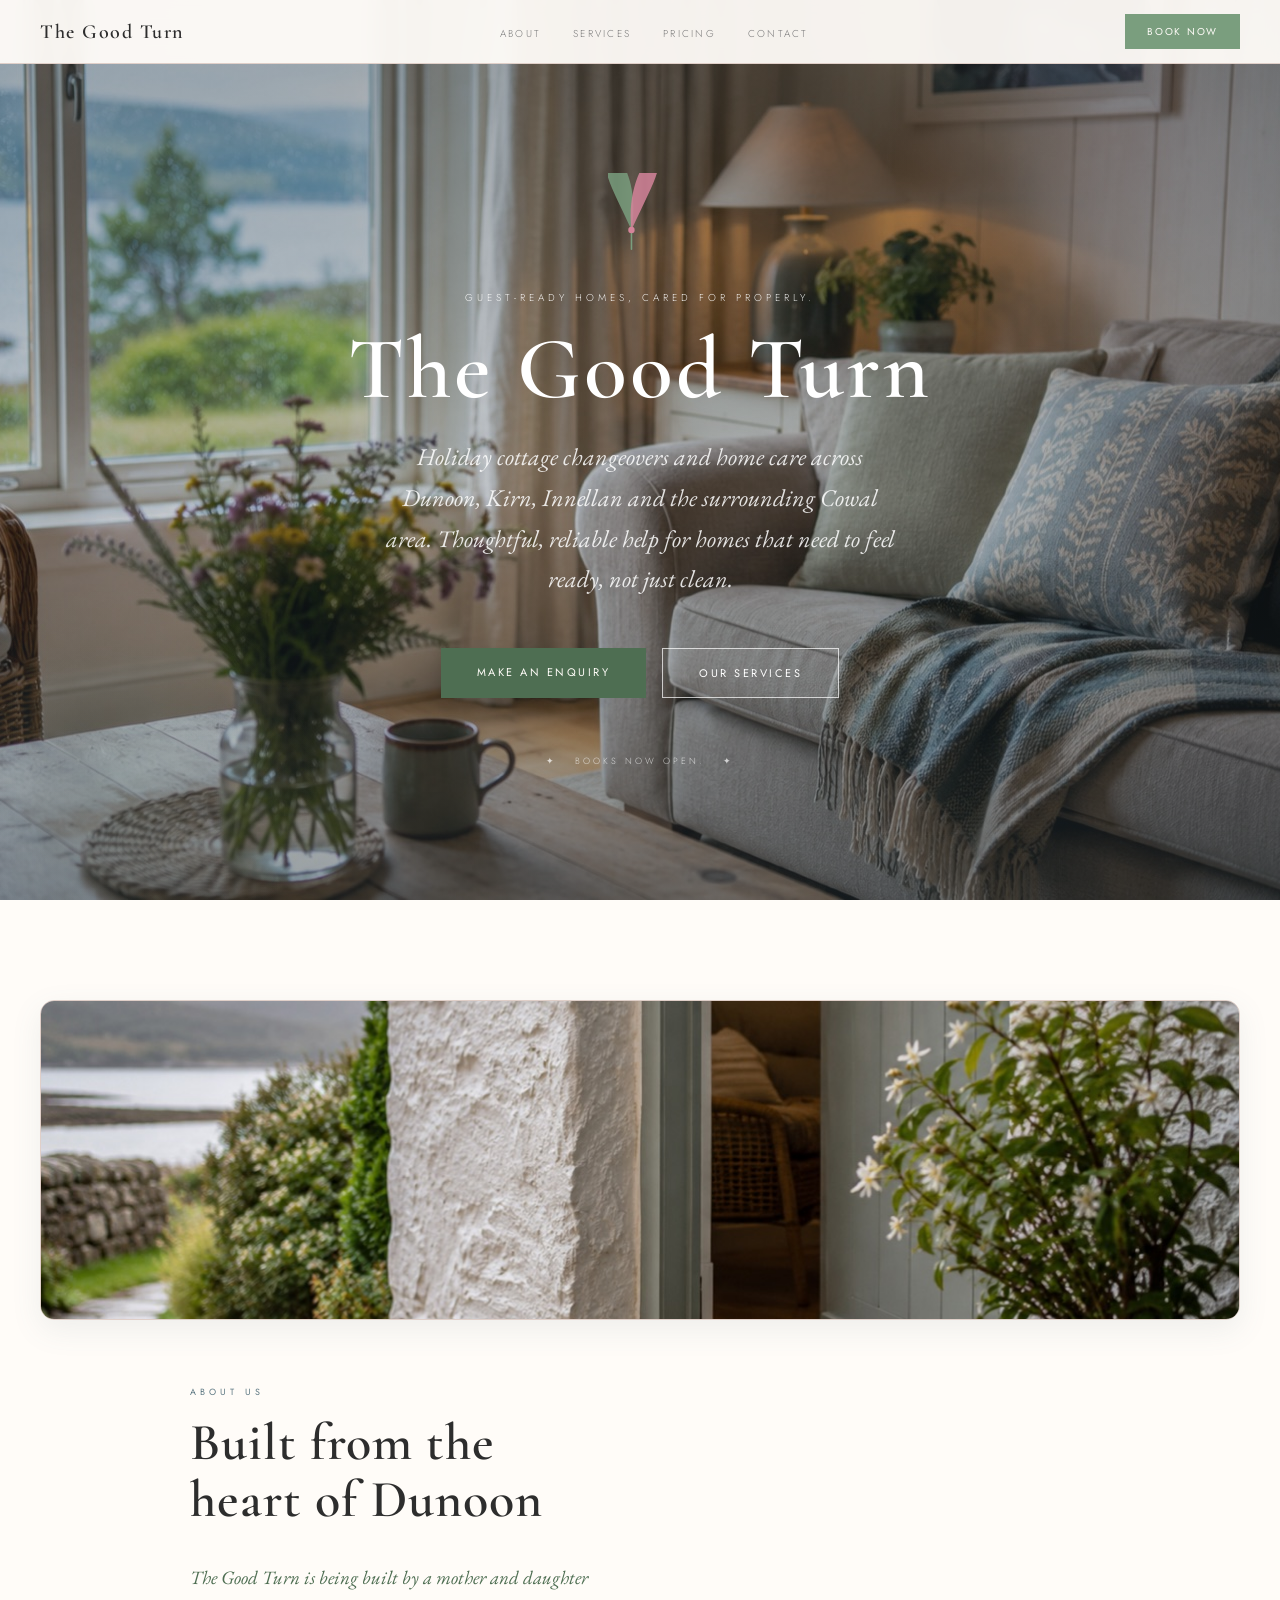
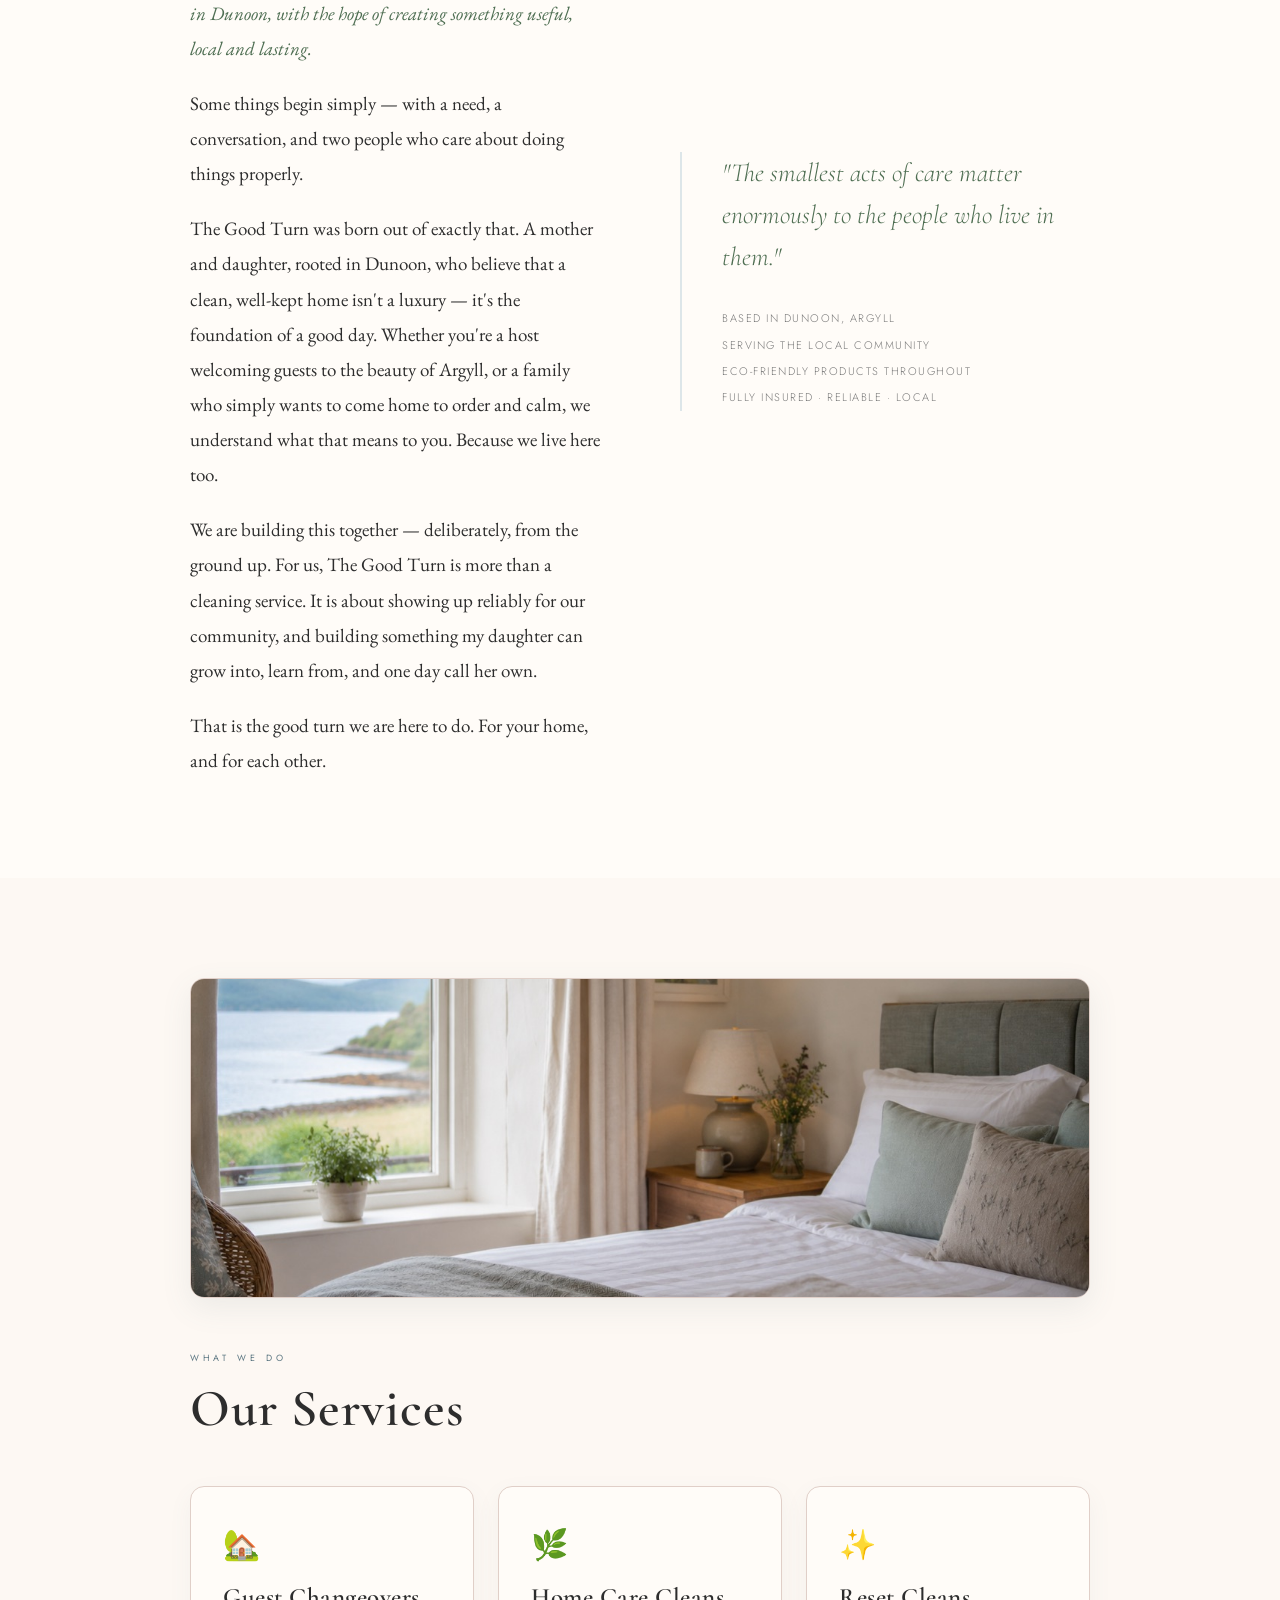
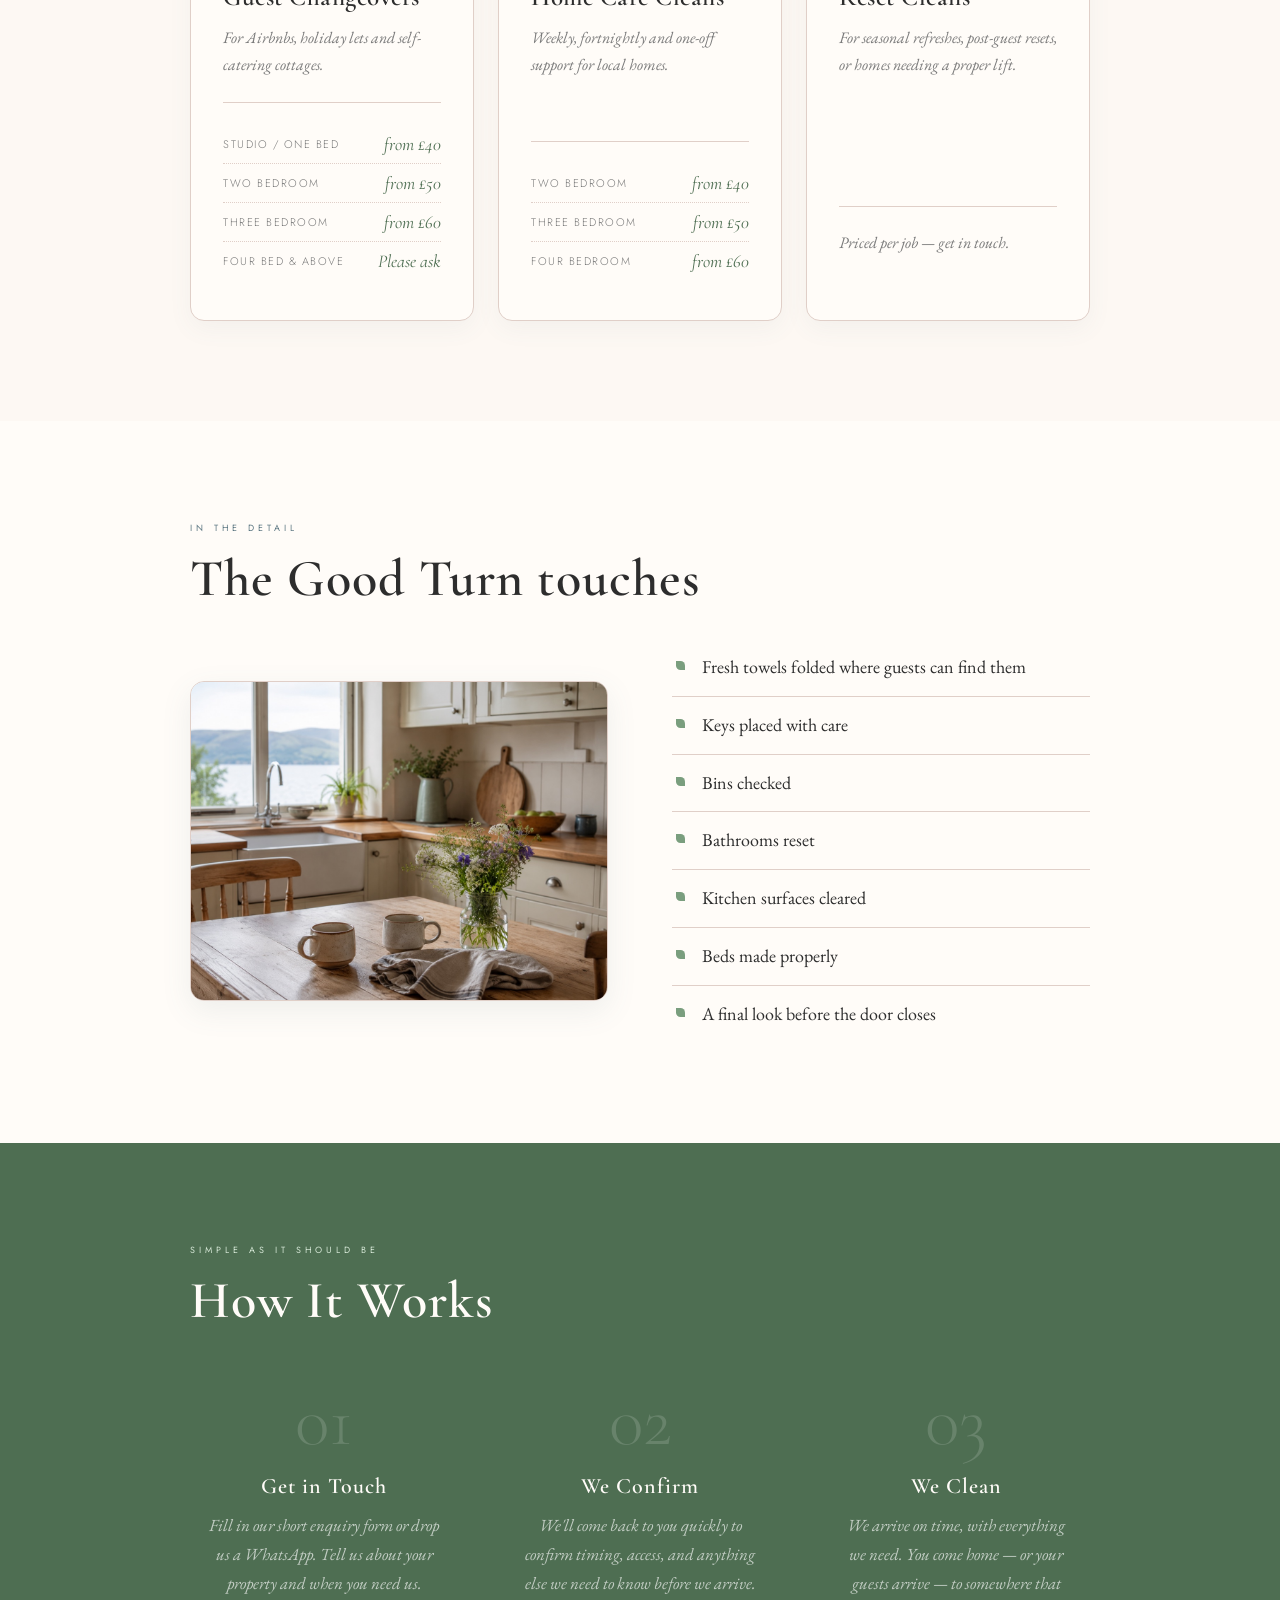
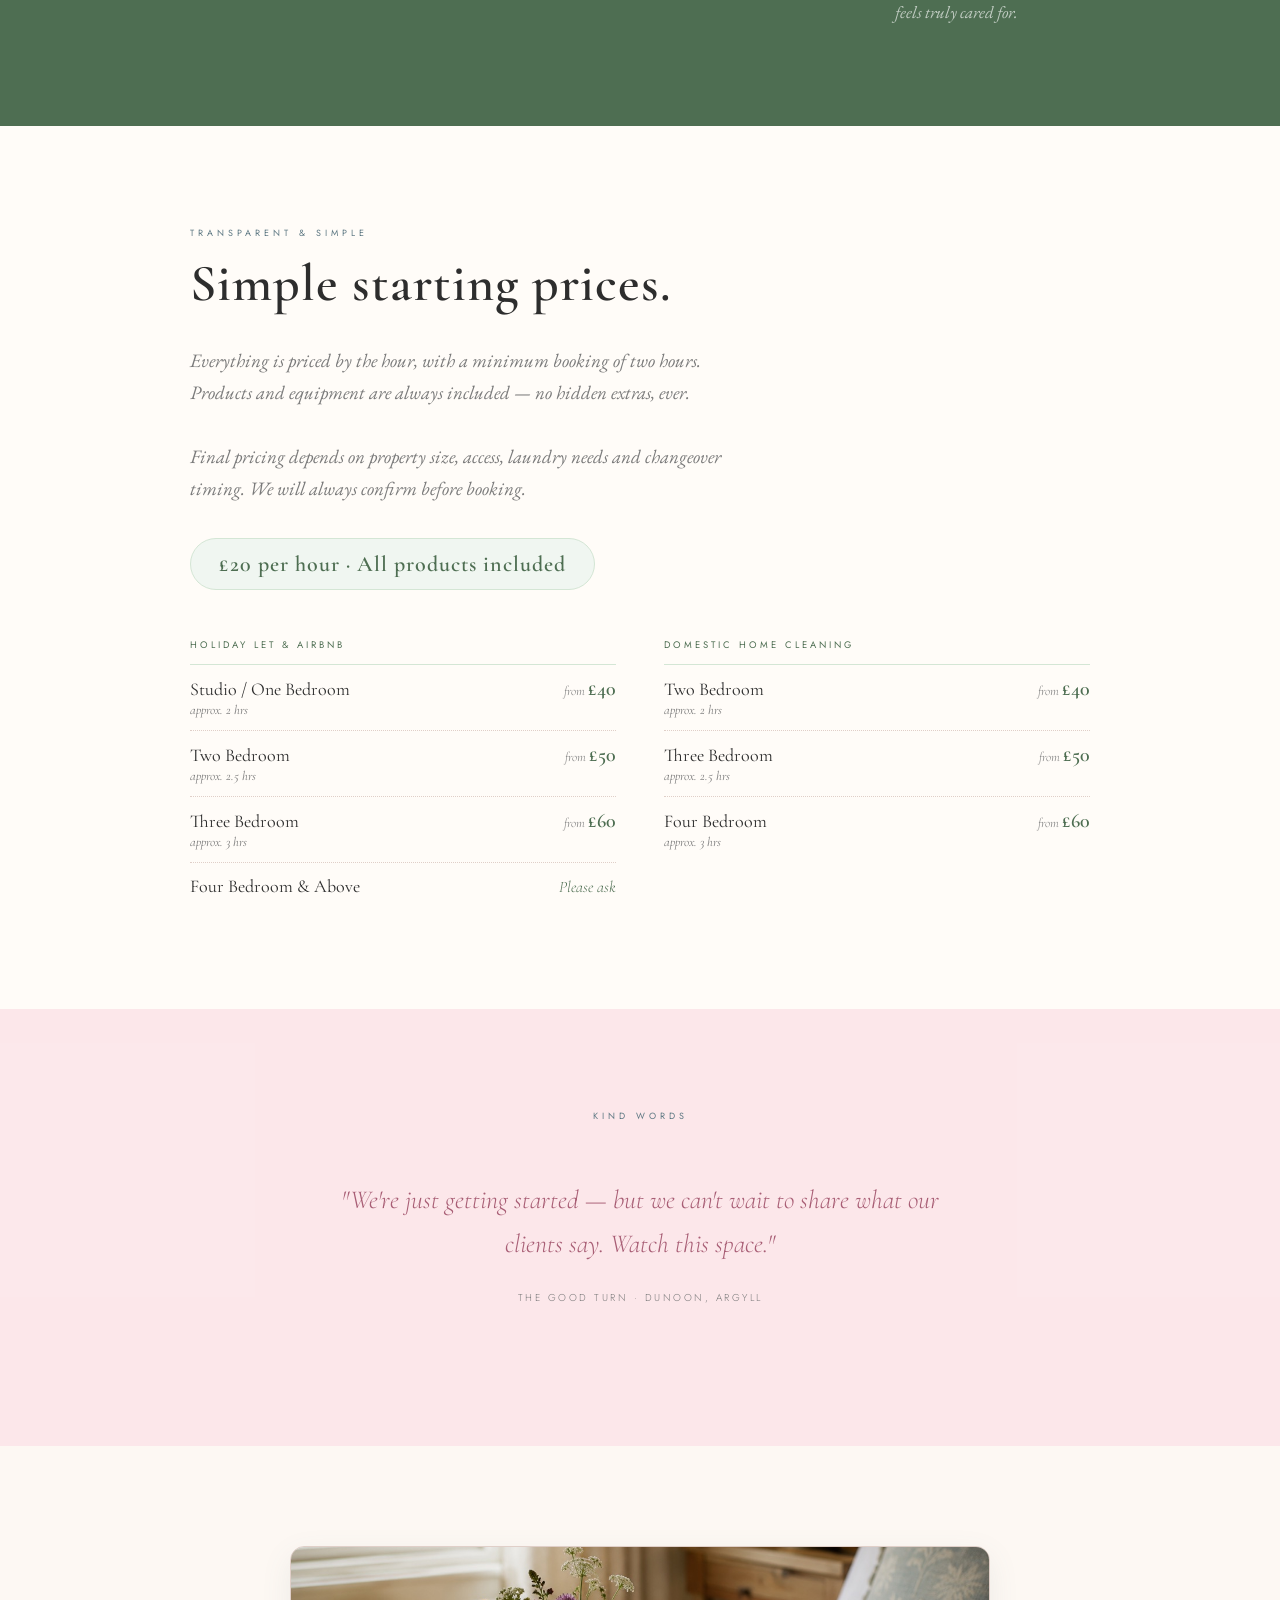
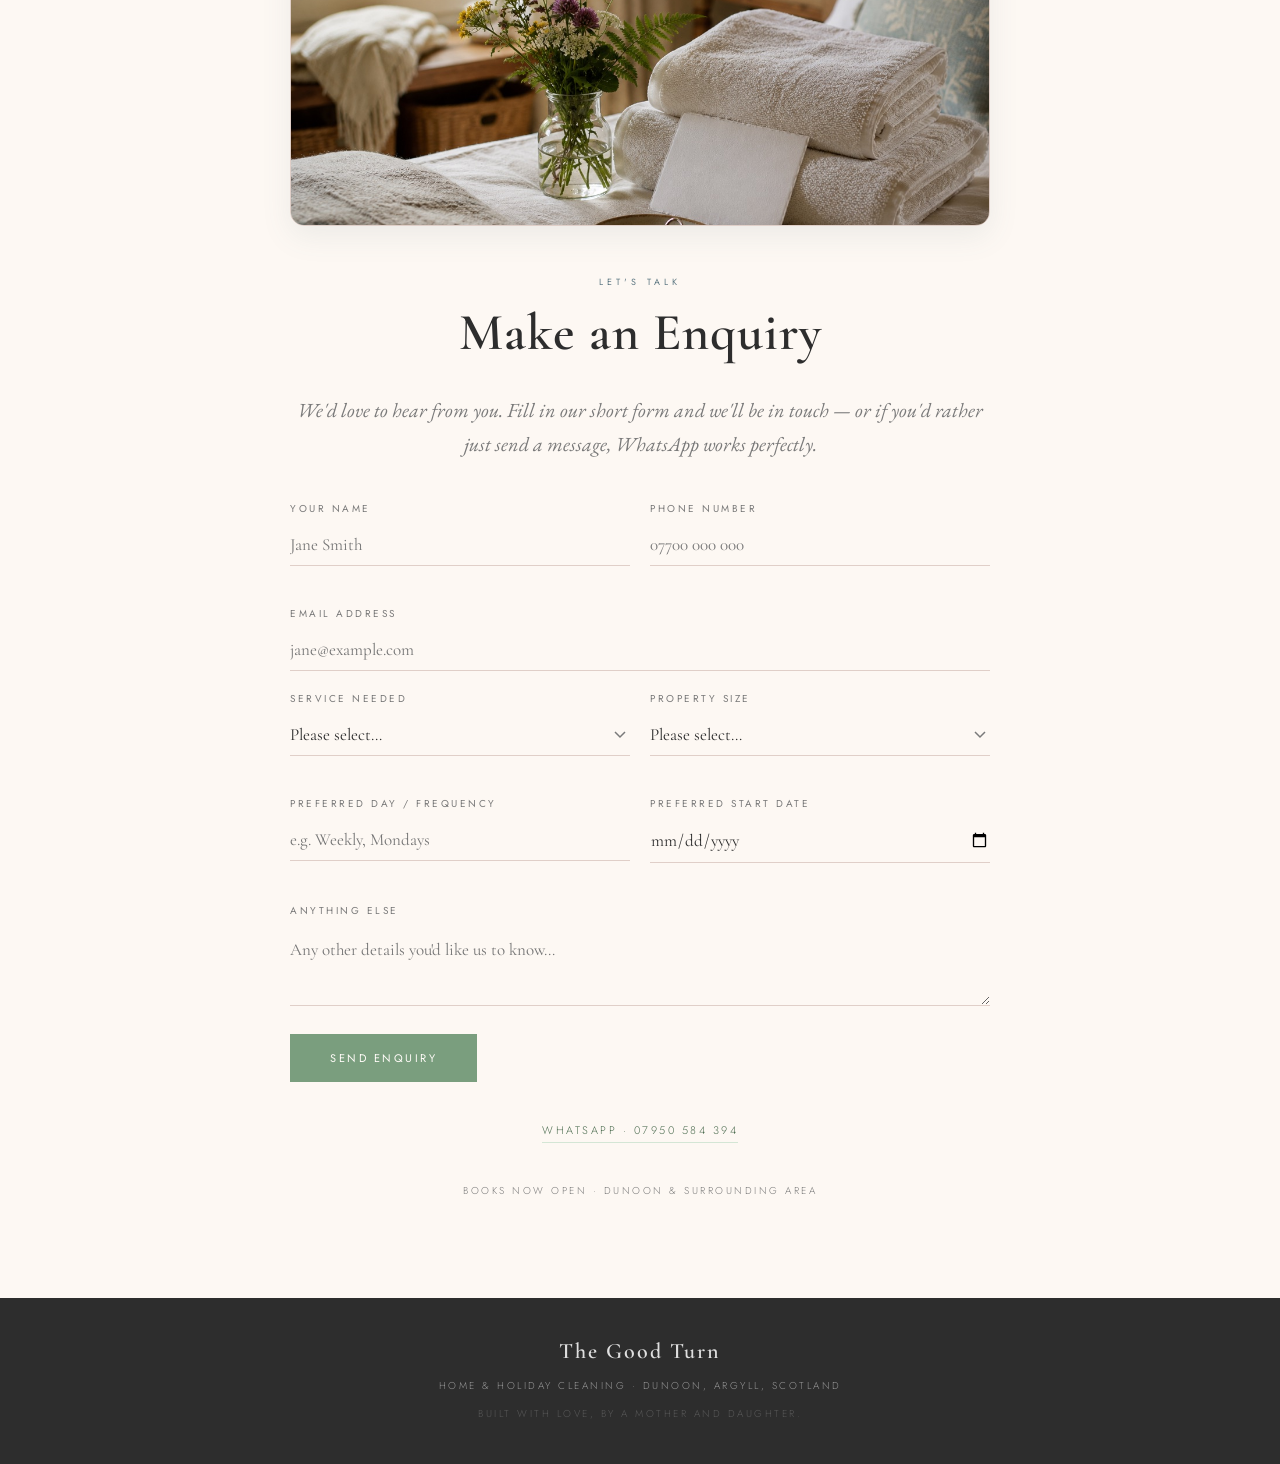
==== index.html @ d87b11fb "The Good Turn — refinement pass - Fix .hero-title font-size bug (was font-family: clamp) - Move all " ====
<!DOCTYPE html>
<html lang="en">
<head>
<meta charset="UTF-8">
<meta name="viewport" content="width=device-width, initial-scale=1.0">
<title>The Good Turn — Home & Holiday Cleaning, Dunoon</title>
<link href="https://fonts.googleapis.com/css2?family=Cormorant+Garamond:ital,wght@0,300;0,400;0,600;1,300;1,400;1,600&family=EB+Garamond:ital,wght@0,400;0,500;1,400&family=Jost:wght@200;300;400;500&display=swap" rel="stylesheet">
<style>
  :root {
    --green: #7a9e7e;
    --green-deep: #4e6e52;
    --green-light: #d4e6d5;
    --green-pale: #f0f6f1;
    --pink: #d4849a;
    --pink-light: #f5e6eb;
    --pink-deep: #a85e75;
    /* Soft coastal blue-grey pulled from the throws & cushions in the photos */
    --slate: #8197a0;
    --slate-light: #dde6e9;
    --slate-deep: #5c7782;
    --cream: #fdf8f3;
    --warm-white: #fffcf8;
    --text: #2d2d2d;
    --text-light: #7a7a7a;
    --rule: #e0cfc8;
  }
  * { margin: 0; padding: 0; box-sizing: border-box; }
  html { scroll-behavior: smooth; }
  body { font-family: 'Cormorant Garamond', Georgia, serif; background: var(--warm-white); color: var(--text); }

  /* NAV */
  nav {
    position: fixed; top: 0; left: 0; right: 0; z-index: 100;
    background: rgba(255,252,248,0.95); backdrop-filter: blur(8px);
    border-bottom: 1px solid var(--rule);
    padding: 0 40px; height: 64px;
    display: flex; align-items: center; justify-content: space-between;
  }
  .nav-brand { font-size: 20px; font-weight: 600; letter-spacing: 1.5px; color: var(--text); text-decoration: none; }
  .nav-links { display: flex; gap: 32px; list-style: none; }
  .nav-links a { font-family: 'Jost', sans-serif; font-size: 10px; font-weight: 300; letter-spacing: 2.25px; text-transform: uppercase; color: var(--text-light); text-decoration: none; transition: color 0.2s; }
  .nav-links a:hover { color: var(--green); }
  .nav-cta { font-family: 'Jost', sans-serif; font-size: 10px; font-weight: 400; letter-spacing: 1.75px; text-transform: uppercase; color: var(--warm-white); background: var(--green); padding: 10px 22px; text-decoration: none; transition: background 0.2s; }
  .nav-cta:hover { background: var(--green-deep); }

  /* HERO */
  .hero {
    min-height: 100vh; display: flex; flex-direction: column; align-items: center; justify-content: center;
    text-align: center; padding: 120px 40px 80px;
    background: url("images/hero-living-room.jpg") center center/cover no-repeat; position: relative; overflow: hidden;
  }
  .hero::before { content: ''; position: absolute; top: -100px; right: -100px; width: 500px; height: 500px; background: radial-gradient(circle, rgba(212,132,154,0.12) 0%, transparent 70%); pointer-events: none; }
  .hero::after { content: ''; position: absolute; bottom: -80px; left: -80px; width: 400px; height: 400px; background: radial-gradient(circle, rgba(122,158,126,0.12) 0%, transparent 70%); pointer-events: none; }
  .hero-leaf { margin-bottom: 32px; animation: floatIn 1s ease both; }
  .hero-tagline { color: rgba(255,255,255,0.9) !important; font-family: 'Jost', sans-serif; font-size: 10px; font-weight: 300; letter-spacing: 4px; text-transform: uppercase; color: var(--green); margin-bottom: 20px; animation: floatIn 1s ease 0.1s both; }
  /* Bug fix: was `font-family: clamp(...)` which is invalid — should size the heading. */
  .hero-title { color: #ffffff !important; font-family: 'Cormorant Garamond', Georgia, serif; font-size: clamp(52px, 8vw, 88px); font-weight: 600; letter-spacing: 3px; line-height: 1; margin-bottom: 24px; animation: floatIn 1s ease 0.2s both; }
  .hero-sub { color: rgba(255,255,255,0.85) !important; font-family: 'EB Garamond', Georgia, serif; font-style: italic; font-size: clamp(18px, 2.5vw, 24px); color: var(--text-light); max-width: 520px; line-height: 1.7; margin-bottom: 48px; animation: floatIn 1s ease 0.3s both; }
  .hero-actions { display: flex; gap: 16px; flex-wrap: wrap; justify-content: center; animation: floatIn 1s ease 0.4s both; }
  .hero-location { color: rgba(255,255,255,0.7) !important; margin-top: 56px; font-family: 'Jost', sans-serif; font-size: 9px; font-weight: 300; letter-spacing: 3px; text-transform: uppercase; color: var(--text-light); animation: floatIn 1s ease 0.5s both; }
  @keyframes floatIn { from { opacity: 0; transform: translateY(20px); } to { opacity: 1; transform: translateY(0); } }

  /* Primary CTA moved from pink to green (sage is now the trust colour). */
  .btn-primary { font-family: 'Jost', sans-serif; font-size: 11px; font-weight: 400; letter-spacing: 2.5px; text-transform: uppercase; color: var(--warm-white); background: var(--green-deep); padding: 16px 36px; text-decoration: none; transition: background 0.2s, transform 0.2s; display: inline-block; }
  .btn-primary:hover { background: var(--green); transform: translateY(-1px); }
  /* Secondary is now a light outline so two solid greens don't clash on the hero photo. */
  .btn-secondary { font-family: 'Jost', sans-serif; font-size: 11px; font-weight: 400; letter-spacing: 2.5px; text-transform: uppercase; color: #ffffff; background: rgba(255,255,255,0.08); border: 1px solid rgba(255,255,255,0.7); padding: 16px 36px; text-decoration: none; transition: all 0.2s; display: inline-block; }
  .btn-secondary:hover { background: rgba(255,255,255,0.18); transform: translateY(-1px); }

  /* SECTIONS */
  section { padding: 100px 40px; }
  .section-inner { max-width: 900px; margin: 0 auto; }
  /* Section eyebrow labels moved off pink onto the coastal blue-grey. */
  .section-label { font-family: 'Jost', sans-serif; font-size: 9px; font-weight: 400; letter-spacing: 4px; text-transform: uppercase; color: var(--slate-deep); margin-bottom: 16px; display: block; }
  .section-title { font-size: clamp(32px, 5vw, 52px); font-weight: 600; letter-spacing: 1px; line-height: 1.1; margin-bottom: 32px; color: var(--text); }
  /* Shared rounded photo used in About / Services / Touches / Contact. */
  .section-image { width: 100%; height: 320px; object-fit: cover; border-radius: 14px; border: 1px solid var(--rule); box-shadow: 0 10px 30px rgba(92,119,130,0.10); }

  /* ABOUT */
  #about { background: var(--warm-white); }
  .about-grid { display: grid; grid-template-columns: 1fr 1fr; gap: 80px; align-items: center; }
  .about-text p { font-family: 'EB Garamond', Georgia, serif; font-size: 19px; line-height: 1.85; color: var(--text); margin-bottom: 20px; }
  .about-text p:last-child { margin-bottom: 0; }
  .about-text p.about-lead { font-style: italic; color: var(--green-deep); }
  /* About aside border moved off pink onto the coastal blue-grey. */
  .about-aside { border-left: 2px solid var(--slate-light); padding-left: 40px; }
  .about-aside blockquote { font-family: 'Cormorant Garamond', Georgia, serif; font-style: italic; font-size: 26px; font-weight: 300; line-height: 1.6; color: var(--green-deep); margin-bottom: 28px; }
  .about-detail { font-family: 'Jost', sans-serif; font-size: 11px; font-weight: 300; letter-spacing: 1.5px; text-transform: uppercase; color: var(--text-light); line-height: 2.4; }

  /* SERVICES */
  #services { background: var(--cream); }
  #services .section-image { margin-bottom: 48px; }
  .services-grid { display: grid; grid-template-columns: repeat(3, 1fr); gap: 24px; margin-top: 48px; }
  /* Cards now have a full soft border + radius (no hard one-line accent), with a little lift. */
  .service-card { background: var(--warm-white); padding: 40px 32px; border: 1px solid var(--rule); border-radius: 14px; box-shadow: 0 8px 24px rgba(92,119,130,0.06); display: flex; flex-direction: column; }
  .service-card-icon { font-size: 30px; margin-bottom: 18px; display: block; }
  .service-card h3 { font-size: 25px; font-weight: 600; letter-spacing: 0.5px; margin-bottom: 12px; color: var(--text); }
  .service-card p { font-family: 'EB Garamond', Georgia, serif; font-style: italic; font-size: 16px; line-height: 1.7; color: var(--text-light); margin-bottom: 24px; }
  .service-list { list-style: none; border-top: 1px solid var(--rule); padding-top: 22px; margin-top: auto; }
  .service-list li { font-family: 'Jost', sans-serif; font-size: 11px; font-weight: 300; letter-spacing: 1.5px; text-transform: uppercase; color: var(--text-light); padding: 8px 0; border-bottom: 1px dotted var(--rule); display: flex; justify-content: space-between; align-items: center; gap: 12px; }
  .service-list li:last-child { border-bottom: none; }
  .service-list .price { font-family: 'Cormorant Garamond', Georgia, serif; font-style: italic; font-size: 18px; color: var(--green-deep); font-weight: 400; letter-spacing: 0; text-transform: none; white-space: nowrap; }
  /* Reset Cleans has no set rates yet — a soft note instead of a price table. */
  .service-note { margin-top: auto; border-top: 1px solid var(--rule); padding-top: 22px; font-family: 'Cormorant Garamond', Georgia, serif; font-style: italic; font-size: 19px; line-height: 1.5; color: var(--green-deep); }

  /* THE GOOD TURN TOUCHES */
  #touches { background: var(--warm-white); }
  .touches-grid { display: grid; grid-template-columns: 1fr 1fr; gap: 64px; align-items: center; margin-top: 8px; }
  .touches-list { list-style: none; }
  .touches-list li { font-family: 'EB Garamond', Georgia, serif; font-size: 18px; line-height: 1.6; color: var(--text); padding: 14px 0 14px 30px; border-bottom: 1px solid var(--rule); position: relative; }
  .touches-list li:last-child { border-bottom: none; }
  /* Tiny sage leaf marker — keeps the green-led identity, with pink reserved as an accent elsewhere. */
  .touches-list li::before { content: ""; position: absolute; left: 4px; top: 22px; width: 9px; height: 9px; border-radius: 0 50% 0 50%; background: var(--green); }

  /* HOW IT WORKS */
  #how { background: var(--green-deep); color: var(--warm-white); }
  #how .section-label { color: var(--green-light); }
  #how .section-title { color: var(--warm-white); }
  .steps { display: grid; grid-template-columns: repeat(3, 1fr); gap: 48px; margin-top: 56px; }
  .step { text-align: center; padding: 0 16px; }
  .step-number { font-family: 'Cormorant Garamond', Georgia, serif; font-size: 72px; font-weight: 300; color: rgba(255,255,255,0.15); line-height: 1; margin-bottom: 16px; display: block; }
  .step h3 { font-size: 22px; font-weight: 600; letter-spacing: 1px; margin-bottom: 12px; color: var(--warm-white); }
  .step p { font-family: 'EB Garamond', Georgia, serif; font-style: italic; font-size: 17px; line-height: 1.7; color: rgba(255,255,255,0.65); }

  /* PRICING */
  #pricing { background: var(--warm-white); }
  .pricing-note { font-family: 'EB Garamond', Georgia, serif; font-style: italic; font-size: 19px; line-height: 1.7; color: var(--text-light); max-width: 560px; margin-bottom: 32px; }
  /* Rate pill moved off pink onto green; softened to a rounded pill. */
  .rate-pill { display: inline-block; background: var(--green-pale); border: 1px solid var(--green-light); border-radius: 40px; padding: 12px 28px; margin-bottom: 48px; font-family: 'Cormorant Garamond', Georgia, serif; font-size: 22px; font-weight: 600; color: var(--green-deep); letter-spacing: 1px; }
  .pricing-tables { display: grid; grid-template-columns: 1fr 1fr; gap: 48px; }
  .pricing-table h3 { font-family: 'Jost', sans-serif; font-size: 9.5px; font-weight: 400; letter-spacing: 3px; text-transform: uppercase; color: var(--green-deep); padding-bottom: 12px; border-bottom: 1px solid var(--green-light); }
  .price-row { display: flex; justify-content: space-between; align-items: baseline; padding: 12px 0; border-bottom: 1px dotted var(--rule); }
  .price-row:last-child { border-bottom: none; }
  .price-row-name { font-size: 18px; color: var(--text); }
  .price-row-detail { font-style: italic; font-size: 13px; color: var(--text-light); display: block; margin-top: 2px; }
  .price-row-amount { font-size: 20px; font-weight: 600; color: var(--green-deep); }
  .price-row-amount .from { font-size: 13px; font-weight: 300; font-style: italic; color: var(--text-light); }

  /* TESTIMONIALS */
  #testimonials { background: var(--pink-light); text-align: center; position: relative; }
  #testimonials::before { content: ""; position: absolute; inset: 0; background: rgba(253,232,235,0.88); z-index: 0; }
  #testimonials .section-inner { position: relative; z-index: 1; }
  .testimonial-placeholder { max-width: 600px; margin: 0 auto; padding: 40px 0; }
  .testimonial-placeholder blockquote { font-family: 'Cormorant Garamond', Georgia, serif; font-style: italic; font-size: 26px; font-weight: 300; line-height: 1.7; color: var(--pink-deep); margin-bottom: 20px; }
  .testimonial-placeholder cite { font-family: 'Jost', sans-serif; font-size: 10px; font-weight: 300; letter-spacing: 2.5px; text-transform: uppercase; color: var(--text-light); font-style: normal; }

  /* CONTACT */
  #contact { background: var(--cream); text-align: center; }
  #contact .section-inner { max-width: 700px; }
  #contact .section-image { height: 280px; margin-bottom: 44px; }
  .enquiry-form { width: 100%; margin: 0 auto 40px; text-align: left; }
  .form-row { display: grid; grid-template-columns: 1fr 1fr; gap: 20px; margin-bottom: 20px; }
  .form-group { display: flex; flex-direction: column; gap: 8px; margin-bottom: 20px; }
  .form-group label { font-family: 'Jost', sans-serif; font-size: 10px; font-weight: 400; letter-spacing: 2.5px; text-transform: uppercase; color: var(--text-light); }
  .form-group input, .form-group select, .form-group textarea { font-family: 'Cormorant Garamond', Georgia, serif; font-size: 17px; color: var(--text); background: transparent; border: none; border-bottom: 1px solid var(--rule); padding: 10px 0; outline: none; transition: border-color 0.2s; width: 100%; }
  .form-group input:focus, .form-group select:focus, .form-group textarea:focus { border-bottom-color: var(--green); }
  .form-group select { cursor: pointer; appearance: none; background-image: url("data:image/svg+xml,%3Csvg xmlns='http://www.w3.org/2000/svg' width='12' height='8' viewBox='0 0 12 8'%3E%3Cpath d='M1 1l5 5 5-5' stroke='%237a7a7a' stroke-width='1.5' fill='none'/%3E%3C/svg%3E"); background-repeat: no-repeat; background-position: right 4px center; padding-right: 24px; }
  .form-group textarea { resize: vertical; min-height: 80px; line-height: 1.6; }
  .form-group input[type="date"] { color: var(--text); }
  .form-submit { font-family: 'Jost', sans-serif; font-size: 11px; font-weight: 400; letter-spacing: 2.5px; text-transform: uppercase; color: var(--warm-white); background: var(--green); border: none; padding: 16px 40px; cursor: pointer; transition: background 0.2s; margin-top: 8px; }
  .form-submit:hover { background: var(--green-deep); }
  .form-success { display: none; font-family: 'EB Garamond', Georgia, serif; font-style: italic; font-size: 20px; color: var(--green-deep); padding: 24px 0; text-align: center; }
  @media (max-width: 768px) { .form-row { grid-template-columns: 1fr; gap: 0; } }
  .contact-sub { font-family: 'EB Garamond', Georgia, serif; font-style: italic; font-size: 20px; line-height: 1.7; color: var(--text-light); margin-bottom: 40px; }
  .contact-options { display: flex; flex-direction: column; gap: 20px; align-items: center; margin-bottom: 40px; }
  .contact-link { font-family: 'Jost', sans-serif; font-size: 11px; font-weight: 300; letter-spacing: 2.5px; text-transform: uppercase; color: var(--green-deep); text-decoration: none; border-bottom: 1px solid var(--green-light); padding-bottom: 4px; transition: border-color 0.2s, color 0.2s; }
  .contact-link:hover { color: var(--pink-deep); border-color: var(--pink); }
  .contact-note { font-family: 'Jost', sans-serif; font-size: 10px; font-weight: 300; letter-spacing: 2.5px; text-transform: uppercase; color: var(--text-light); }

  /* FOOTER */
  footer { background: var(--text); color: rgba(255,255,255,0.5); text-align: center; padding: 40px; }
  .footer-brand { font-family: 'Cormorant Garamond', Georgia, serif; font-size: 22px; font-weight: 600; color: rgba(255,255,255,0.85); letter-spacing: 2px; display: block; margin-bottom: 12px; }
  footer p { font-family: 'Jost', sans-serif; font-size: 10px; font-weight: 300; letter-spacing: 2.5px; text-transform: uppercase; line-height: 2; }

  /* RESPONSIVE */
  @media (max-width: 768px) {
    nav { padding: 0 20px; }
    .nav-links { display: none; }
    section { padding: 70px 24px; }
    .about-grid { grid-template-columns: 1fr; gap: 40px; }
    .about-aside { border-left: none; border-top: 2px solid var(--slate-light); padding-left: 0; padding-top: 32px; }
    .services-grid { grid-template-columns: 1fr; }
    .touches-grid { grid-template-columns: 1fr; gap: 36px; }
    .steps { grid-template-columns: 1fr; gap: 32px; }
    .pricing-tables { grid-template-columns: 1fr; }
    .hero-actions { flex-direction: column; align-items: center; }
  }
</style>
</head>
<body>

<nav>
  <a href="#home" class="nav-brand">The Good Turn</a>
  <ul class="nav-links">
    <li><a href="#about">About</a></li>
    <li><a href="#services">Services</a></li>
    <li><a href="#pricing">Pricing</a></li>
    <li><a href="#contact">Contact</a></li>
  </ul>
  <a href="#contact" class="nav-cta">Book Now</a>
</nav>

<!-- HERO -->
<section class="hero" id="home">
  <!-- Light, slate-tinted overlay keeps the white text legible without going moody. -->
  <div class="hero-overlay" style="position:absolute;inset:0;background:linear-gradient(to bottom, rgba(40,54,60,0.42) 0%, rgba(40,54,60,0.24) 55%, rgba(40,54,60,0.48) 100%);z-index:0;"></div>
  <div class="hero-leaf" style="position:relative;z-index:1;">
    <svg width="64" height="80" viewBox="0 0 60 72" xmlns="http://www.w3.org/2000/svg">
      <path d="M22,52 C2,8 -12,-12 8,-18 C18,-8 28,18 22,52 Z" fill="#7a9e7e" opacity="0.85"/>
      <path d="M22,52 C42,8 56,-12 40,-18 C30,-8 18,18 22,52 Z" fill="#d4849a" opacity="0.85"/>
      <line x1="22" y1="52" x2="22" y2="70" stroke="#7a9e7e" stroke-width="1.5" stroke-linecap="round"/>
      <circle cx="22" cy="52" r="3" fill="#d4849a"/>
    </svg>
  </div>
  <p class="hero-tagline" style="position:relative;z-index:1;">Guest-ready homes, cared for properly.</p>
  <h1 class="hero-title" style="position:relative;z-index:1;">The Good Turn</h1>
  <p class="hero-sub" style="position:relative;z-index:1;">Holiday cottage changeovers and home care across Dunoon, Kirn, Innellan and the surrounding Cowal area. Thoughtful, reliable help for homes that need to feel ready, not just clean.</p>
  <div class="hero-actions" style="position:relative;z-index:1;">
    <a href="#contact" class="btn-primary">Make an Enquiry</a>
    <a href="#services" class="btn-secondary">Our Services</a>
  </div>
  <p class="hero-location" style="position:relative;z-index:1;">✦ &nbsp; Books now open. &nbsp; ✦</p>
</section>

<!-- ABOUT -->
<section id="about">
  <img src="images/about-cottage-door.jpg" class="section-image" alt="Whitewashed cottage doorway with a sea view near Dunoon" />
  <div class="section-inner" style="padding-top:60px;">
    <div class="about-grid">
      <div class="about-text">
        <span class="section-label">About Us</span>
        <h2 class="section-title">Built from the heart of Dunoon</h2>
        <p class="about-lead">The Good Turn is being built by a mother and daughter in Dunoon, with the hope of creating something useful, local and lasting.</p>
        <p>Some things begin simply — with a need, a conversation, and two people who care about doing things properly.</p>
        <p>The Good Turn was born out of exactly that. A mother and daughter, rooted in Dunoon, who believe that a clean, well-kept home isn't a luxury — it's the foundation of a good day. Whether you're a host welcoming guests to the beauty of Argyll, or a family who simply wants to come home to order and calm, we understand what that means to you. Because we live here too.</p>
        <p>We are building this together — deliberately, from the ground up. For us, The Good Turn is more than a cleaning service. It is about showing up reliably for our community, and building something my daughter can grow into, learn from, and one day call her own.</p>
        <p>That is the good turn we are here to do. For your home, and for each other.</p>
      </div>
      <div class="about-aside">
        <blockquote>"The smallest acts of care matter enormously to the people who live in them."</blockquote>
        <p class="about-detail">
          Based in Dunoon, Argyll<br>
          Serving the local community<br>
          Eco-friendly products throughout<br>
          Fully insured · Reliable · Local
        </p>
      </div>
    </div>
  </div>
</section>

<!-- SERVICES -->
<section id="services">
  <div class="section-inner">
    <img src="images/services-bedroom.jpg" class="section-image" alt="A made-up guest bedroom with folded towels and a sea view" />
    <span class="section-label">What We Do</span>
    <h2 class="section-title">Our Services</h2>
    <div class="services-grid">
      <div class="service-card">
        <span class="service-card-icon">🏡</span>
        <h3>Guest Changeovers</h3>
        <p>For Airbnbs, holiday lets and self-catering cottages.</p>
        <ul class="service-list">
          <li><span>Studio / One Bed</span><span class="price">from £40</span></li>
          <li><span>Two Bedroom</span><span class="price">from £50</span></li>
          <li><span>Three Bedroom</span><span class="price">from £60</span></li>
          <li><span>Four Bed &amp; Above</span><span class="price">Please ask</span></li>
        </ul>
      </div>
      <div class="service-card">
        <span class="service-card-icon">🌿</span>
        <h3>Home Care Cleans</h3>
        <p>Weekly, fortnightly and one-off support for local homes.</p>
        <ul class="service-list">
          <li><span>Two Bedroom</span><span class="price">from £40</span></li>
          <li><span>Three Bedroom</span><span class="price">from £50</span></li>
          <li><span>Four Bedroom</span><span class="price">from £60</span></li>
        </ul>
      </div>
      <div class="service-card">
        <span class="service-card-icon">✨</span>
        <h3>Reset Cleans</h3>
        <p>For seasonal refreshes, post-guest resets, or homes needing a proper lift.</p>
        <!-- Reset Cleans rates not set yet — no invented prices. -->
        <p class="service-note">Priced per job — get in touch.</p>
      </div>
    </div>
  </div>
</section>

<!-- THE GOOD TURN TOUCHES -->
<section id="touches">
  <div class="section-inner">
    <span class="section-label">In the detail</span>
    <h2 class="section-title">The Good Turn touches</h2>
    <div class="touches-grid">
      <img src="images/touches-kitchen.jpg" class="section-image" alt="A cottage kitchen with two mugs, wildflowers and a sea view" />
      <ul class="touches-list">
        <li>Fresh towels folded where guests can find them</li>
        <li>Keys placed with care</li>
        <li>Bins checked</li>
        <li>Bathrooms reset</li>
        <li>Kitchen surfaces cleared</li>
        <li>Beds made properly</li>
        <li>A final look before the door closes</li>
      </ul>
    </div>
  </div>
</section>

<!-- HOW IT WORKS -->
<section id="how">
  <div class="section-inner">
    <span class="section-label">Simple as it should be</span>
    <h2 class="section-title">How It Works</h2>
    <div class="steps">
      <div class="step">
        <span class="step-number">01</span>
        <h3>Get in Touch</h3>
        <p>Fill in our short enquiry form or drop us a WhatsApp. Tell us about your property and when you need us.</p>
      </div>
      <div class="step">
        <span class="step-number">02</span>
        <h3>We Confirm</h3>
        <p>We'll come back to you quickly to confirm timing, access, and anything else we need to know before we arrive.</p>
      </div>
      <div class="step">
        <span class="step-number">03</span>
        <h3>We Clean</h3>
        <p>We arrive on time, with everything we need. You come home — or your guests arrive — to somewhere that feels truly cared for.</p>
      </div>
    </div>
  </div>
</section>

<!-- PRICING -->
<section id="pricing">
  <div class="section-inner">
    <span class="section-label">Transparent &amp; Simple</span>
    <h2 class="section-title">Simple starting prices.</h2>
    <p class="pricing-note">Everything is priced by the hour, with a minimum booking of two hours. Products and equipment are always included — no hidden extras, ever.</p>
    <p class="pricing-note">Final pricing depends on property size, access, laundry needs and changeover timing. We will always confirm before booking.</p>
    <div class="rate-pill">£20 per hour · All products included</div>
    <div class="pricing-tables">
      <div class="pricing-table">
        <h3>Holiday Let &amp; Airbnb</h3>
        <div class="price-row">
          <div><span class="price-row-name">Studio / One Bedroom</span><span class="price-row-detail">approx. 2 hrs</span></div>
          <span class="price-row-amount"><span class="from">from </span>£40</span>
        </div>
        <div class="price-row">
          <div><span class="price-row-name">Two Bedroom</span><span class="price-row-detail">approx. 2.5 hrs</span></div>
          <span class="price-row-amount"><span class="from">from </span>£50</span>
        </div>
        <div class="price-row">
          <div><span class="price-row-name">Three Bedroom</span><span class="price-row-detail">approx. 3 hrs</span></div>
          <span class="price-row-amount"><span class="from">from </span>£60</span>
        </div>
        <div class="price-row">
          <div><span class="price-row-name">Four Bedroom &amp; Above</span></div>
          <span class="price-row-amount" style="font-style:italic;font-weight:300;font-size:16px;">Please ask</span>
        </div>
      </div>
      <div class="pricing-table">
        <h3>Domestic Home Cleaning</h3>
        <div class="price-row">
          <div><span class="price-row-name">Two Bedroom</span><span class="price-row-detail">approx. 2 hrs</span></div>
          <span class="price-row-amount"><span class="from">from </span>£40</span>
        </div>
        <div class="price-row">
          <div><span class="price-row-name">Three Bedroom</span><span class="price-row-detail">approx. 2.5 hrs</span></div>
          <span class="price-row-amount"><span class="from">from </span>£50</span>
        </div>
        <div class="price-row">
          <div><span class="price-row-name">Four Bedroom</span><span class="price-row-detail">approx. 3 hrs</span></div>
          <span class="price-row-amount"><span class="from">from </span>£60</span>
        </div>
      </div>
    </div>
  </div>
</section>

<!-- TESTIMONIALS -->
<section id="testimonials">
  <div class="section-inner">
    <span class="section-label">Kind Words</span>
    <div class="testimonial-placeholder">
      <blockquote>"We're just getting started — but we can't wait to share what our clients say. Watch this space."</blockquote>
      <cite>The Good Turn · Dunoon, Argyll</cite>
    </div>
  </div>
</section>

<!-- CONTACT -->
<section id="contact">
  <div class="section-inner">
    <img src="images/contact-towels-keys.jpg" class="section-image" alt="Folded fresh towels, keys and wildflowers laid out on a bed" />
    <span class="section-label">Let's Talk</span>
    <h2 class="section-title">Make an Enquiry</h2>
    <p class="contact-sub">We'd love to hear from you. Fill in our short form and we'll be in touch — or if you'd rather just send a message, WhatsApp works perfectly.</p>
    <!-- NOTE: Formspree endpoint left unchanged per request. Laura to confirm ownership and swap this action URL later. -->
    <form class="enquiry-form" action="https://formspree.io/f/mwvrwood" method="POST">
      <div class="form-row">
        <div class="form-group">
          <label for="name">Your Name</label>
          <input type="text" id="name" name="name" required placeholder="Jane Smith">
        </div>
        <div class="form-group">
          <label for="phone">Phone Number</label>
          <input type="tel" id="phone" name="phone" placeholder="07700 000 000">
        </div>
      </div>
      <div class="form-group">
        <label for="email">Email Address</label>
        <input type="email" id="email" name="email" required placeholder="jane@example.com">
      </div>
      <div class="form-row">
        <div class="form-group">
          <label for="service">Service Needed</label>
          <select id="service" name="service" required>
            <option value="" disabled selected>Please select…</option>
            <option value="Holiday Let / Airbnb">Holiday Let / Airbnb</option>
            <option value="Domestic Home Cleaning">Domestic Home Cleaning</option>
          </select>
        </div>
        <div class="form-group">
          <label for="bedrooms">Property Size</label>
          <select id="bedrooms" name="bedrooms" required>
            <option value="" disabled selected>Please select…</option>
            <option value="Studio / One Bedroom">Studio / One Bedroom</option>
            <option value="Two Bedroom">Two Bedroom</option>
            <option value="Three Bedroom">Three Bedroom</option>
            <option value="Four Bedroom +">Four Bedroom +</option>
          </select>
        </div>
      </div>
      <div class="form-row">
        <div class="form-group">
          <label for="frequency">Preferred Day / Frequency</label>
          <input type="text" id="frequency" name="frequency" placeholder="e.g. Weekly, Mondays">
        </div>
        <div class="form-group">
          <label for="start_date">Preferred Start Date</label>
          <input type="date" id="start_date" name="start_date">
        </div>
      </div>
      <div class="form-group">
        <label for="message">Anything Else</label>
        <textarea id="message" name="message" placeholder="Any other details you'd like us to know…"></textarea>
      </div>
      <button type="submit" class="form-submit">Send Enquiry</button>
    </form>
    <p class="form-success" id="form-success">Thank you — we'll be in touch soon.</p>
    <script>
      const form = document.querySelector('.enquiry-form');
      form.addEventListener('submit', async function(e) {
        e.preventDefault();
        const submitBtn = form.querySelector('.form-submit');
        submitBtn.textContent = 'Sending…';
        submitBtn.disabled = true;
        const data = new FormData(form);
        try {
          const res = await fetch(form.action, { method: 'POST', body: data, headers: { 'Accept': 'application/json' } });
          if (res.ok) {
            form.style.display = 'none';
            document.getElementById('form-success').style.display = 'block';
          } else {
            submitBtn.textContent = 'Send Enquiry';
            submitBtn.disabled = false;
            alert('Something went wrong. Please try again or contact us on WhatsApp.');
          }
        } catch(err) {
          submitBtn.textContent = 'Send Enquiry';
          submitBtn.disabled = false;
          alert('Something went wrong. Please try again or contact us on WhatsApp.');
        }
      });
    </script>
    <div class="contact-options">
      <a href="https://wa.me/447950584394" class="contact-link" target="_blank">WhatsApp · 07950 584 394</a>
    </div>
    <p class="contact-note">Books now open · Dunoon &amp; surrounding area</p>
  </div>
</section>

<!-- FOOTER -->
<footer>
  <span class="footer-brand">The Good Turn</span>
  <p>Home &amp; Holiday Cleaning · Dunoon, Argyll, Scotland</p>
  <p style="margin-top:8px;opacity:0.4;">Built with love, by a mother and daughter.</p>
</footer>

</body>
</html>
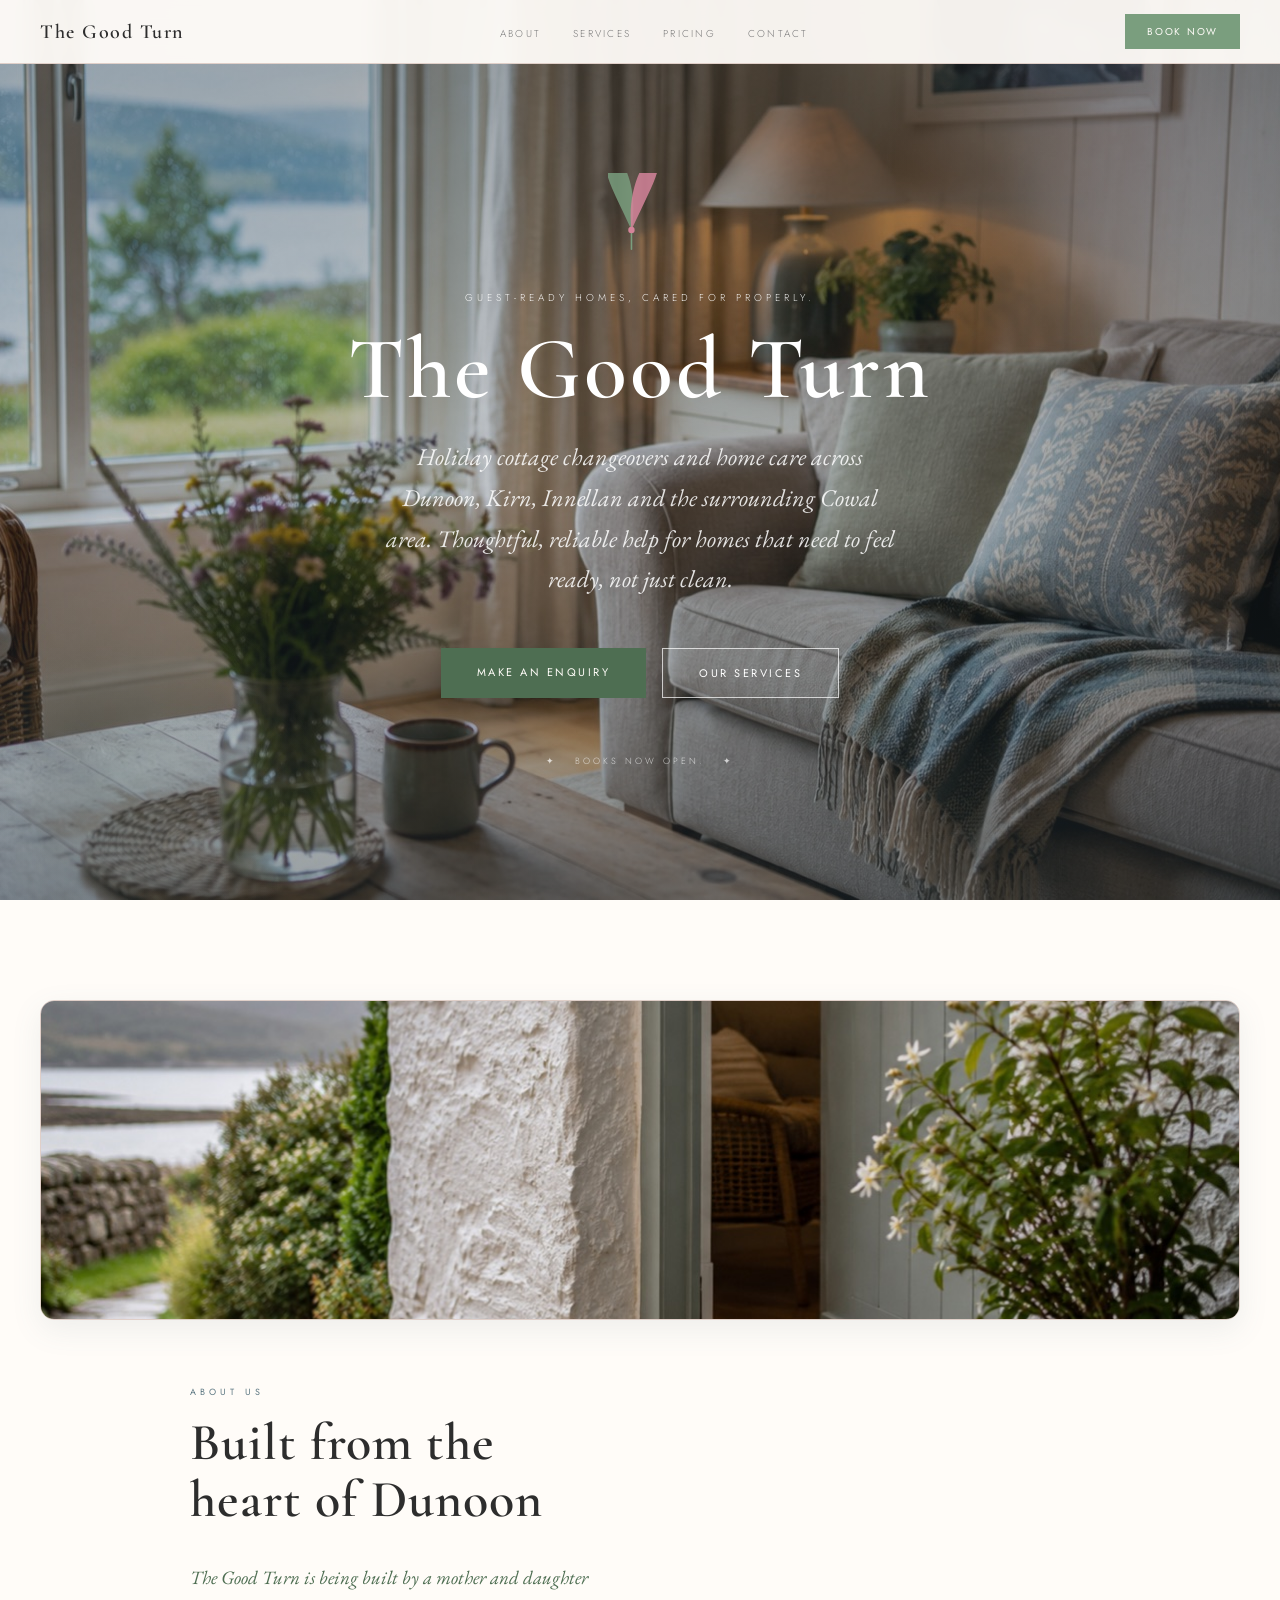
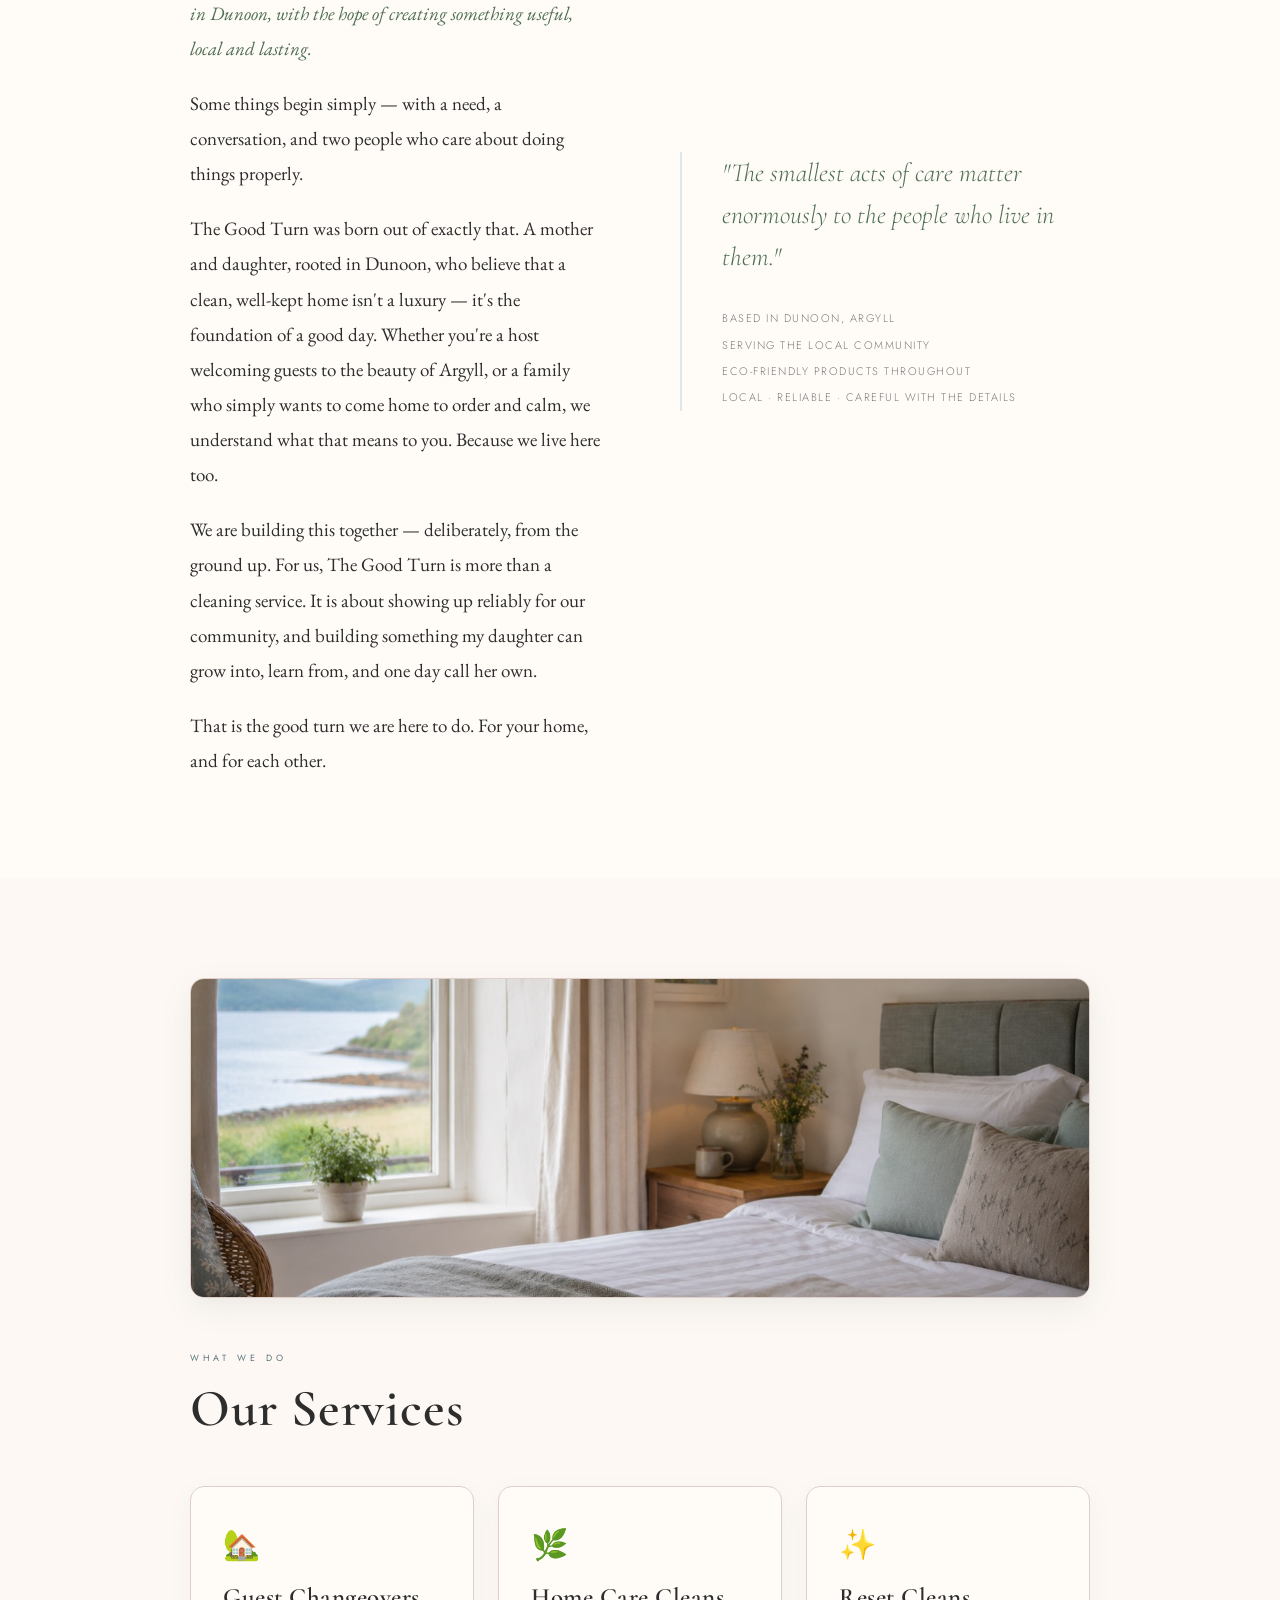
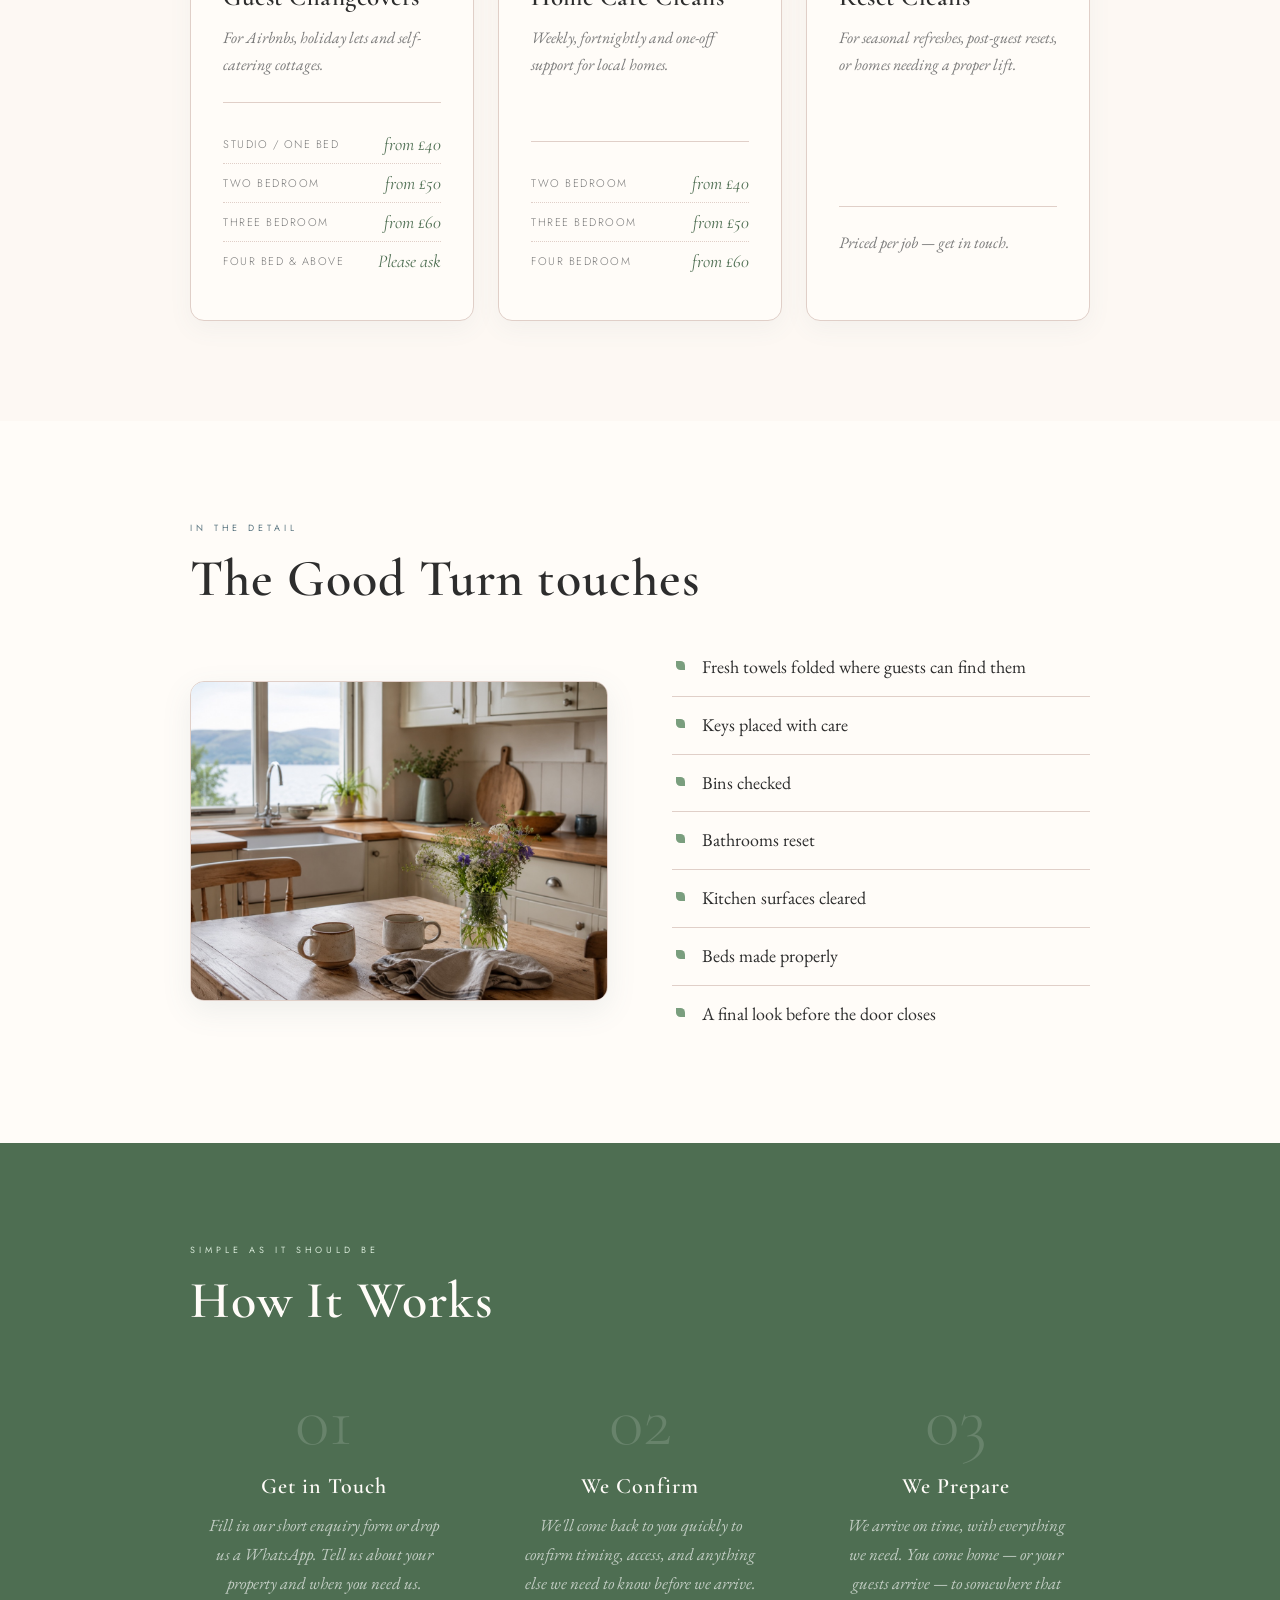
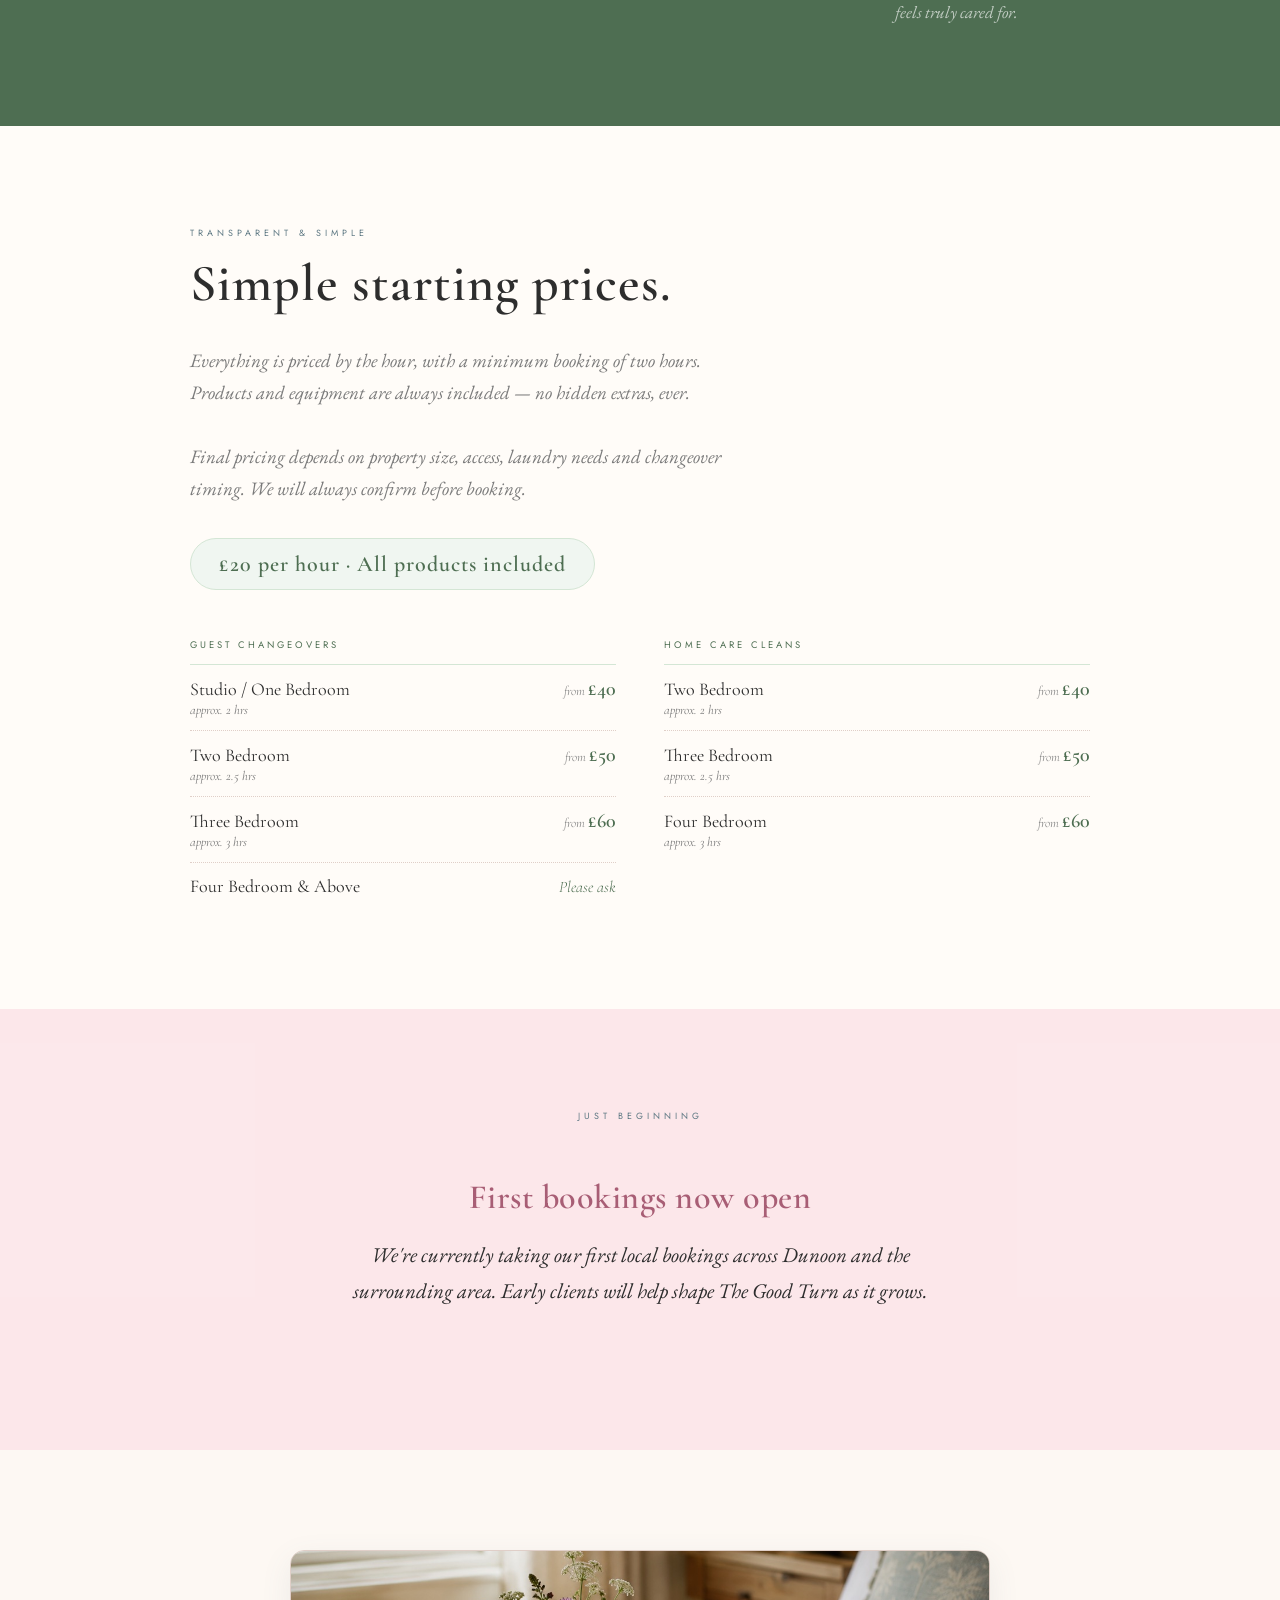
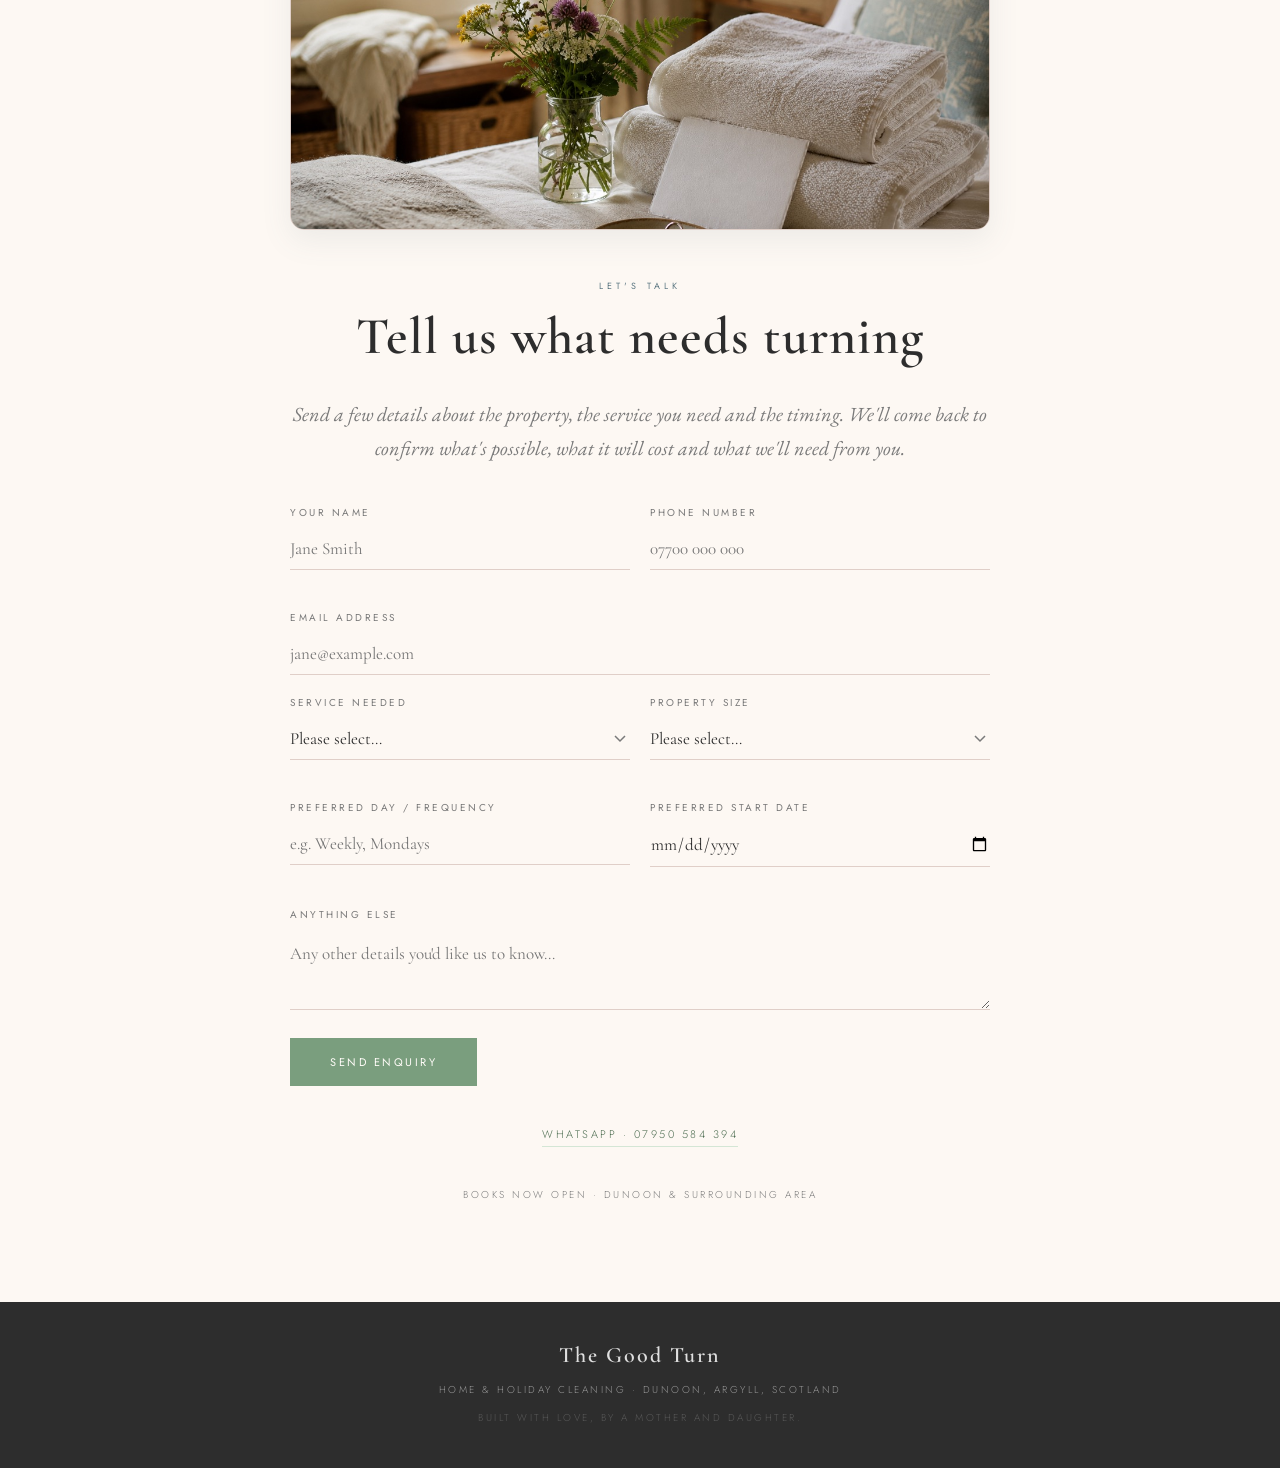
==== commit cecc970b: "Copy refinements: tone, name consistency, honest claims - How It Works step 3: "We Clean" -> "We Pre" ====
--- a/index.html
+++ b/index.html
@@ -141,8 +141,8 @@
   #testimonials::before { content: ""; position: absolute; inset: 0; background: rgba(253,232,235,0.88); z-index: 0; }
   #testimonials .section-inner { position: relative; z-index: 1; }
   .testimonial-placeholder { max-width: 600px; margin: 0 auto; padding: 40px 0; }
-  .testimonial-placeholder blockquote { font-family: 'Cormorant Garamond', Georgia, serif; font-style: italic; font-size: 26px; font-weight: 300; line-height: 1.7; color: var(--pink-deep); margin-bottom: 20px; }
-  .testimonial-placeholder cite { font-family: 'Jost', sans-serif; font-size: 10px; font-weight: 300; letter-spacing: 2.5px; text-transform: uppercase; color: var(--text-light); font-style: normal; }
+  .testimonial-heading { font-family: 'Cormorant Garamond', Georgia, serif; font-size: 34px; font-weight: 600; letter-spacing: 0.5px; line-height: 1.2; color: var(--pink-deep); margin-bottom: 18px; }
+  .testimonial-body { font-family: 'EB Garamond', Georgia, serif; font-style: italic; font-size: 21px; line-height: 1.75; color: var(--text); }
 
   /* CONTACT */
   #contact { background: var(--cream); text-align: center; }
@@ -242,7 +242,7 @@
           Based in Dunoon, Argyll<br>
           Serving the local community<br>
           Eco-friendly products throughout<br>
-          Fully insured · Reliable · Local
+          Local · Reliable · Careful with the details
         </p>
       </div>
     </div>
@@ -326,7 +326,7 @@
       </div>
       <div class="step">
         <span class="step-number">03</span>
-        <h3>We Clean</h3>
+        <h3>We Prepare</h3>
         <p>We arrive on time, with everything we need. You come home — or your guests arrive — to somewhere that feels truly cared for.</p>
       </div>
     </div>
@@ -343,7 +343,7 @@
     <div class="rate-pill">£20 per hour · All products included</div>
     <div class="pricing-tables">
       <div class="pricing-table">
-        <h3>Holiday Let &amp; Airbnb</h3>
+        <h3>Guest Changeovers</h3>
         <div class="price-row">
           <div><span class="price-row-name">Studio / One Bedroom</span><span class="price-row-detail">approx. 2 hrs</span></div>
           <span class="price-row-amount"><span class="from">from </span>£40</span>
@@ -362,7 +362,7 @@
         </div>
       </div>
       <div class="pricing-table">
-        <h3>Domestic Home Cleaning</h3>
+        <h3>Home Care Cleans</h3>
         <div class="price-row">
           <div><span class="price-row-name">Two Bedroom</span><span class="price-row-detail">approx. 2 hrs</span></div>
           <span class="price-row-amount"><span class="from">from </span>£40</span>
@@ -383,10 +383,10 @@
 <!-- TESTIMONIALS -->
 <section id="testimonials">
   <div class="section-inner">
-    <span class="section-label">Kind Words</span>
+    <span class="section-label">Just Beginning</span>
     <div class="testimonial-placeholder">
-      <blockquote>"We're just getting started — but we can't wait to share what our clients say. Watch this space."</blockquote>
-      <cite>The Good Turn · Dunoon, Argyll</cite>
+      <h2 class="testimonial-heading">First bookings now open</h2>
+      <p class="testimonial-body">We're currently taking our first local bookings across Dunoon and the surrounding area. Early clients will help shape The Good Turn as it grows.</p>
     </div>
   </div>
 </section>
@@ -396,8 +396,8 @@
   <div class="section-inner">
     <img src="images/contact-towels-keys.jpg" class="section-image" alt="Folded fresh towels, keys and wildflowers laid out on a bed" />
     <span class="section-label">Let's Talk</span>
-    <h2 class="section-title">Make an Enquiry</h2>
-    <p class="contact-sub">We'd love to hear from you. Fill in our short form and we'll be in touch — or if you'd rather just send a message, WhatsApp works perfectly.</p>
+    <h2 class="section-title">Tell us what needs turning</h2>
+    <p class="contact-sub">Send a few details about the property, the service you need and the timing. We'll come back to confirm what's possible, what it will cost and what we'll need from you.</p>
     <!-- NOTE: Formspree endpoint left unchanged per request. Laura to confirm ownership and swap this action URL later. -->
     <form class="enquiry-form" action="https://formspree.io/f/mwvrwood" method="POST">
       <div class="form-row">
@@ -419,8 +419,9 @@
           <label for="service">Service Needed</label>
           <select id="service" name="service" required>
             <option value="" disabled selected>Please select…</option>
-            <option value="Holiday Let / Airbnb">Holiday Let / Airbnb</option>
-            <option value="Domestic Home Cleaning">Domestic Home Cleaning</option>
+            <option value="Guest Changeovers">Guest Changeovers</option>
+            <option value="Home Care Cleans">Home Care Cleans</option>
+            <option value="Reset Cleans">Reset Cleans</option>
           </select>
         </div>
         <div class="form-group">
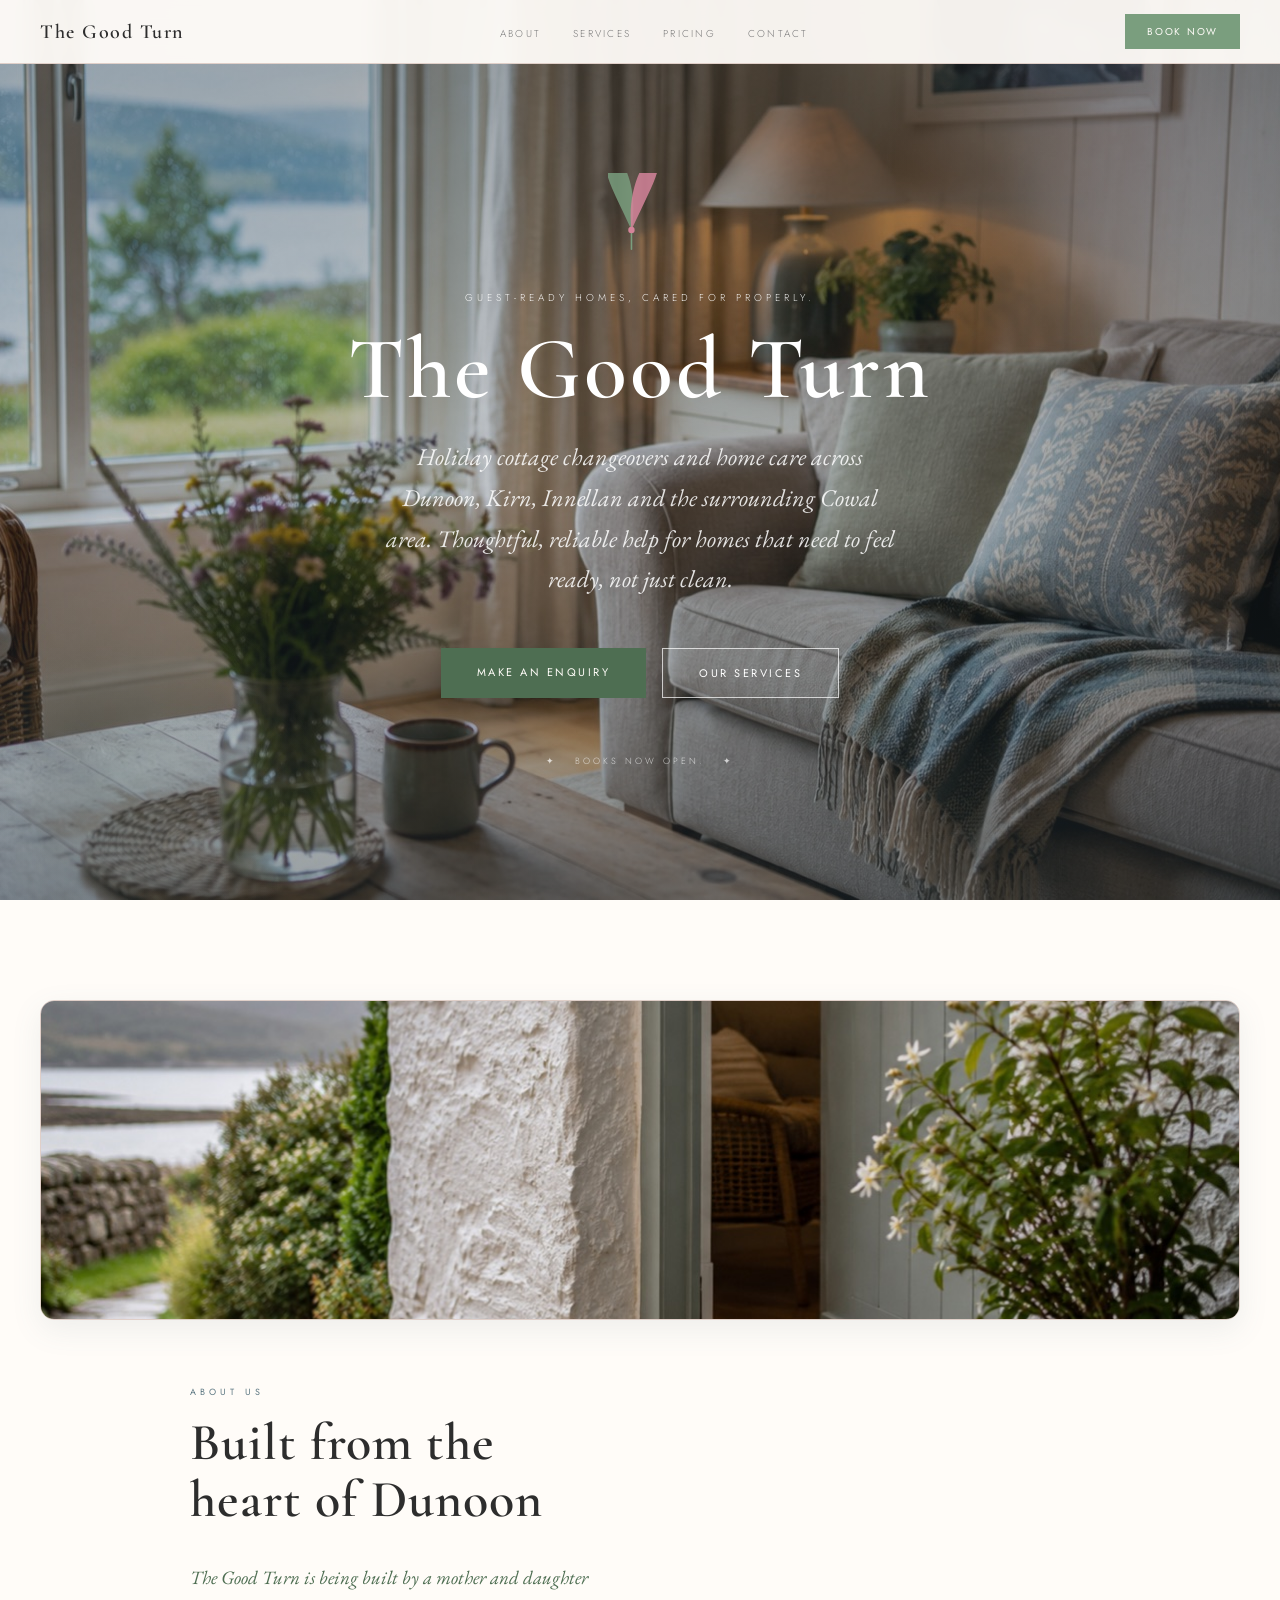
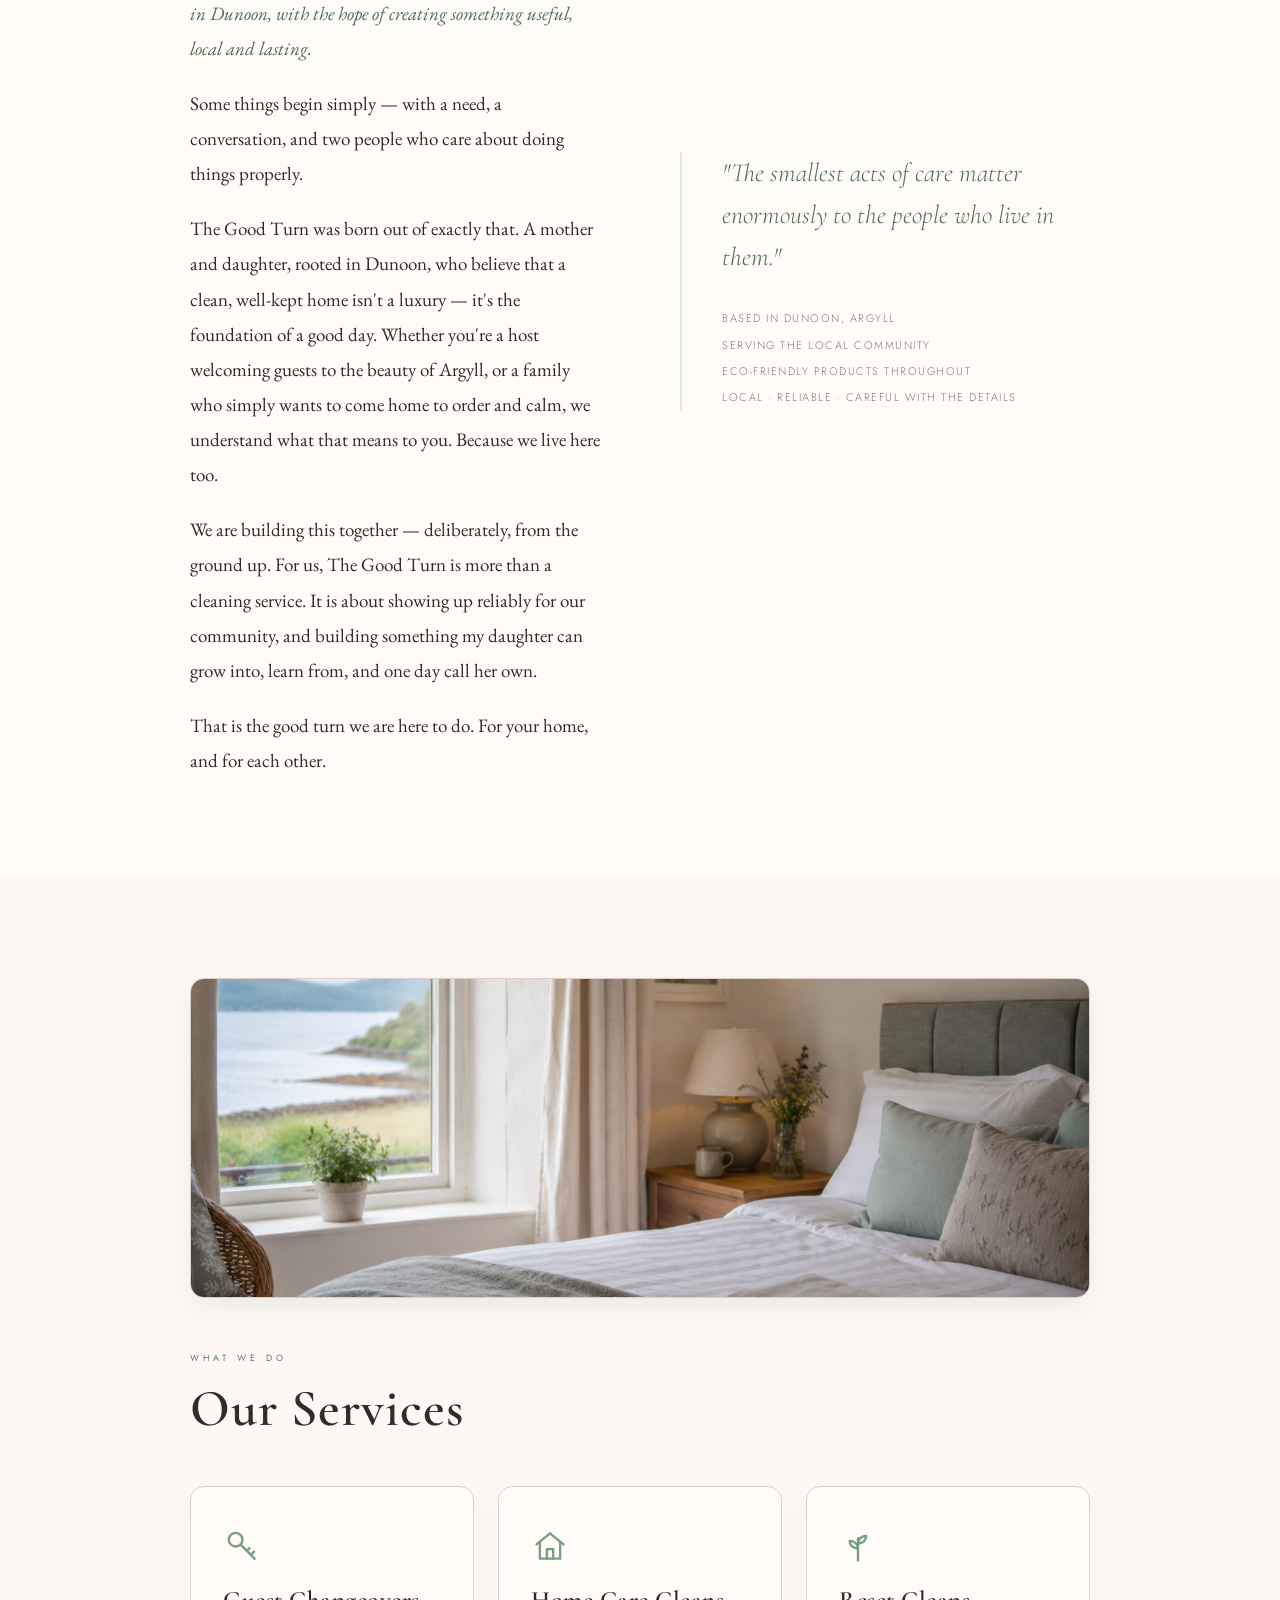
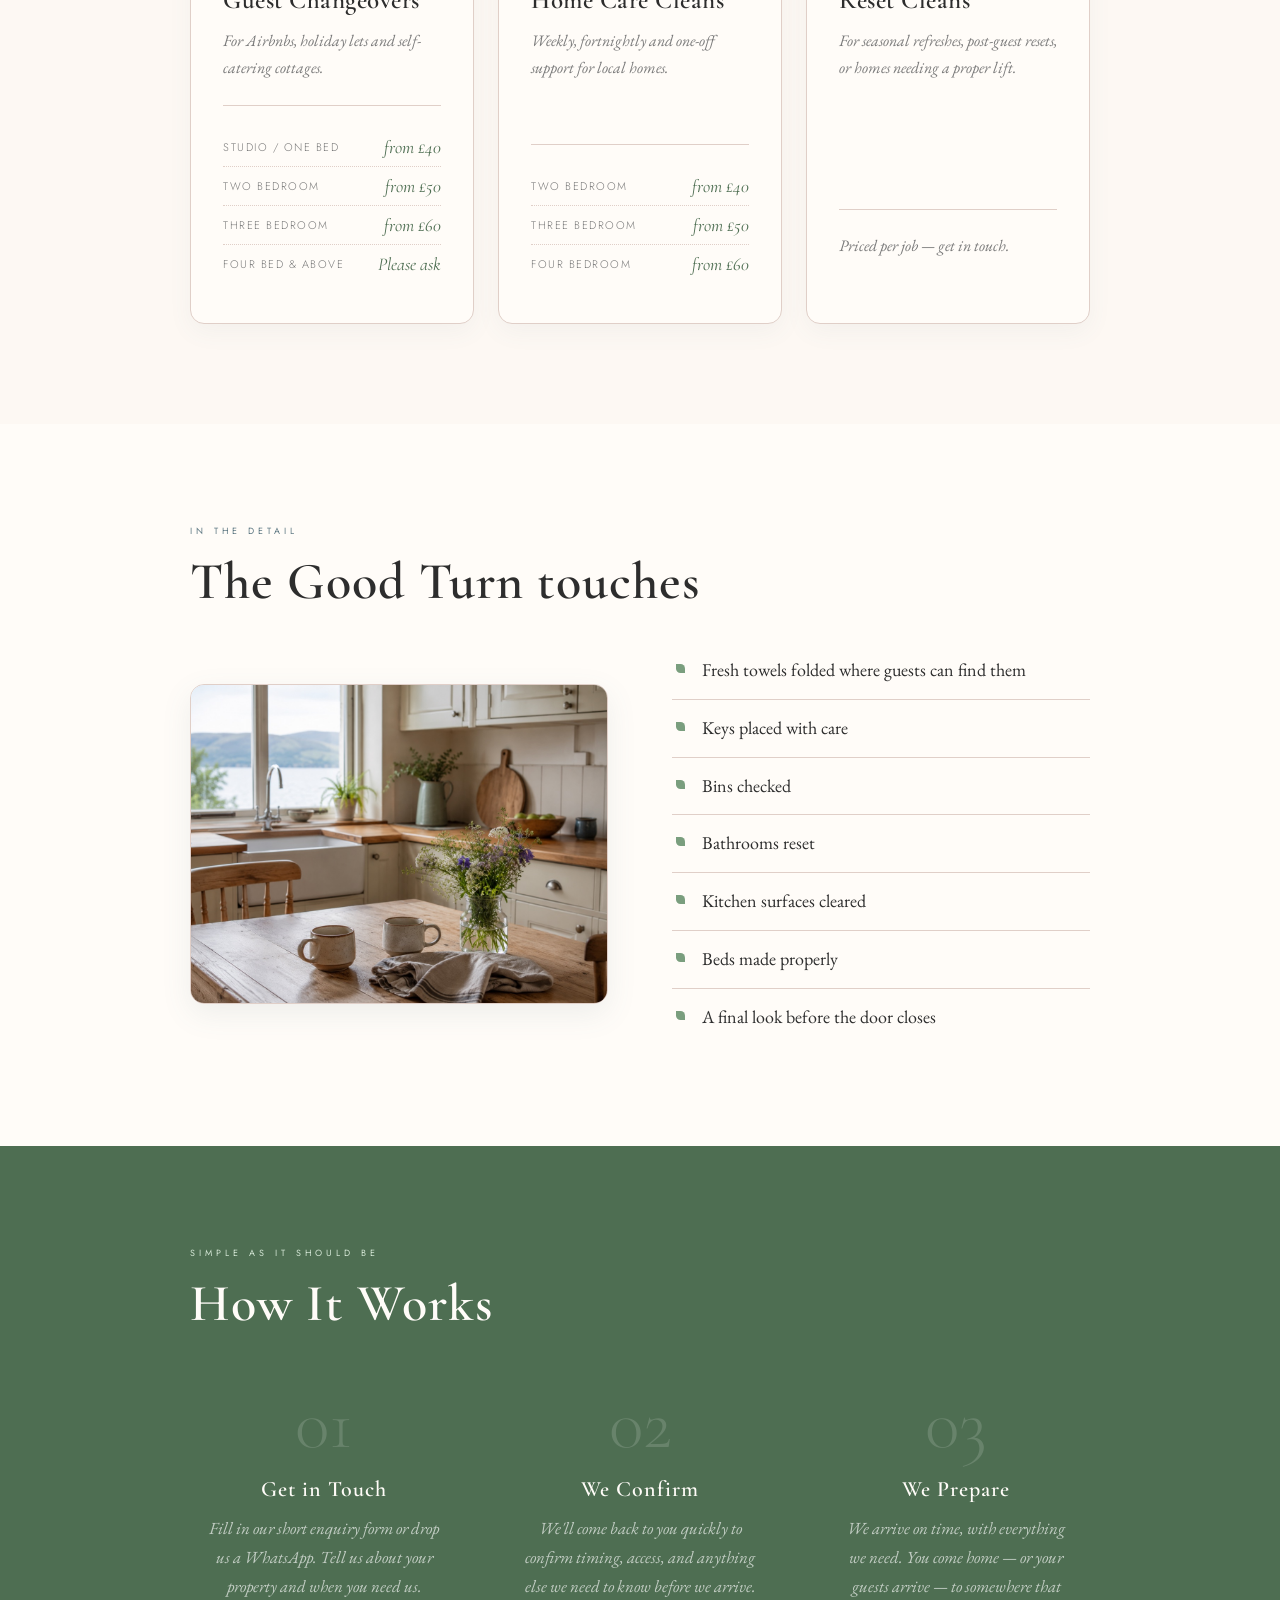
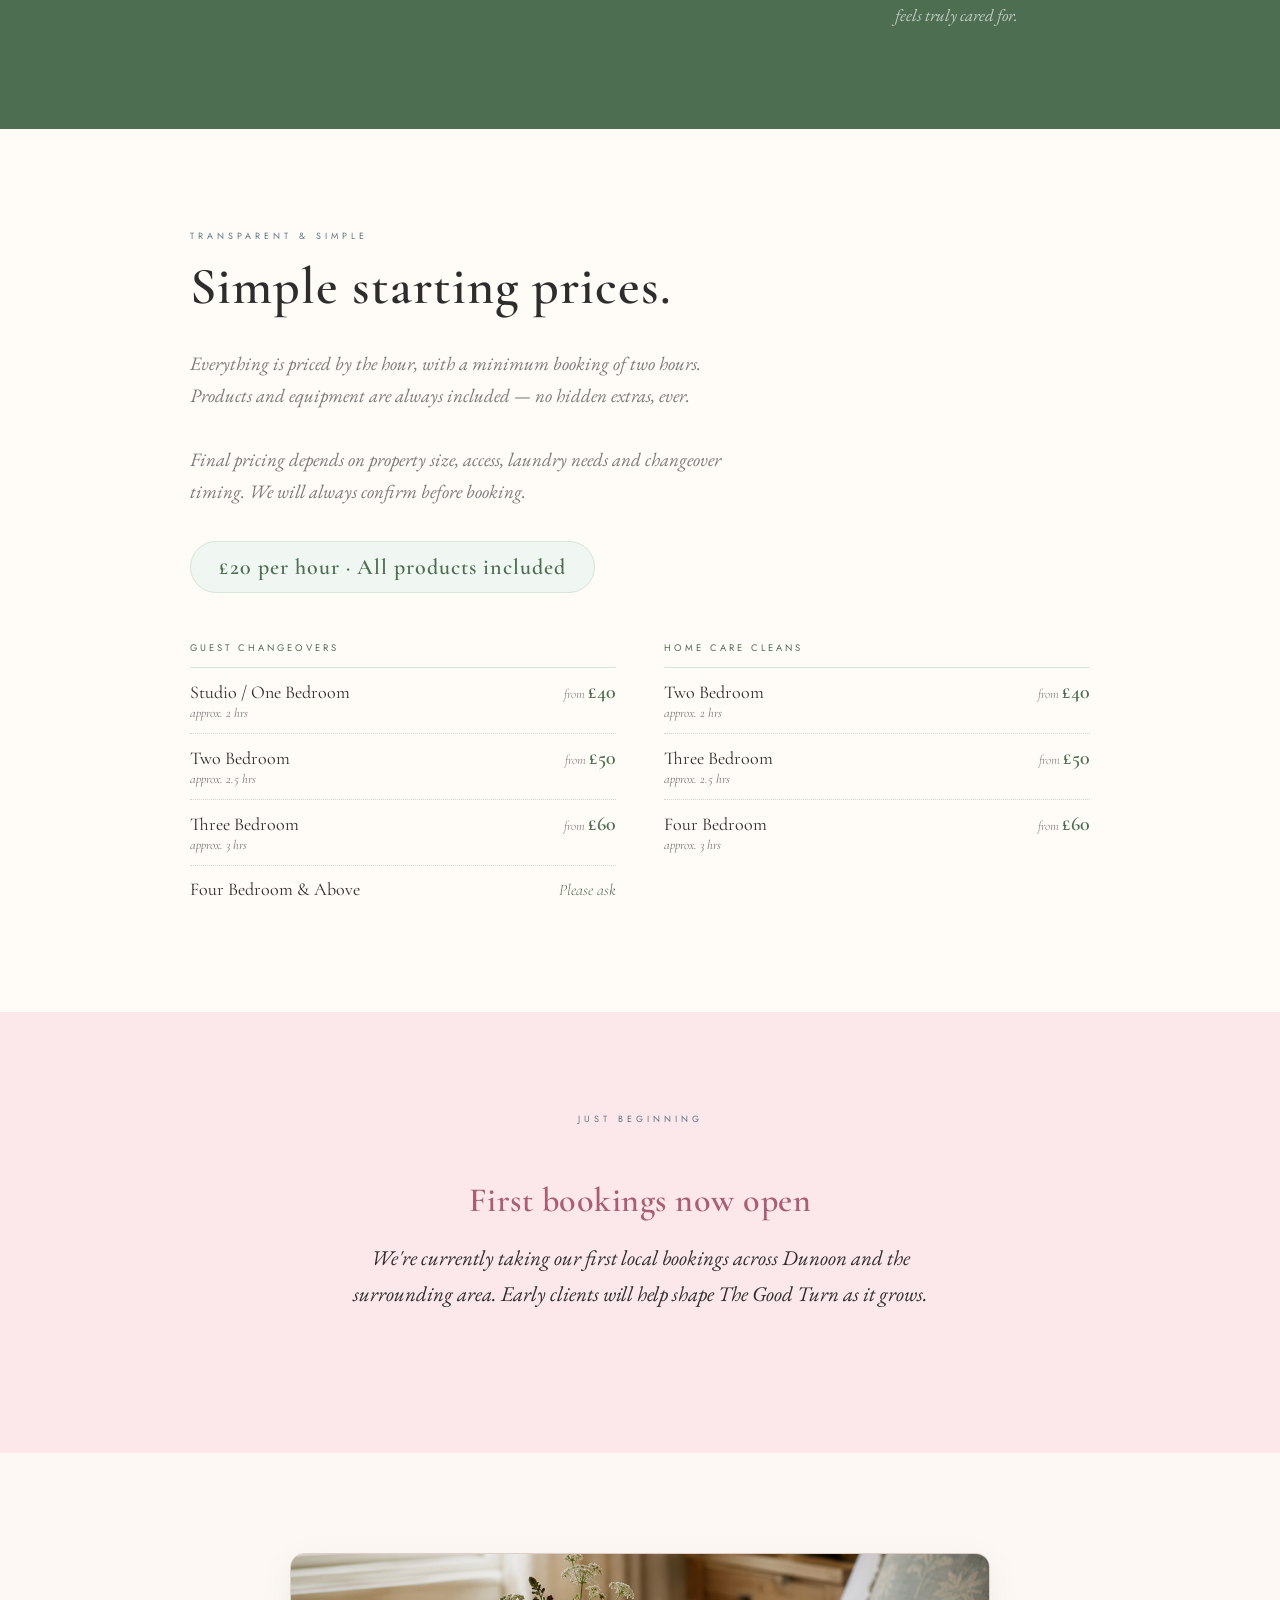
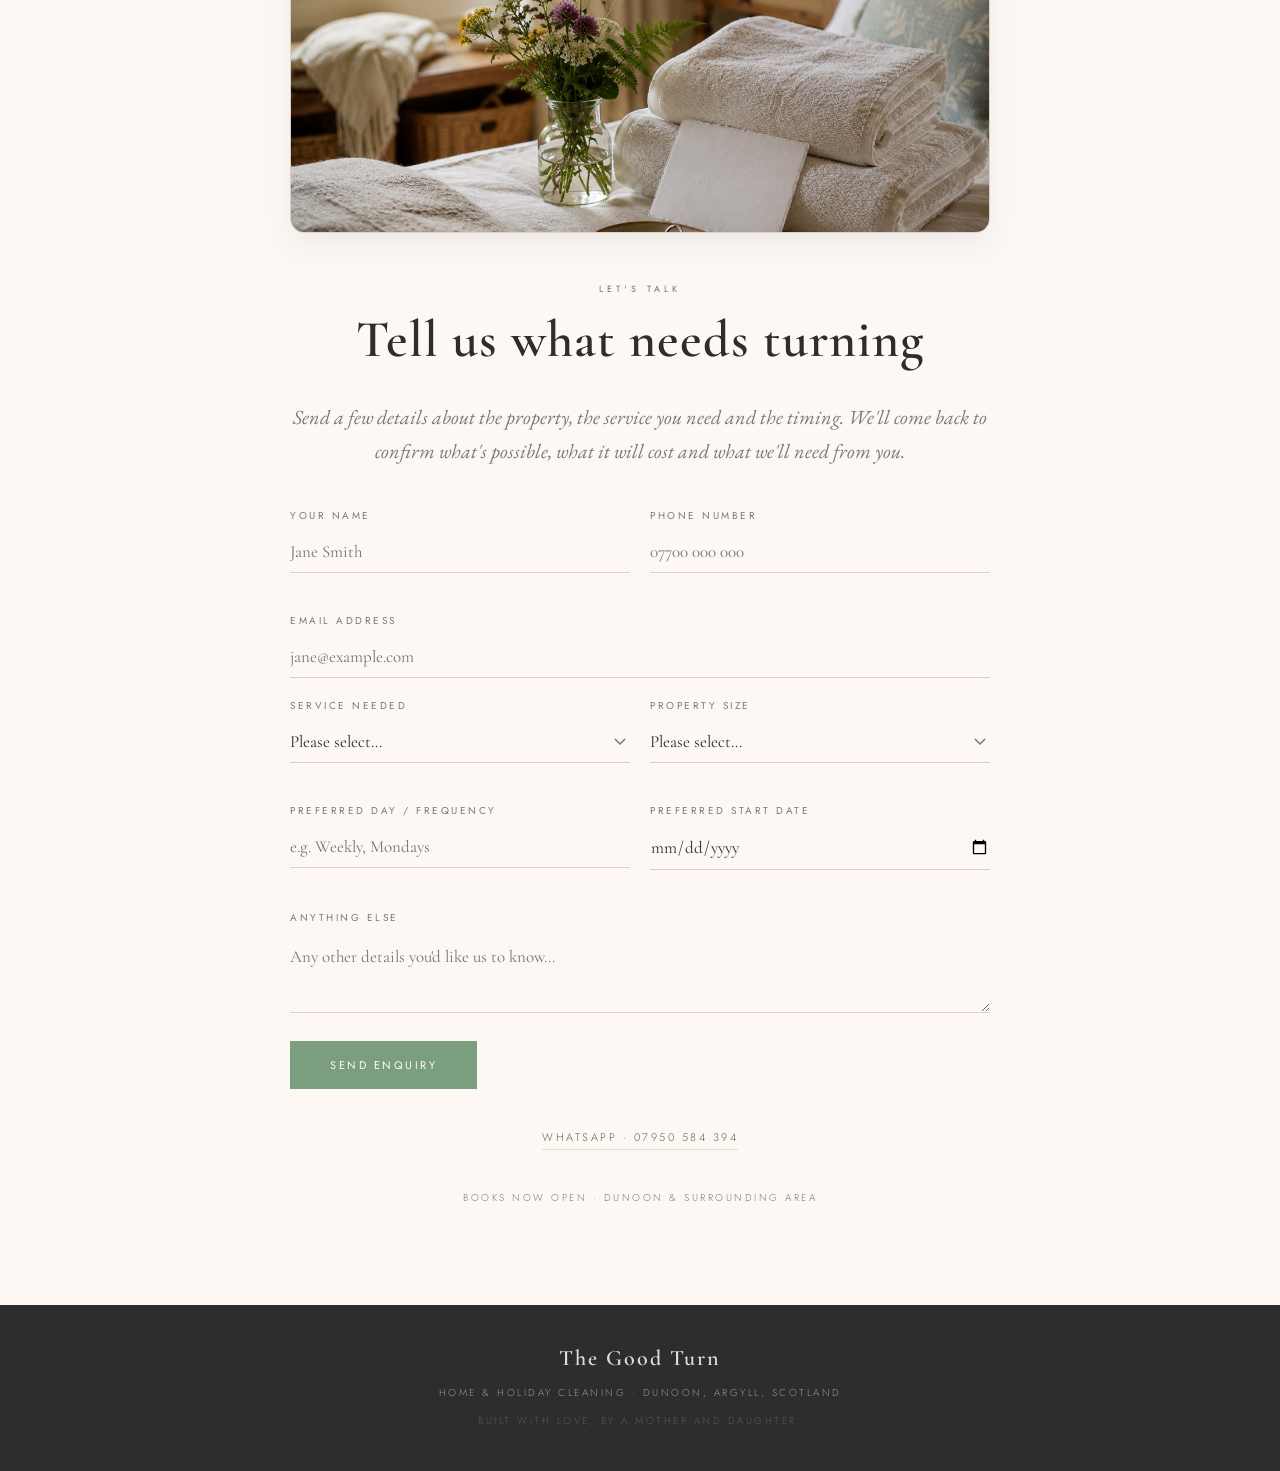
==== commit 60145b89: "Bespoke sage service icons; confirm Formspree endpoint - Replace the OS emoji (house/herb/sparkles) " ====
--- a/index.html
+++ b/index.html
@@ -93,7 +93,8 @@
   .services-grid { display: grid; grid-template-columns: repeat(3, 1fr); gap: 24px; margin-top: 48px; }
   /* Cards now have a full soft border + radius (no hard one-line accent), with a little lift. */
   .service-card { background: var(--warm-white); padding: 40px 32px; border: 1px solid var(--rule); border-radius: 14px; box-shadow: 0 8px 24px rgba(92,119,130,0.06); display: flex; flex-direction: column; }
-  .service-card-icon { font-size: 30px; margin-bottom: 18px; display: block; }
+  /* Bespoke sage line icons (replaced the OS emoji so they render identically everywhere and match the brand). */
+  .service-card-icon { display: block; width: 38px; height: 38px; margin-bottom: 20px; color: var(--green); }
   .service-card h3 { font-size: 25px; font-weight: 600; letter-spacing: 0.5px; margin-bottom: 12px; color: var(--text); }
   .service-card p { font-family: 'EB Garamond', Georgia, serif; font-style: italic; font-size: 16px; line-height: 1.7; color: var(--text-light); margin-bottom: 24px; }
   .service-list { list-style: none; border-top: 1px solid var(--rule); padding-top: 22px; margin-top: auto; }
@@ -257,7 +258,12 @@
     <h2 class="section-title">Our Services</h2>
     <div class="services-grid">
       <div class="service-card">
-        <span class="service-card-icon">🏡</span>
+        <svg class="service-card-icon" viewBox="0 0 24 24" fill="none" stroke="currentColor" stroke-width="1.5" stroke-linecap="round" stroke-linejoin="round" xmlns="http://www.w3.org/2000/svg" aria-hidden="true">
+          <circle cx="8" cy="8" r="4.3"/>
+          <line x1="11" y1="11" x2="20" y2="20"/>
+          <line x1="17.6" y1="17.6" x2="19.6" y2="15.6"/>
+          <line x1="15" y1="15" x2="16.7" y2="13.3"/>
+        </svg>
         <h3>Guest Changeovers</h3>
         <p>For Airbnbs, holiday lets and self-catering cottages.</p>
         <ul class="service-list">
@@ -268,7 +274,11 @@
         </ul>
       </div>
       <div class="service-card">
-        <span class="service-card-icon">🌿</span>
+        <svg class="service-card-icon" viewBox="0 0 24 24" fill="none" stroke="currentColor" stroke-width="1.5" stroke-linecap="round" stroke-linejoin="round" xmlns="http://www.w3.org/2000/svg" aria-hidden="true">
+          <path d="M3.5 11 L12 4 L20.5 11"/>
+          <path d="M5.6 9.4 V20 H18.4 V9.4"/>
+          <path d="M10 20 V14 H14 V20"/>
+        </svg>
         <h3>Home Care Cleans</h3>
         <p>Weekly, fortnightly and one-off support for local homes.</p>
         <ul class="service-list">
@@ -278,7 +288,11 @@
         </ul>
       </div>
       <div class="service-card">
-        <span class="service-card-icon">✨</span>
+        <svg class="service-card-icon" viewBox="0 0 24 24" fill="none" stroke="currentColor" stroke-width="1.5" stroke-linecap="round" stroke-linejoin="round" xmlns="http://www.w3.org/2000/svg" aria-hidden="true">
+          <path d="M12 21 V7"/>
+          <path d="M12 13.6 C9 13.6 6.8 11.6 6.8 8.8 C9.8 8.8 12 10.8 12 13.6 Z"/>
+          <path d="M12 10.4 C15 10.4 17.2 8.4 17.2 5.6 C14.2 5.6 12 7.6 12 10.4 Z"/>
+        </svg>
         <h3>Reset Cleans</h3>
         <p>For seasonal refreshes, post-guest resets, or homes needing a proper lift.</p>
         <!-- Reset Cleans rates not set yet — no invented prices. -->
@@ -398,7 +412,7 @@
     <span class="section-label">Let's Talk</span>
     <h2 class="section-title">Tell us what needs turning</h2>
     <p class="contact-sub">Send a few details about the property, the service you need and the timing. We'll come back to confirm what's possible, what it will cost and what we'll need from you.</p>
-    <!-- NOTE: Formspree endpoint left unchanged per request. Laura to confirm ownership and swap this action URL later. -->
+    <!-- Enquiry form posts to The Good Turn's confirmed Formspree endpoint. -->
     <form class="enquiry-form" action="https://formspree.io/f/mwvrwood" method="POST">
       <div class="form-row">
         <div class="form-group">
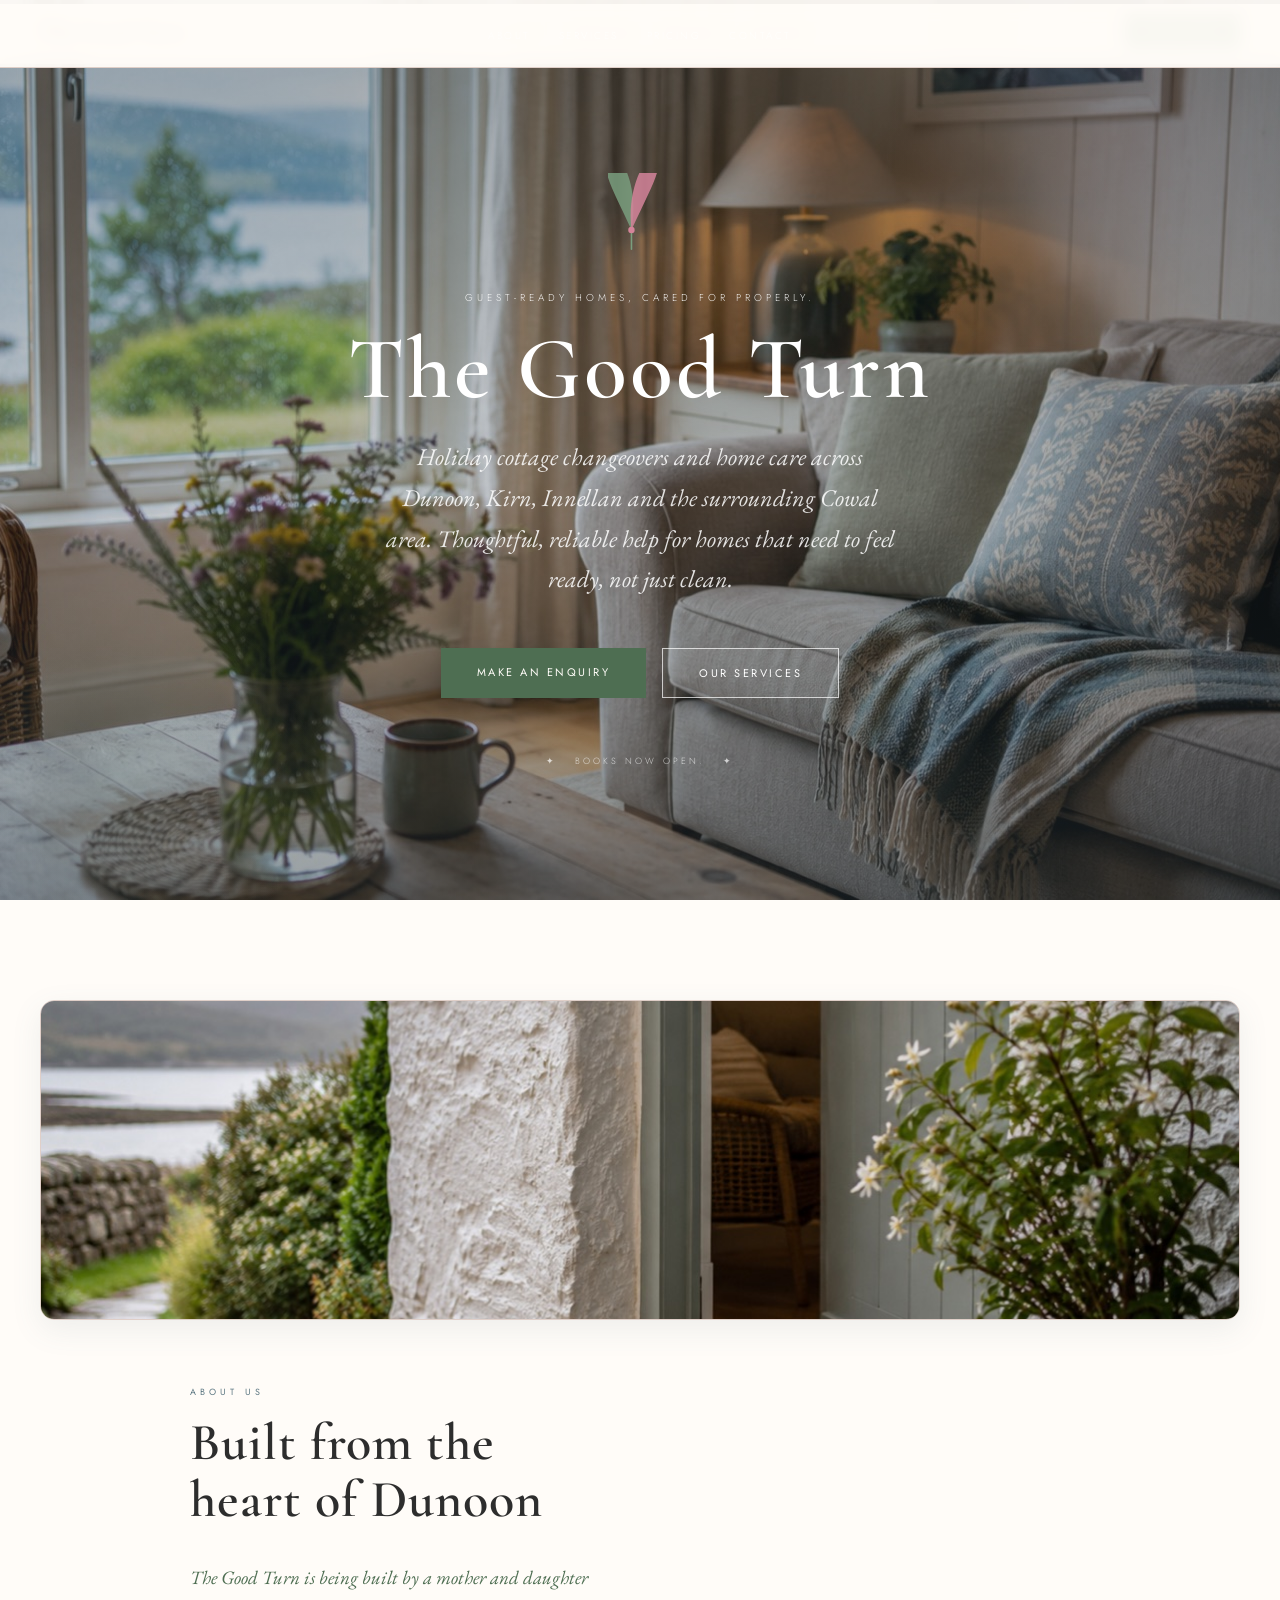
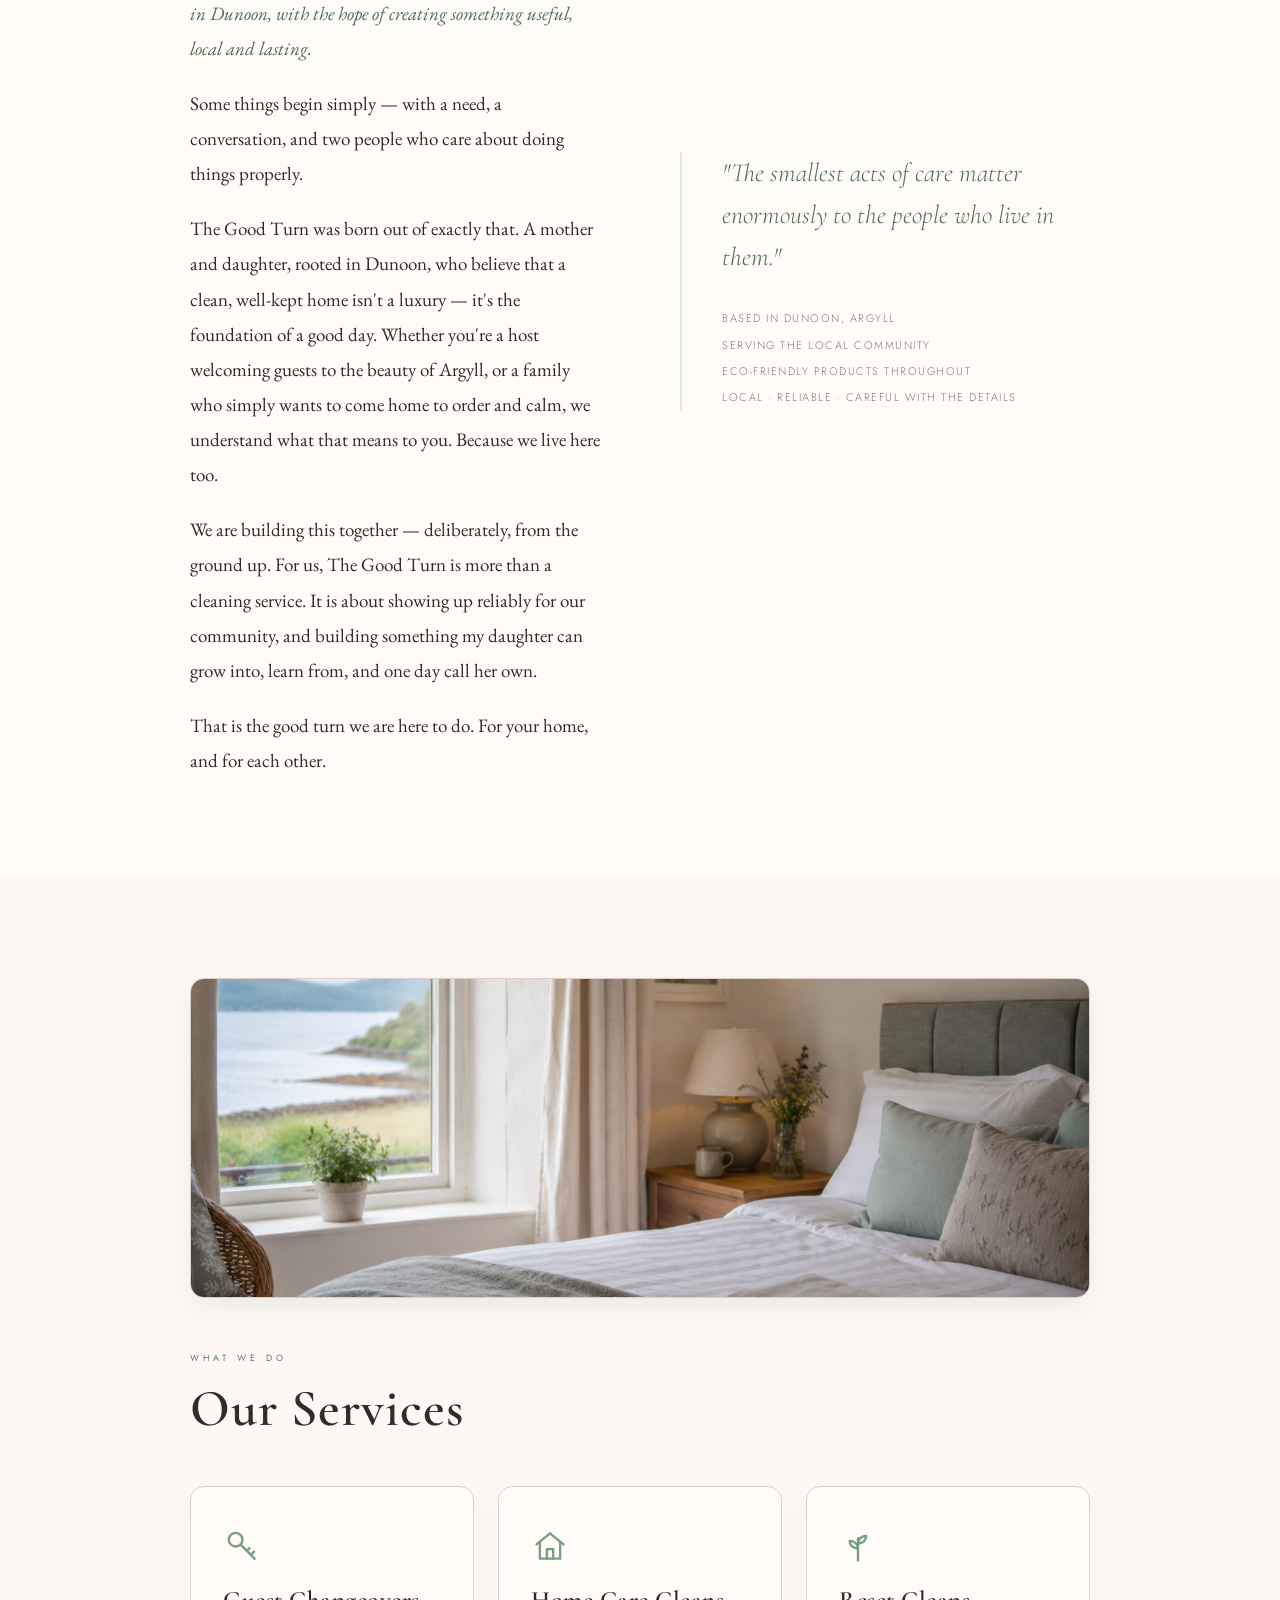
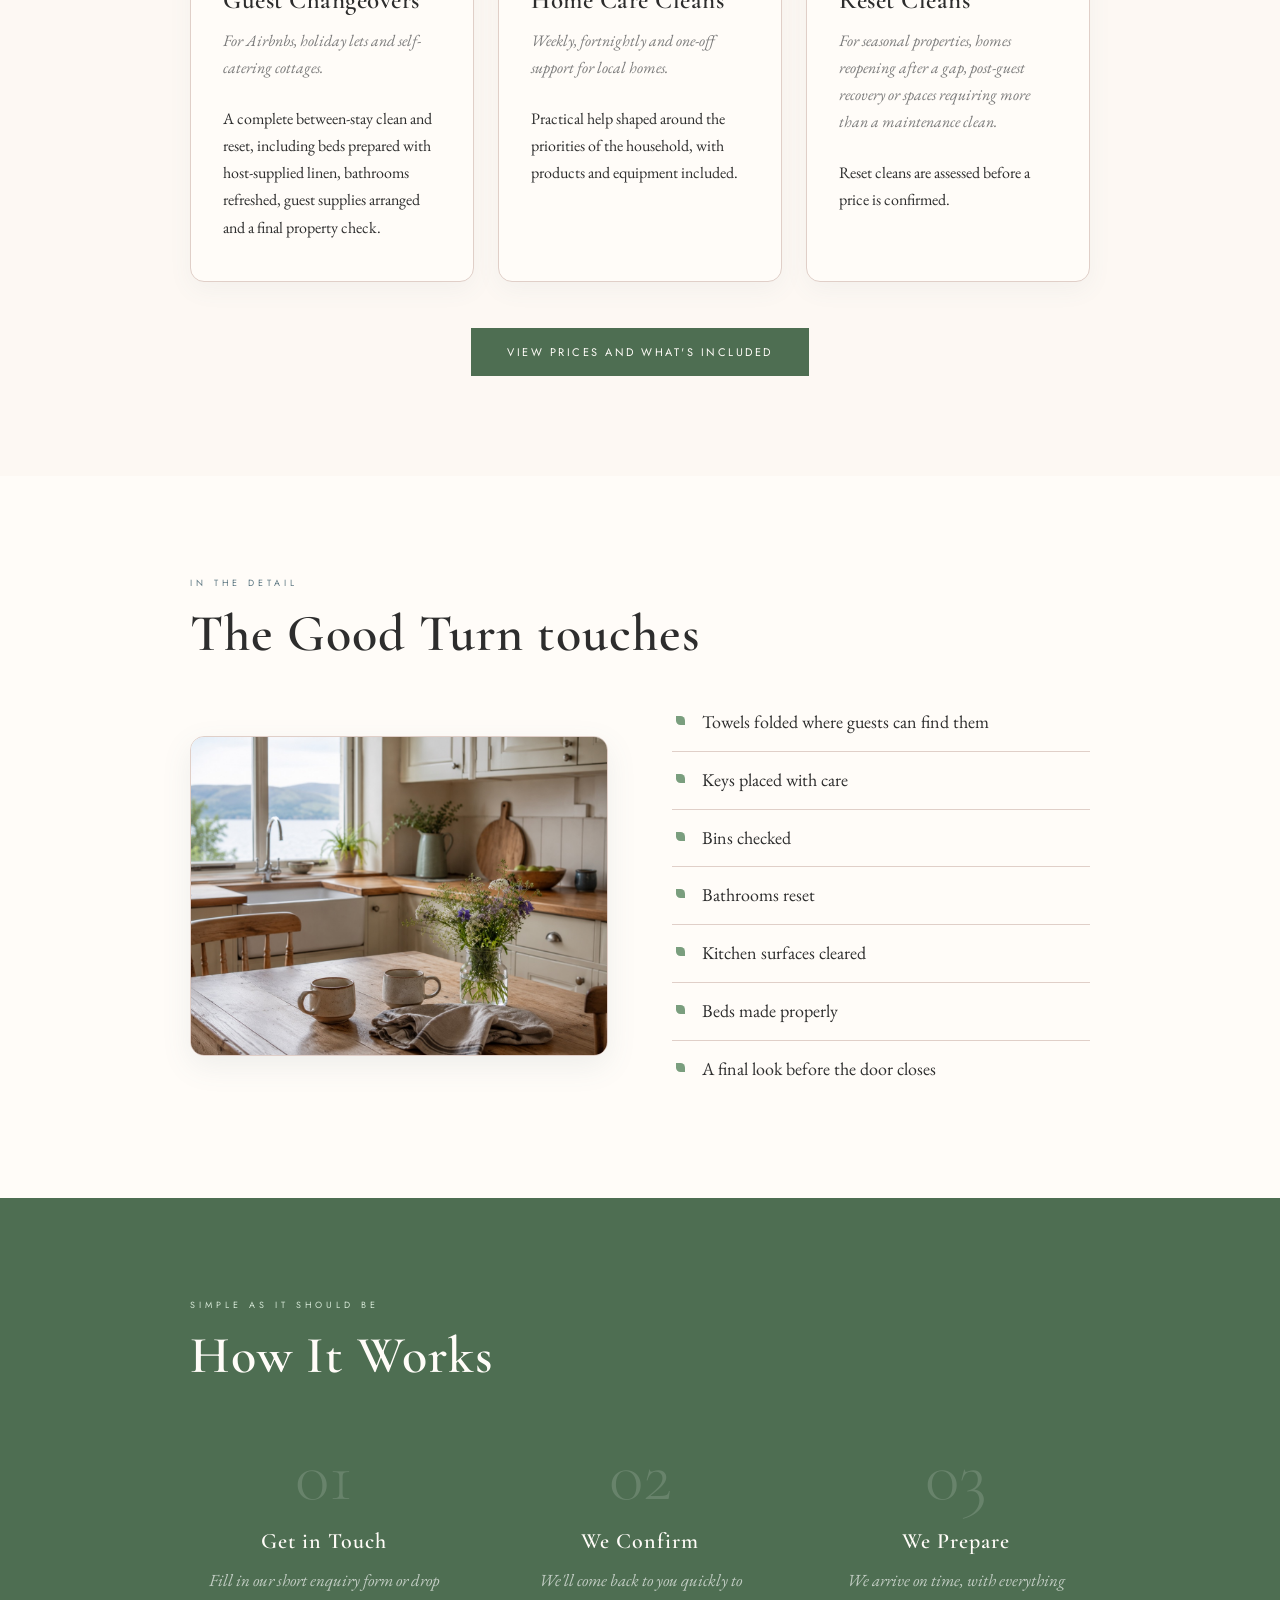
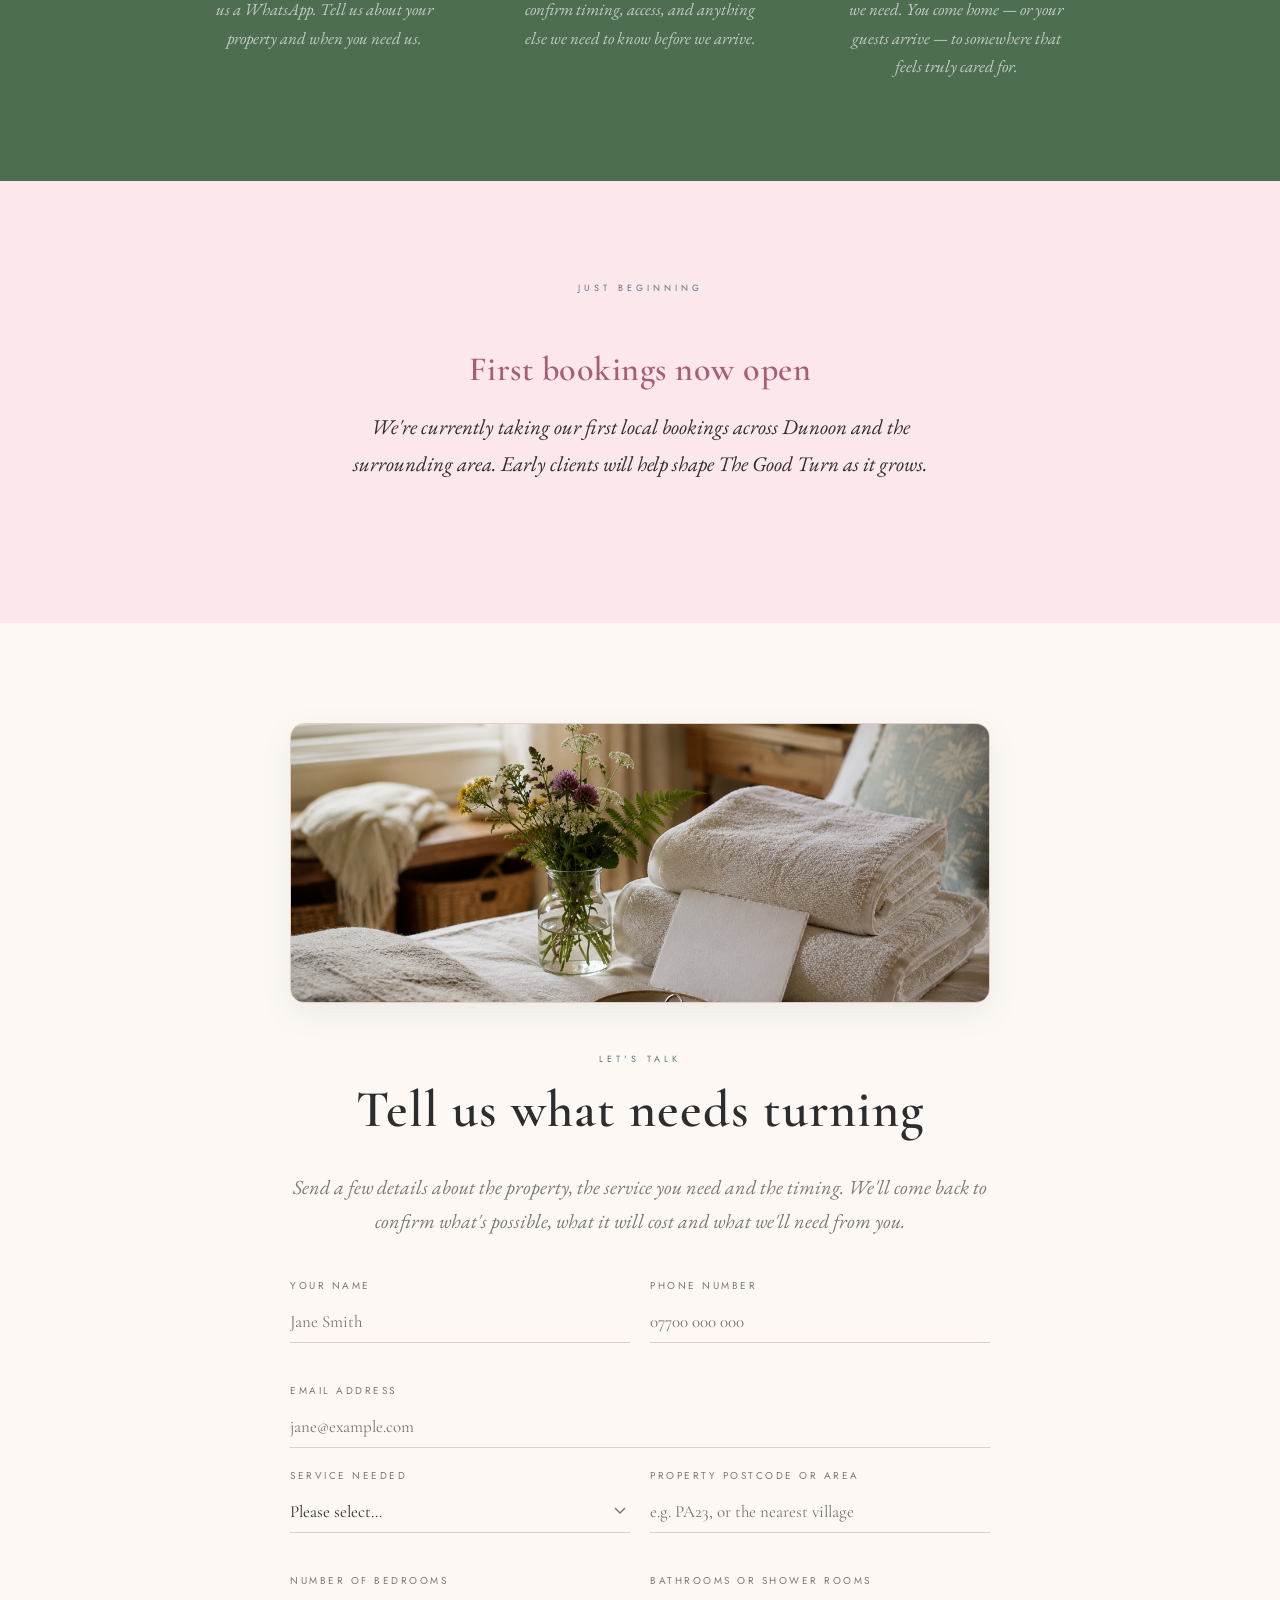
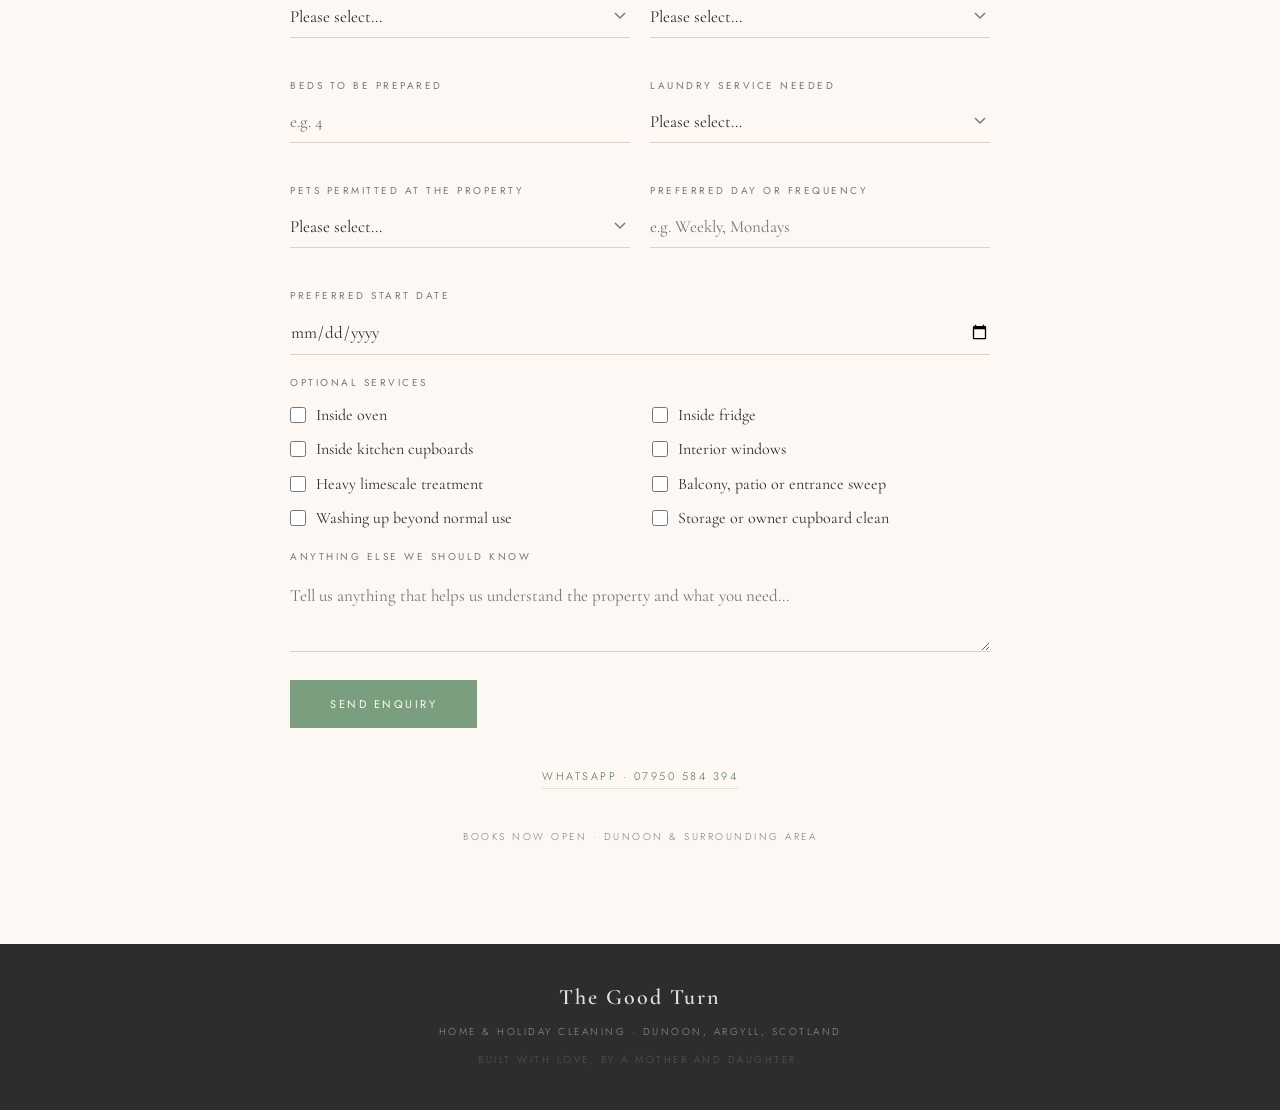
==== commit a0f897af: "Move pricing to a dedicated page; homepage introduces services Homepage: - Remove the detailed prici" ====
--- a/index.html
+++ b/index.html
@@ -5,188 +5,7 @@
 <meta name="viewport" content="width=device-width, initial-scale=1.0">
 <title>The Good Turn — Home & Holiday Cleaning, Dunoon</title>
 <link href="https://fonts.googleapis.com/css2?family=Cormorant+Garamond:ital,wght@0,300;0,400;0,600;1,300;1,400;1,600&family=EB+Garamond:ital,wght@0,400;0,500;1,400&family=Jost:wght@200;300;400;500&display=swap" rel="stylesheet">
-<style>
-  :root {
-    --green: #7a9e7e;
-    --green-deep: #4e6e52;
-    --green-light: #d4e6d5;
-    --green-pale: #f0f6f1;
-    --pink: #d4849a;
-    --pink-light: #f5e6eb;
-    --pink-deep: #a85e75;
-    /* Soft coastal blue-grey pulled from the throws & cushions in the photos */
-    --slate: #8197a0;
-    --slate-light: #dde6e9;
-    --slate-deep: #5c7782;
-    --cream: #fdf8f3;
-    --warm-white: #fffcf8;
-    --text: #2d2d2d;
-    --text-light: #7a7a7a;
-    --rule: #e0cfc8;
-  }
-  * { margin: 0; padding: 0; box-sizing: border-box; }
-  html { scroll-behavior: smooth; }
-  body { font-family: 'Cormorant Garamond', Georgia, serif; background: var(--warm-white); color: var(--text); }
-
-  /* NAV */
-  nav {
-    position: fixed; top: 0; left: 0; right: 0; z-index: 100;
-    background: rgba(255,252,248,0.95); backdrop-filter: blur(8px);
-    border-bottom: 1px solid var(--rule);
-    padding: 0 40px; height: 64px;
-    display: flex; align-items: center; justify-content: space-between;
-  }
-  .nav-brand { font-size: 20px; font-weight: 600; letter-spacing: 1.5px; color: var(--text); text-decoration: none; }
-  .nav-links { display: flex; gap: 32px; list-style: none; }
-  .nav-links a { font-family: 'Jost', sans-serif; font-size: 10px; font-weight: 300; letter-spacing: 2.25px; text-transform: uppercase; color: var(--text-light); text-decoration: none; transition: color 0.2s; }
-  .nav-links a:hover { color: var(--green); }
-  .nav-cta { font-family: 'Jost', sans-serif; font-size: 10px; font-weight: 400; letter-spacing: 1.75px; text-transform: uppercase; color: var(--warm-white); background: var(--green); padding: 10px 22px; text-decoration: none; transition: background 0.2s; }
-  .nav-cta:hover { background: var(--green-deep); }
-
-  /* HERO */
-  .hero {
-    min-height: 100vh; display: flex; flex-direction: column; align-items: center; justify-content: center;
-    text-align: center; padding: 120px 40px 80px;
-    background: url("images/hero-living-room.jpg") center center/cover no-repeat; position: relative; overflow: hidden;
-  }
-  .hero::before { content: ''; position: absolute; top: -100px; right: -100px; width: 500px; height: 500px; background: radial-gradient(circle, rgba(212,132,154,0.12) 0%, transparent 70%); pointer-events: none; }
-  .hero::after { content: ''; position: absolute; bottom: -80px; left: -80px; width: 400px; height: 400px; background: radial-gradient(circle, rgba(122,158,126,0.12) 0%, transparent 70%); pointer-events: none; }
-  .hero-leaf { margin-bottom: 32px; animation: floatIn 1s ease both; }
-  .hero-tagline { color: rgba(255,255,255,0.9) !important; font-family: 'Jost', sans-serif; font-size: 10px; font-weight: 300; letter-spacing: 4px; text-transform: uppercase; color: var(--green); margin-bottom: 20px; animation: floatIn 1s ease 0.1s both; }
-  /* Bug fix: was `font-family: clamp(...)` which is invalid — should size the heading. */
-  .hero-title { color: #ffffff !important; font-family: 'Cormorant Garamond', Georgia, serif; font-size: clamp(52px, 8vw, 88px); font-weight: 600; letter-spacing: 3px; line-height: 1; margin-bottom: 24px; animation: floatIn 1s ease 0.2s both; }
-  .hero-sub { color: rgba(255,255,255,0.85) !important; font-family: 'EB Garamond', Georgia, serif; font-style: italic; font-size: clamp(18px, 2.5vw, 24px); color: var(--text-light); max-width: 520px; line-height: 1.7; margin-bottom: 48px; animation: floatIn 1s ease 0.3s both; }
-  .hero-actions { display: flex; gap: 16px; flex-wrap: wrap; justify-content: center; animation: floatIn 1s ease 0.4s both; }
-  .hero-location { color: rgba(255,255,255,0.7) !important; margin-top: 56px; font-family: 'Jost', sans-serif; font-size: 9px; font-weight: 300; letter-spacing: 3px; text-transform: uppercase; color: var(--text-light); animation: floatIn 1s ease 0.5s both; }
-  @keyframes floatIn { from { opacity: 0; transform: translateY(20px); } to { opacity: 1; transform: translateY(0); } }
-
-  /* Primary CTA moved from pink to green (sage is now the trust colour). */
-  .btn-primary { font-family: 'Jost', sans-serif; font-size: 11px; font-weight: 400; letter-spacing: 2.5px; text-transform: uppercase; color: var(--warm-white); background: var(--green-deep); padding: 16px 36px; text-decoration: none; transition: background 0.2s, transform 0.2s; display: inline-block; }
-  .btn-primary:hover { background: var(--green); transform: translateY(-1px); }
-  /* Secondary is now a light outline so two solid greens don't clash on the hero photo. */
-  .btn-secondary { font-family: 'Jost', sans-serif; font-size: 11px; font-weight: 400; letter-spacing: 2.5px; text-transform: uppercase; color: #ffffff; background: rgba(255,255,255,0.08); border: 1px solid rgba(255,255,255,0.7); padding: 16px 36px; text-decoration: none; transition: all 0.2s; display: inline-block; }
-  .btn-secondary:hover { background: rgba(255,255,255,0.18); transform: translateY(-1px); }
-
-  /* SECTIONS */
-  section { padding: 100px 40px; }
-  .section-inner { max-width: 900px; margin: 0 auto; }
-  /* Section eyebrow labels moved off pink onto the coastal blue-grey. */
-  .section-label { font-family: 'Jost', sans-serif; font-size: 9px; font-weight: 400; letter-spacing: 4px; text-transform: uppercase; color: var(--slate-deep); margin-bottom: 16px; display: block; }
-  .section-title { font-size: clamp(32px, 5vw, 52px); font-weight: 600; letter-spacing: 1px; line-height: 1.1; margin-bottom: 32px; color: var(--text); }
-  /* Shared rounded photo used in About / Services / Touches / Contact. */
-  .section-image { width: 100%; height: 320px; object-fit: cover; border-radius: 14px; border: 1px solid var(--rule); box-shadow: 0 10px 30px rgba(92,119,130,0.10); }
-
-  /* ABOUT */
-  #about { background: var(--warm-white); }
-  .about-grid { display: grid; grid-template-columns: 1fr 1fr; gap: 80px; align-items: center; }
-  .about-text p { font-family: 'EB Garamond', Georgia, serif; font-size: 19px; line-height: 1.85; color: var(--text); margin-bottom: 20px; }
-  .about-text p:last-child { margin-bottom: 0; }
-  .about-text p.about-lead { font-style: italic; color: var(--green-deep); }
-  /* About aside border moved off pink onto the coastal blue-grey. */
-  .about-aside { border-left: 2px solid var(--slate-light); padding-left: 40px; }
-  .about-aside blockquote { font-family: 'Cormorant Garamond', Georgia, serif; font-style: italic; font-size: 26px; font-weight: 300; line-height: 1.6; color: var(--green-deep); margin-bottom: 28px; }
-  .about-detail { font-family: 'Jost', sans-serif; font-size: 11px; font-weight: 300; letter-spacing: 1.5px; text-transform: uppercase; color: var(--text-light); line-height: 2.4; }
-
-  /* SERVICES */
-  #services { background: var(--cream); }
-  #services .section-image { margin-bottom: 48px; }
-  .services-grid { display: grid; grid-template-columns: repeat(3, 1fr); gap: 24px; margin-top: 48px; }
-  /* Cards now have a full soft border + radius (no hard one-line accent), with a little lift. */
-  .service-card { background: var(--warm-white); padding: 40px 32px; border: 1px solid var(--rule); border-radius: 14px; box-shadow: 0 8px 24px rgba(92,119,130,0.06); display: flex; flex-direction: column; }
-  /* Bespoke sage line icons (replaced the OS emoji so they render identically everywhere and match the brand). */
-  .service-card-icon { display: block; width: 38px; height: 38px; margin-bottom: 20px; color: var(--green); }
-  .service-card h3 { font-size: 25px; font-weight: 600; letter-spacing: 0.5px; margin-bottom: 12px; color: var(--text); }
-  .service-card p { font-family: 'EB Garamond', Georgia, serif; font-style: italic; font-size: 16px; line-height: 1.7; color: var(--text-light); margin-bottom: 24px; }
-  .service-list { list-style: none; border-top: 1px solid var(--rule); padding-top: 22px; margin-top: auto; }
-  .service-list li { font-family: 'Jost', sans-serif; font-size: 11px; font-weight: 300; letter-spacing: 1.5px; text-transform: uppercase; color: var(--text-light); padding: 8px 0; border-bottom: 1px dotted var(--rule); display: flex; justify-content: space-between; align-items: center; gap: 12px; }
-  .service-list li:last-child { border-bottom: none; }
-  .service-list .price { font-family: 'Cormorant Garamond', Georgia, serif; font-style: italic; font-size: 18px; color: var(--green-deep); font-weight: 400; letter-spacing: 0; text-transform: none; white-space: nowrap; }
-  /* Reset Cleans has no set rates yet — a soft note instead of a price table. */
-  .service-note { margin-top: auto; border-top: 1px solid var(--rule); padding-top: 22px; font-family: 'Cormorant Garamond', Georgia, serif; font-style: italic; font-size: 19px; line-height: 1.5; color: var(--green-deep); }
-
-  /* THE GOOD TURN TOUCHES */
-  #touches { background: var(--warm-white); }
-  .touches-grid { display: grid; grid-template-columns: 1fr 1fr; gap: 64px; align-items: center; margin-top: 8px; }
-  .touches-list { list-style: none; }
-  .touches-list li { font-family: 'EB Garamond', Georgia, serif; font-size: 18px; line-height: 1.6; color: var(--text); padding: 14px 0 14px 30px; border-bottom: 1px solid var(--rule); position: relative; }
-  .touches-list li:last-child { border-bottom: none; }
-  /* Tiny sage leaf marker — keeps the green-led identity, with pink reserved as an accent elsewhere. */
-  .touches-list li::before { content: ""; position: absolute; left: 4px; top: 22px; width: 9px; height: 9px; border-radius: 0 50% 0 50%; background: var(--green); }
-
-  /* HOW IT WORKS */
-  #how { background: var(--green-deep); color: var(--warm-white); }
-  #how .section-label { color: var(--green-light); }
-  #how .section-title { color: var(--warm-white); }
-  .steps { display: grid; grid-template-columns: repeat(3, 1fr); gap: 48px; margin-top: 56px; }
-  .step { text-align: center; padding: 0 16px; }
-  .step-number { font-family: 'Cormorant Garamond', Georgia, serif; font-size: 72px; font-weight: 300; color: rgba(255,255,255,0.15); line-height: 1; margin-bottom: 16px; display: block; }
-  .step h3 { font-size: 22px; font-weight: 600; letter-spacing: 1px; margin-bottom: 12px; color: var(--warm-white); }
-  .step p { font-family: 'EB Garamond', Georgia, serif; font-style: italic; font-size: 17px; line-height: 1.7; color: rgba(255,255,255,0.65); }
-
-  /* PRICING */
-  #pricing { background: var(--warm-white); }
-  .pricing-note { font-family: 'EB Garamond', Georgia, serif; font-style: italic; font-size: 19px; line-height: 1.7; color: var(--text-light); max-width: 560px; margin-bottom: 32px; }
-  /* Rate pill moved off pink onto green; softened to a rounded pill. */
-  .rate-pill { display: inline-block; background: var(--green-pale); border: 1px solid var(--green-light); border-radius: 40px; padding: 12px 28px; margin-bottom: 48px; font-family: 'Cormorant Garamond', Georgia, serif; font-size: 22px; font-weight: 600; color: var(--green-deep); letter-spacing: 1px; }
-  .pricing-tables { display: grid; grid-template-columns: 1fr 1fr; gap: 48px; }
-  .pricing-table h3 { font-family: 'Jost', sans-serif; font-size: 9.5px; font-weight: 400; letter-spacing: 3px; text-transform: uppercase; color: var(--green-deep); padding-bottom: 12px; border-bottom: 1px solid var(--green-light); }
-  .price-row { display: flex; justify-content: space-between; align-items: baseline; padding: 12px 0; border-bottom: 1px dotted var(--rule); }
-  .price-row:last-child { border-bottom: none; }
-  .price-row-name { font-size: 18px; color: var(--text); }
-  .price-row-detail { font-style: italic; font-size: 13px; color: var(--text-light); display: block; margin-top: 2px; }
-  .price-row-amount { font-size: 20px; font-weight: 600; color: var(--green-deep); }
-  .price-row-amount .from { font-size: 13px; font-weight: 300; font-style: italic; color: var(--text-light); }
-
-  /* TESTIMONIALS */
-  #testimonials { background: var(--pink-light); text-align: center; position: relative; }
-  #testimonials::before { content: ""; position: absolute; inset: 0; background: rgba(253,232,235,0.88); z-index: 0; }
-  #testimonials .section-inner { position: relative; z-index: 1; }
-  .testimonial-placeholder { max-width: 600px; margin: 0 auto; padding: 40px 0; }
-  .testimonial-heading { font-family: 'Cormorant Garamond', Georgia, serif; font-size: 34px; font-weight: 600; letter-spacing: 0.5px; line-height: 1.2; color: var(--pink-deep); margin-bottom: 18px; }
-  .testimonial-body { font-family: 'EB Garamond', Georgia, serif; font-style: italic; font-size: 21px; line-height: 1.75; color: var(--text); }
-
-  /* CONTACT */
-  #contact { background: var(--cream); text-align: center; }
-  #contact .section-inner { max-width: 700px; }
-  #contact .section-image { height: 280px; margin-bottom: 44px; }
-  .enquiry-form { width: 100%; margin: 0 auto 40px; text-align: left; }
-  .form-row { display: grid; grid-template-columns: 1fr 1fr; gap: 20px; margin-bottom: 20px; }
-  .form-group { display: flex; flex-direction: column; gap: 8px; margin-bottom: 20px; }
-  .form-group label { font-family: 'Jost', sans-serif; font-size: 10px; font-weight: 400; letter-spacing: 2.5px; text-transform: uppercase; color: var(--text-light); }
-  .form-group input, .form-group select, .form-group textarea { font-family: 'Cormorant Garamond', Georgia, serif; font-size: 17px; color: var(--text); background: transparent; border: none; border-bottom: 1px solid var(--rule); padding: 10px 0; outline: none; transition: border-color 0.2s; width: 100%; }
-  .form-group input:focus, .form-group select:focus, .form-group textarea:focus { border-bottom-color: var(--green); }
-  .form-group select { cursor: pointer; appearance: none; background-image: url("data:image/svg+xml,%3Csvg xmlns='http://www.w3.org/2000/svg' width='12' height='8' viewBox='0 0 12 8'%3E%3Cpath d='M1 1l5 5 5-5' stroke='%237a7a7a' stroke-width='1.5' fill='none'/%3E%3C/svg%3E"); background-repeat: no-repeat; background-position: right 4px center; padding-right: 24px; }
-  .form-group textarea { resize: vertical; min-height: 80px; line-height: 1.6; }
-  .form-group input[type="date"] { color: var(--text); }
-  .form-submit { font-family: 'Jost', sans-serif; font-size: 11px; font-weight: 400; letter-spacing: 2.5px; text-transform: uppercase; color: var(--warm-white); background: var(--green); border: none; padding: 16px 40px; cursor: pointer; transition: background 0.2s; margin-top: 8px; }
-  .form-submit:hover { background: var(--green-deep); }
-  .form-success { display: none; font-family: 'EB Garamond', Georgia, serif; font-style: italic; font-size: 20px; color: var(--green-deep); padding: 24px 0; text-align: center; }
-  @media (max-width: 768px) { .form-row { grid-template-columns: 1fr; gap: 0; } }
-  .contact-sub { font-family: 'EB Garamond', Georgia, serif; font-style: italic; font-size: 20px; line-height: 1.7; color: var(--text-light); margin-bottom: 40px; }
-  .contact-options { display: flex; flex-direction: column; gap: 20px; align-items: center; margin-bottom: 40px; }
-  .contact-link { font-family: 'Jost', sans-serif; font-size: 11px; font-weight: 300; letter-spacing: 2.5px; text-transform: uppercase; color: var(--green-deep); text-decoration: none; border-bottom: 1px solid var(--green-light); padding-bottom: 4px; transition: border-color 0.2s, color 0.2s; }
-  .contact-link:hover { color: var(--pink-deep); border-color: var(--pink); }
-  .contact-note { font-family: 'Jost', sans-serif; font-size: 10px; font-weight: 300; letter-spacing: 2.5px; text-transform: uppercase; color: var(--text-light); }
-
-  /* FOOTER */
-  footer { background: var(--text); color: rgba(255,255,255,0.5); text-align: center; padding: 40px; }
-  .footer-brand { font-family: 'Cormorant Garamond', Georgia, serif; font-size: 22px; font-weight: 600; color: rgba(255,255,255,0.85); letter-spacing: 2px; display: block; margin-bottom: 12px; }
-  footer p { font-family: 'Jost', sans-serif; font-size: 10px; font-weight: 300; letter-spacing: 2.5px; text-transform: uppercase; line-height: 2; }
-
-  /* RESPONSIVE */
-  @media (max-width: 768px) {
-    nav { padding: 0 20px; }
-    .nav-links { display: none; }
-    section { padding: 70px 24px; }
-    .about-grid { grid-template-columns: 1fr; gap: 40px; }
-    .about-aside { border-left: none; border-top: 2px solid var(--slate-light); padding-left: 0; padding-top: 32px; }
-    .services-grid { grid-template-columns: 1fr; }
-    .touches-grid { grid-template-columns: 1fr; gap: 36px; }
-    .steps { grid-template-columns: 1fr; gap: 32px; }
-    .pricing-tables { grid-template-columns: 1fr; }
-    .hero-actions { flex-direction: column; align-items: center; }
-  }
-</style>
+<link rel="stylesheet" href="styles.css">
 </head>
 <body>
 
@@ -195,7 +14,7 @@
   <ul class="nav-links">
     <li><a href="#about">About</a></li>
     <li><a href="#services">Services</a></li>
-    <li><a href="#pricing">Pricing</a></li>
+    <li><a href="pricing.html">Pricing</a></li>
     <li><a href="#contact">Contact</a></li>
   </ul>
   <a href="#contact" class="nav-cta">Book Now</a>
@@ -266,12 +85,7 @@
         </svg>
         <h3>Guest Changeovers</h3>
         <p>For Airbnbs, holiday lets and self-catering cottages.</p>
-        <ul class="service-list">
-          <li><span>Studio / One Bed</span><span class="price">from £40</span></li>
-          <li><span>Two Bedroom</span><span class="price">from £50</span></li>
-          <li><span>Three Bedroom</span><span class="price">from £60</span></li>
-          <li><span>Four Bed &amp; Above</span><span class="price">Please ask</span></li>
-        </ul>
+        <p class="service-card-desc">A complete between-stay clean and reset, including beds prepared with host-supplied linen, bathrooms refreshed, guest supplies arranged and a final property check.</p>
       </div>
       <div class="service-card">
         <svg class="service-card-icon" viewBox="0 0 24 24" fill="none" stroke="currentColor" stroke-width="1.5" stroke-linecap="round" stroke-linejoin="round" xmlns="http://www.w3.org/2000/svg" aria-hidden="true">
@@ -281,11 +95,7 @@
         </svg>
         <h3>Home Care Cleans</h3>
         <p>Weekly, fortnightly and one-off support for local homes.</p>
-        <ul class="service-list">
-          <li><span>Two Bedroom</span><span class="price">from £40</span></li>
-          <li><span>Three Bedroom</span><span class="price">from £50</span></li>
-          <li><span>Four Bedroom</span><span class="price">from £60</span></li>
-        </ul>
+        <p class="service-card-desc">Practical help shaped around the priorities of the household, with products and equipment included.</p>
       </div>
       <div class="service-card">
         <svg class="service-card-icon" viewBox="0 0 24 24" fill="none" stroke="currentColor" stroke-width="1.5" stroke-linecap="round" stroke-linejoin="round" xmlns="http://www.w3.org/2000/svg" aria-hidden="true">
@@ -294,10 +104,12 @@
           <path d="M12 10.4 C15 10.4 17.2 8.4 17.2 5.6 C14.2 5.6 12 7.6 12 10.4 Z"/>
         </svg>
         <h3>Reset Cleans</h3>
-        <p>For seasonal refreshes, post-guest resets, or homes needing a proper lift.</p>
-        <!-- Reset Cleans rates not set yet — no invented prices. -->
-        <p class="service-note">Priced per job — get in touch.</p>
-      </div>
+        <p>For seasonal properties, homes reopening after a gap, post-guest recovery or spaces requiring more than a maintenance clean.</p>
+        <p class="service-card-desc">Reset cleans are assessed before a price is confirmed.</p>
+      </div>
+    </div>
+    <div class="services-cta">
+      <a href="pricing.html" class="btn-primary">View prices and what's included</a>
     </div>
   </div>
 </section>
@@ -310,7 +122,7 @@
     <div class="touches-grid">
       <img src="images/touches-kitchen.jpg" class="section-image" alt="A cottage kitchen with two mugs, wildflowers and a sea view" />
       <ul class="touches-list">
-        <li>Fresh towels folded where guests can find them</li>
+        <li>Towels folded where guests can find them</li>
         <li>Keys placed with care</li>
         <li>Bins checked</li>
         <li>Bathrooms reset</li>
@@ -347,52 +159,6 @@
   </div>
 </section>
 
-<!-- PRICING -->
-<section id="pricing">
-  <div class="section-inner">
-    <span class="section-label">Transparent &amp; Simple</span>
-    <h2 class="section-title">Simple starting prices.</h2>
-    <p class="pricing-note">Everything is priced by the hour, with a minimum booking of two hours. Products and equipment are always included — no hidden extras, ever.</p>
-    <p class="pricing-note">Final pricing depends on property size, access, laundry needs and changeover timing. We will always confirm before booking.</p>
-    <div class="rate-pill">£20 per hour · All products included</div>
-    <div class="pricing-tables">
-      <div class="pricing-table">
-        <h3>Guest Changeovers</h3>
-        <div class="price-row">
-          <div><span class="price-row-name">Studio / One Bedroom</span><span class="price-row-detail">approx. 2 hrs</span></div>
-          <span class="price-row-amount"><span class="from">from </span>£40</span>
-        </div>
-        <div class="price-row">
-          <div><span class="price-row-name">Two Bedroom</span><span class="price-row-detail">approx. 2.5 hrs</span></div>
-          <span class="price-row-amount"><span class="from">from </span>£50</span>
-        </div>
-        <div class="price-row">
-          <div><span class="price-row-name">Three Bedroom</span><span class="price-row-detail">approx. 3 hrs</span></div>
-          <span class="price-row-amount"><span class="from">from </span>£60</span>
-        </div>
-        <div class="price-row">
-          <div><span class="price-row-name">Four Bedroom &amp; Above</span></div>
-          <span class="price-row-amount" style="font-style:italic;font-weight:300;font-size:16px;">Please ask</span>
-        </div>
-      </div>
-      <div class="pricing-table">
-        <h3>Home Care Cleans</h3>
-        <div class="price-row">
-          <div><span class="price-row-name">Two Bedroom</span><span class="price-row-detail">approx. 2 hrs</span></div>
-          <span class="price-row-amount"><span class="from">from </span>£40</span>
-        </div>
-        <div class="price-row">
-          <div><span class="price-row-name">Three Bedroom</span><span class="price-row-detail">approx. 2.5 hrs</span></div>
-          <span class="price-row-amount"><span class="from">from </span>£50</span>
-        </div>
-        <div class="price-row">
-          <div><span class="price-row-name">Four Bedroom</span><span class="price-row-detail">approx. 3 hrs</span></div>
-          <span class="price-row-amount"><span class="from">from </span>£60</span>
-        </div>
-      </div>
-    </div>
-  </div>
-</section>
 
 <!-- TESTIMONIALS -->
 <section id="testimonials">
@@ -414,58 +180,116 @@
     <p class="contact-sub">Send a few details about the property, the service you need and the timing. We'll come back to confirm what's possible, what it will cost and what we'll need from you.</p>
     <!-- Enquiry form posts to The Good Turn's confirmed Formspree endpoint. -->
     <form class="enquiry-form" action="https://formspree.io/f/mwvrwood" method="POST">
-      <div class="form-row">
-        <div class="form-group">
-          <label for="name">Your Name</label>
+      <!-- Sets the subject line on the Formspree notification email. -->
+      <input type="hidden" name="_subject" value="New enquiry — The Good Turn website">
+      <div class="form-row">
+        <div class="form-group">
+          <label for="name">Your name</label>
           <input type="text" id="name" name="name" required placeholder="Jane Smith">
         </div>
         <div class="form-group">
-          <label for="phone">Phone Number</label>
+          <label for="phone">Phone number</label>
           <input type="tel" id="phone" name="phone" placeholder="07700 000 000">
         </div>
       </div>
       <div class="form-group">
-        <label for="email">Email Address</label>
+        <label for="email">Email address</label>
         <input type="email" id="email" name="email" required placeholder="jane@example.com">
       </div>
       <div class="form-row">
         <div class="form-group">
-          <label for="service">Service Needed</label>
+          <label for="service">Service needed</label>
           <select id="service" name="service" required>
             <option value="" disabled selected>Please select…</option>
             <option value="Guest Changeovers">Guest Changeovers</option>
             <option value="Home Care Cleans">Home Care Cleans</option>
             <option value="Reset Cleans">Reset Cleans</option>
-          </select>
-        </div>
-        <div class="form-group">
-          <label for="bedrooms">Property Size</label>
-          <select id="bedrooms" name="bedrooms" required>
-            <option value="" disabled selected>Please select…</option>
-            <option value="Studio / One Bedroom">Studio / One Bedroom</option>
-            <option value="Two Bedroom">Two Bedroom</option>
-            <option value="Three Bedroom">Three Bedroom</option>
-            <option value="Four Bedroom +">Four Bedroom +</option>
-          </select>
-        </div>
-      </div>
-      <div class="form-row">
-        <div class="form-group">
-          <label for="frequency">Preferred Day / Frequency</label>
+            <option value="Not sure yet">Not sure yet</option>
+          </select>
+        </div>
+        <div class="form-group">
+          <label for="location">Property postcode or area</label>
+          <input type="text" id="location" name="location" required placeholder="e.g. PA23, or the nearest village">
+        </div>
+      </div>
+      <div class="form-row">
+        <div class="form-group">
+          <label for="bedrooms">Number of bedrooms</label>
+          <select id="bedrooms" name="bedrooms">
+            <option value="" disabled selected>Please select…</option>
+            <option value="Studio or one bedroom">Studio or one bedroom</option>
+            <option value="Two bedrooms">Two bedrooms</option>
+            <option value="Three bedrooms">Three bedrooms</option>
+            <option value="Four bedrooms">Four bedrooms</option>
+            <option value="Five or more">Five or more</option>
+          </select>
+        </div>
+        <div class="form-group">
+          <label for="bathrooms">Bathrooms or shower rooms</label>
+          <select id="bathrooms" name="bathrooms">
+            <option value="" disabled selected>Please select…</option>
+            <option value="One">One</option>
+            <option value="Two">Two</option>
+            <option value="Three">Three</option>
+            <option value="Four or more">Four or more</option>
+          </select>
+        </div>
+      </div>
+      <div class="form-row">
+        <div class="form-group">
+          <label for="beds">Beds to be prepared</label>
+          <input type="number" id="beds" name="beds" min="0" inputmode="numeric" placeholder="e.g. 4">
+        </div>
+        <div class="form-group">
+          <label for="laundry">Laundry service needed</label>
+          <select id="laundry" name="laundry">
+            <option value="" disabled selected>Please select…</option>
+            <option value="Yes">Yes</option>
+            <option value="No">No</option>
+            <option value="Unsure">Unsure</option>
+          </select>
+        </div>
+      </div>
+      <div class="form-row">
+        <div class="form-group">
+          <label for="pets">Pets permitted at the property</label>
+          <select id="pets" name="pets">
+            <option value="" disabled selected>Please select…</option>
+            <option value="Yes">Yes</option>
+            <option value="No">No</option>
+          </select>
+        </div>
+        <div class="form-group">
+          <label for="frequency">Preferred day or frequency</label>
           <input type="text" id="frequency" name="frequency" placeholder="e.g. Weekly, Mondays">
         </div>
-        <div class="form-group">
-          <label for="start_date">Preferred Start Date</label>
-          <input type="date" id="start_date" name="start_date">
-        </div>
       </div>
       <div class="form-group">
-        <label for="message">Anything Else</label>
-        <textarea id="message" name="message" placeholder="Any other details you'd like us to know…"></textarea>
-      </div>
-      <button type="submit" class="form-submit">Send Enquiry</button>
+        <label for="start_date">Preferred start date</label>
+        <input type="date" id="start_date" name="start_date">
+      </div>
+      <div class="form-group">
+        <fieldset>
+          <legend>Optional services</legend>
+          <div class="checkbox-group">
+            <label><input type="checkbox" name="optional_services" value="Inside oven"> Inside oven</label>
+            <label><input type="checkbox" name="optional_services" value="Inside fridge"> Inside fridge</label>
+            <label><input type="checkbox" name="optional_services" value="Inside kitchen cupboards"> Inside kitchen cupboards</label>
+            <label><input type="checkbox" name="optional_services" value="Interior windows"> Interior windows</label>
+            <label><input type="checkbox" name="optional_services" value="Heavy limescale treatment"> Heavy limescale treatment</label>
+            <label><input type="checkbox" name="optional_services" value="Balcony, patio or entrance sweep"> Balcony, patio or entrance sweep</label>
+            <label><input type="checkbox" name="optional_services" value="Washing up beyond normal use"> Washing up beyond normal use</label>
+            <label><input type="checkbox" name="optional_services" value="Storage or owner cupboard clean"> Storage or owner cupboard clean</label>
+          </div>
+        </fieldset>
+      </div>
+      <div class="form-group">
+        <label for="message">Anything else we should know</label>
+        <textarea id="message" name="message" placeholder="Tell us anything that helps us understand the property and what you need…"></textarea>
+      </div>
+      <button type="submit" class="form-submit">Send enquiry</button>
     </form>
-    <p class="form-success" id="form-success">Thank you — we'll be in touch soon.</p>
+    <p class="form-success" id="form-success">Thank you. We've received your enquiry and will come back to confirm what's possible, what it will cost and anything we'll need from you. You're welcome to reach us on WhatsApp in the meantime.</p>
     <script>
       const form = document.querySelector('.enquiry-form');
       form.addEventListener('submit', async function(e) {
@@ -501,6 +325,12 @@
 <!-- FOOTER -->
 <footer>
   <span class="footer-brand">The Good Turn</span>
+  <nav class="footer-links" aria-label="Footer">
+    <a href="#about">About</a>
+    <a href="#services">Services</a>
+    <a href="pricing.html">Pricing</a>
+    <a href="#contact">Contact</a>
+  </nav>
   <p>Home &amp; Holiday Cleaning · Dunoon, Argyll, Scotland</p>
   <p style="margin-top:8px;opacity:0.4;">Built with love, by a mother and daughter.</p>
 </footer>
--- a/styles.css
+++ b/styles.css
@@ -0,0 +1,319 @@
+/* The Good Turn — shared styles (extracted from index.html so index + pricing stay in sync) */
+:root {
+    --green: #7a9e7e;
+    --green-deep: #4e6e52;
+    --green-light: #d4e6d5;
+    --green-pale: #f0f6f1;
+    --pink: #d4849a;
+    --pink-light: #f5e6eb;
+    --pink-deep: #a85e75;
+    /* Soft coastal blue-grey pulled from the throws & cushions in the photos */
+    --slate: #8197a0;
+    --slate-light: #dde6e9;
+    --slate-deep: #5c7782;
+    --cream: #fdf8f3;
+    --warm-white: #fffcf8;
+    --text: #2d2d2d;
+    --text-light: #7a7a7a;
+    --rule: #e0cfc8;
+  }
+  * { margin: 0; padding: 0; box-sizing: border-box; }
+  html { scroll-behavior: smooth; }
+  body { font-family: 'Cormorant Garamond', Georgia, serif; background: var(--warm-white); color: var(--text); }
+
+  /* NAV */
+  nav {
+    position: fixed; top: 0; left: 0; right: 0; z-index: 100;
+    background: rgba(255,252,248,0.95); backdrop-filter: blur(8px);
+    border-bottom: 1px solid var(--rule);
+    padding: 0 40px; height: 64px;
+    display: flex; align-items: center; justify-content: space-between;
+  }
+  .nav-brand { font-size: 20px; font-weight: 600; letter-spacing: 1.5px; color: var(--text); text-decoration: none; }
+  .nav-links { display: flex; gap: 32px; list-style: none; }
+  .nav-links a { font-family: 'Jost', sans-serif; font-size: 10px; font-weight: 300; letter-spacing: 2.25px; text-transform: uppercase; color: var(--text-light); text-decoration: none; transition: color 0.2s; }
+  .nav-links a:hover { color: var(--green); }
+  .nav-cta { font-family: 'Jost', sans-serif; font-size: 10px; font-weight: 400; letter-spacing: 1.75px; text-transform: uppercase; color: var(--warm-white); background: var(--green); padding: 10px 22px; text-decoration: none; transition: background 0.2s; }
+  .nav-cta:hover { background: var(--green-deep); }
+
+  /* HERO */
+  .hero {
+    min-height: 100vh; display: flex; flex-direction: column; align-items: center; justify-content: center;
+    text-align: center; padding: 120px 40px 80px;
+    background: url("images/hero-living-room.jpg") center center/cover no-repeat; position: relative; overflow: hidden;
+  }
+  .hero::before { content: ''; position: absolute; top: -100px; right: -100px; width: 500px; height: 500px; background: radial-gradient(circle, rgba(212,132,154,0.12) 0%, transparent 70%); pointer-events: none; }
+  .hero::after { content: ''; position: absolute; bottom: -80px; left: -80px; width: 400px; height: 400px; background: radial-gradient(circle, rgba(122,158,126,0.12) 0%, transparent 70%); pointer-events: none; }
+  .hero-leaf { margin-bottom: 32px; animation: floatIn 1s ease both; }
+  .hero-tagline { color: rgba(255,255,255,0.9) !important; font-family: 'Jost', sans-serif; font-size: 10px; font-weight: 300; letter-spacing: 4px; text-transform: uppercase; color: var(--green); margin-bottom: 20px; animation: floatIn 1s ease 0.1s both; }
+  /* Bug fix: was `font-family: clamp(...)` which is invalid — should size the heading. */
+  .hero-title { color: #ffffff !important; font-family: 'Cormorant Garamond', Georgia, serif; font-size: clamp(52px, 8vw, 88px); font-weight: 600; letter-spacing: 3px; line-height: 1; margin-bottom: 24px; animation: floatIn 1s ease 0.2s both; }
+  .hero-sub { color: rgba(255,255,255,0.85) !important; font-family: 'EB Garamond', Georgia, serif; font-style: italic; font-size: clamp(18px, 2.5vw, 24px); color: var(--text-light); max-width: 520px; line-height: 1.7; margin-bottom: 48px; animation: floatIn 1s ease 0.3s both; }
+  .hero-actions { display: flex; gap: 16px; flex-wrap: wrap; justify-content: center; animation: floatIn 1s ease 0.4s both; }
+  .hero-location { color: rgba(255,255,255,0.7) !important; margin-top: 56px; font-family: 'Jost', sans-serif; font-size: 9px; font-weight: 300; letter-spacing: 3px; text-transform: uppercase; color: var(--text-light); animation: floatIn 1s ease 0.5s both; }
+  @keyframes floatIn { from { opacity: 0; transform: translateY(20px); } to { opacity: 1; transform: translateY(0); } }
+
+  /* Primary CTA moved from pink to green (sage is now the trust colour). */
+  .btn-primary { font-family: 'Jost', sans-serif; font-size: 11px; font-weight: 400; letter-spacing: 2.5px; text-transform: uppercase; color: var(--warm-white); background: var(--green-deep); padding: 16px 36px; text-decoration: none; transition: background 0.2s, transform 0.2s; display: inline-block; }
+  .btn-primary:hover { background: var(--green); transform: translateY(-1px); }
+  /* Secondary is now a light outline so two solid greens don't clash on the hero photo. */
+  .btn-secondary { font-family: 'Jost', sans-serif; font-size: 11px; font-weight: 400; letter-spacing: 2.5px; text-transform: uppercase; color: #ffffff; background: rgba(255,255,255,0.08); border: 1px solid rgba(255,255,255,0.7); padding: 16px 36px; text-decoration: none; transition: all 0.2s; display: inline-block; }
+  .btn-secondary:hover { background: rgba(255,255,255,0.18); transform: translateY(-1px); }
+
+  /* SECTIONS */
+  section { padding: 100px 40px; }
+  .section-inner { max-width: 900px; margin: 0 auto; }
+  /* Section eyebrow labels moved off pink onto the coastal blue-grey. */
+  .section-label { font-family: 'Jost', sans-serif; font-size: 9px; font-weight: 400; letter-spacing: 4px; text-transform: uppercase; color: var(--slate-deep); margin-bottom: 16px; display: block; }
+  .section-title { font-size: clamp(32px, 5vw, 52px); font-weight: 600; letter-spacing: 1px; line-height: 1.1; margin-bottom: 32px; color: var(--text); }
+  /* Shared rounded photo used in About / Services / Touches / Contact. */
+  .section-image { width: 100%; height: 320px; object-fit: cover; border-radius: 14px; border: 1px solid var(--rule); box-shadow: 0 10px 30px rgba(92,119,130,0.10); }
+
+  /* ABOUT */
+  #about { background: var(--warm-white); }
+  .about-grid { display: grid; grid-template-columns: 1fr 1fr; gap: 80px; align-items: center; }
+  .about-text p { font-family: 'EB Garamond', Georgia, serif; font-size: 19px; line-height: 1.85; color: var(--text); margin-bottom: 20px; }
+  .about-text p:last-child { margin-bottom: 0; }
+  .about-text p.about-lead { font-style: italic; color: var(--green-deep); }
+  /* About aside border moved off pink onto the coastal blue-grey. */
+  .about-aside { border-left: 2px solid var(--slate-light); padding-left: 40px; }
+  .about-aside blockquote { font-family: 'Cormorant Garamond', Georgia, serif; font-style: italic; font-size: 26px; font-weight: 300; line-height: 1.6; color: var(--green-deep); margin-bottom: 28px; }
+  .about-detail { font-family: 'Jost', sans-serif; font-size: 11px; font-weight: 300; letter-spacing: 1.5px; text-transform: uppercase; color: var(--text-light); line-height: 2.4; }
+
+  /* SERVICES */
+  #services { background: var(--cream); }
+  #services .section-image { margin-bottom: 48px; }
+  .services-grid { display: grid; grid-template-columns: repeat(3, 1fr); gap: 24px; margin-top: 48px; }
+  /* Cards now have a full soft border + radius (no hard one-line accent), with a little lift. */
+  .service-card { background: var(--warm-white); padding: 40px 32px; border: 1px solid var(--rule); border-radius: 14px; box-shadow: 0 8px 24px rgba(92,119,130,0.06); display: flex; flex-direction: column; }
+  /* Bespoke sage line icons (replaced the OS emoji so they render identically everywhere and match the brand). */
+  .service-card-icon { display: block; width: 38px; height: 38px; margin-bottom: 20px; color: var(--green); }
+  .service-card h3 { font-size: 25px; font-weight: 600; letter-spacing: 0.5px; margin-bottom: 12px; color: var(--text); }
+  .service-card p { font-family: 'EB Garamond', Georgia, serif; font-style: italic; font-size: 16px; line-height: 1.7; color: var(--text-light); margin-bottom: 24px; }
+  .service-list { list-style: none; border-top: 1px solid var(--rule); padding-top: 22px; margin-top: auto; }
+  .service-list li { font-family: 'Jost', sans-serif; font-size: 11px; font-weight: 300; letter-spacing: 1.5px; text-transform: uppercase; color: var(--text-light); padding: 8px 0; border-bottom: 1px dotted var(--rule); display: flex; justify-content: space-between; align-items: center; gap: 12px; }
+  .service-list li:last-child { border-bottom: none; }
+  .service-list .price { font-family: 'Cormorant Garamond', Georgia, serif; font-style: italic; font-size: 18px; color: var(--green-deep); font-weight: 400; letter-spacing: 0; text-transform: none; white-space: nowrap; }
+  /* Reset Cleans has no set rates yet — a soft note instead of a price table. */
+  .service-note { margin-top: auto; border-top: 1px solid var(--rule); padding-top: 22px; font-family: 'Cormorant Garamond', Georgia, serif; font-style: italic; font-size: 19px; line-height: 1.5; color: var(--green-deep); }
+
+  /* THE GOOD TURN TOUCHES */
+  #touches { background: var(--warm-white); }
+  .touches-grid { display: grid; grid-template-columns: 1fr 1fr; gap: 64px; align-items: center; margin-top: 8px; }
+  .touches-list { list-style: none; }
+  .touches-list li { font-family: 'EB Garamond', Georgia, serif; font-size: 18px; line-height: 1.6; color: var(--text); padding: 14px 0 14px 30px; border-bottom: 1px solid var(--rule); position: relative; }
+  .touches-list li:last-child { border-bottom: none; }
+  /* Tiny sage leaf marker — keeps the green-led identity, with pink reserved as an accent elsewhere. */
+  .touches-list li::before { content: ""; position: absolute; left: 4px; top: 22px; width: 9px; height: 9px; border-radius: 0 50% 0 50%; background: var(--green); }
+
+  /* HOW IT WORKS */
+  #how { background: var(--green-deep); color: var(--warm-white); }
+  #how .section-label { color: var(--green-light); }
+  #how .section-title { color: var(--warm-white); }
+  .steps { display: grid; grid-template-columns: repeat(3, 1fr); gap: 48px; margin-top: 56px; }
+  .step { text-align: center; padding: 0 16px; }
+  .step-number { font-family: 'Cormorant Garamond', Georgia, serif; font-size: 72px; font-weight: 300; color: rgba(255,255,255,0.15); line-height: 1; margin-bottom: 16px; display: block; }
+  .step h3 { font-size: 22px; font-weight: 600; letter-spacing: 1px; margin-bottom: 12px; color: var(--warm-white); }
+  .step p { font-family: 'EB Garamond', Georgia, serif; font-style: italic; font-size: 17px; line-height: 1.7; color: rgba(255,255,255,0.65); }
+
+  /* PRICING */
+  #pricing { background: var(--warm-white); }
+  .pricing-note { font-family: 'EB Garamond', Georgia, serif; font-style: italic; font-size: 19px; line-height: 1.7; color: var(--text-light); max-width: 560px; margin-bottom: 32px; }
+  /* Rate pill moved off pink onto green; softened to a rounded pill. */
+  .rate-pill { display: inline-block; background: var(--green-pale); border: 1px solid var(--green-light); border-radius: 40px; padding: 12px 28px; margin-bottom: 48px; font-family: 'Cormorant Garamond', Georgia, serif; font-size: 22px; font-weight: 600; color: var(--green-deep); letter-spacing: 1px; }
+  .pricing-tables { display: grid; grid-template-columns: 1fr 1fr; gap: 48px; }
+  .pricing-table h3 { font-family: 'Jost', sans-serif; font-size: 9.5px; font-weight: 400; letter-spacing: 3px; text-transform: uppercase; color: var(--green-deep); padding-bottom: 12px; border-bottom: 1px solid var(--green-light); }
+  .price-row { display: flex; justify-content: space-between; align-items: baseline; padding: 12px 0; border-bottom: 1px dotted var(--rule); }
+  .price-row:last-child { border-bottom: none; }
+  .price-row-name { font-size: 18px; color: var(--text); }
+  .price-row-detail { font-style: italic; font-size: 13px; color: var(--text-light); display: block; margin-top: 2px; }
+  .price-row-amount { font-size: 20px; font-weight: 600; color: var(--green-deep); }
+  .price-row-amount .from { font-size: 13px; font-weight: 300; font-style: italic; color: var(--text-light); }
+
+  /* TESTIMONIALS */
+  #testimonials { background: var(--pink-light); text-align: center; position: relative; }
+  #testimonials::before { content: ""; position: absolute; inset: 0; background: rgba(253,232,235,0.88); z-index: 0; }
+  #testimonials .section-inner { position: relative; z-index: 1; }
+  .testimonial-placeholder { max-width: 600px; margin: 0 auto; padding: 40px 0; }
+  .testimonial-heading { font-family: 'Cormorant Garamond', Georgia, serif; font-size: 34px; font-weight: 600; letter-spacing: 0.5px; line-height: 1.2; color: var(--pink-deep); margin-bottom: 18px; }
+  .testimonial-body { font-family: 'EB Garamond', Georgia, serif; font-style: italic; font-size: 21px; line-height: 1.75; color: var(--text); }
+
+  /* CONTACT */
+  #contact { background: var(--cream); text-align: center; }
+  #contact .section-inner { max-width: 700px; }
+  #contact .section-image { height: 280px; margin-bottom: 44px; }
+  .enquiry-form { width: 100%; margin: 0 auto 40px; text-align: left; }
+  .form-row { display: grid; grid-template-columns: 1fr 1fr; gap: 20px; margin-bottom: 20px; }
+  .form-group { display: flex; flex-direction: column; gap: 8px; margin-bottom: 20px; }
+  .form-group label { font-family: 'Jost', sans-serif; font-size: 10px; font-weight: 400; letter-spacing: 2.5px; text-transform: uppercase; color: var(--text-light); }
+  .form-group input, .form-group select, .form-group textarea { font-family: 'Cormorant Garamond', Georgia, serif; font-size: 17px; color: var(--text); background: transparent; border: none; border-bottom: 1px solid var(--rule); padding: 10px 0; outline: none; transition: border-color 0.2s; width: 100%; }
+  .form-group input:focus, .form-group select:focus, .form-group textarea:focus { border-bottom-color: var(--green); }
+  .form-group select { cursor: pointer; appearance: none; background-image: url("data:image/svg+xml,%3Csvg xmlns='http://www.w3.org/2000/svg' width='12' height='8' viewBox='0 0 12 8'%3E%3Cpath d='M1 1l5 5 5-5' stroke='%237a7a7a' stroke-width='1.5' fill='none'/%3E%3C/svg%3E"); background-repeat: no-repeat; background-position: right 4px center; padding-right: 24px; }
+  .form-group textarea { resize: vertical; min-height: 80px; line-height: 1.6; }
+  .form-group input[type="date"] { color: var(--text); }
+  .form-submit { font-family: 'Jost', sans-serif; font-size: 11px; font-weight: 400; letter-spacing: 2.5px; text-transform: uppercase; color: var(--warm-white); background: var(--green); border: none; padding: 16px 40px; cursor: pointer; transition: background 0.2s; margin-top: 8px; }
+  .form-submit:hover { background: var(--green-deep); }
+  .form-success { display: none; font-family: 'EB Garamond', Georgia, serif; font-style: italic; font-size: 20px; color: var(--green-deep); padding: 24px 0; text-align: center; }
+  @media (max-width: 768px) { .form-row { grid-template-columns: 1fr; gap: 0; } }
+  .contact-sub { font-family: 'EB Garamond', Georgia, serif; font-style: italic; font-size: 20px; line-height: 1.7; color: var(--text-light); margin-bottom: 40px; }
+  .contact-options { display: flex; flex-direction: column; gap: 20px; align-items: center; margin-bottom: 40px; }
+  .contact-link { font-family: 'Jost', sans-serif; font-size: 11px; font-weight: 300; letter-spacing: 2.5px; text-transform: uppercase; color: var(--green-deep); text-decoration: none; border-bottom: 1px solid var(--green-light); padding-bottom: 4px; transition: border-color 0.2s, color 0.2s; }
+  .contact-link:hover { color: var(--pink-deep); border-color: var(--pink); }
+  .contact-note { font-family: 'Jost', sans-serif; font-size: 10px; font-weight: 300; letter-spacing: 2.5px; text-transform: uppercase; color: var(--text-light); }
+
+  /* FOOTER */
+  footer { background: var(--text); color: rgba(255,255,255,0.5); text-align: center; padding: 40px; }
+  .footer-brand { font-family: 'Cormorant Garamond', Georgia, serif; font-size: 22px; font-weight: 600; color: rgba(255,255,255,0.85); letter-spacing: 2px; display: block; margin-bottom: 12px; }
+  footer p { font-family: 'Jost', sans-serif; font-size: 10px; font-weight: 300; letter-spacing: 2.5px; text-transform: uppercase; line-height: 2; }
+
+  /* RESPONSIVE */
+  @media (max-width: 768px) {
+    nav { padding: 0 20px; }
+    .nav-links { display: none; }
+    section { padding: 70px 24px; }
+    .about-grid { grid-template-columns: 1fr; gap: 40px; }
+    .about-aside { border-left: none; border-top: 2px solid var(--slate-light); padding-left: 0; padding-top: 32px; }
+    .services-grid { grid-template-columns: 1fr; }
+    .touches-grid { grid-template-columns: 1fr; gap: 36px; }
+    .steps { grid-template-columns: 1fr; gap: 32px; }
+    .pricing-tables { grid-template-columns: 1fr; }
+    .hero-actions { flex-direction: column; align-items: center; }
+  }
+
+/* ============================================================
+   ADDITIONS — pricing page, footer nav, active nav, form bits
+   ============================================================ */
+
+/* Accessibility: always-visible keyboard focus */
+a:focus-visible, button:focus-visible, input:focus-visible,
+select:focus-visible, textarea:focus-visible {
+  outline: 2px solid var(--green); outline-offset: 3px; border-radius: 2px;
+}
+
+/* Active nav item (used on the pricing page) */
+.nav-links a.active { color: var(--green-deep); border-bottom: 2px solid var(--green); padding-bottom: 3px; }
+
+/* Footer navigation (also gives mobile users a way to reach every section) */
+.footer-links { display: flex; flex-wrap: wrap; gap: 14px 28px; justify-content: center; margin: 4px 0 22px; }
+.footer-links a { font-family: 'Jost', sans-serif; font-size: 10px; font-weight: 300; letter-spacing: 2.5px; text-transform: uppercase; color: rgba(255,255,255,0.6); text-decoration: none; transition: color 0.2s; }
+.footer-links a:hover { color: rgba(255,255,255,0.95); }
+
+/* Homepage service cards — fuller description + group CTA (prices removed) */
+.service-card p.service-card-desc { font-style: normal; font-size: 16px; line-height: 1.7; color: var(--text); margin-bottom: 0; }
+.services-cta { text-align: center; margin-top: 46px; }
+
+/* Utility section backgrounds (pricing page rhythm) */
+.bg-cream { background: var(--cream); }
+.bg-white { background: var(--warm-white); }
+.bg-pale  { background: var(--green-pale); }
+
+/* ---- Pricing page hero ---- */
+.page-hero {
+  position: relative; min-height: 66vh;
+  display: flex; flex-direction: column; align-items: center; justify-content: center;
+  text-align: center; padding: 150px 40px 90px;
+  background: url("images/services-bedroom.jpg") center center/cover no-repeat; overflow: hidden;
+}
+.page-hero-overlay { position: absolute; inset: 0; z-index: 0;
+  background: linear-gradient(to bottom, rgba(40,54,60,0.52) 0%, rgba(40,54,60,0.34) 55%, rgba(40,54,60,0.56) 100%); }
+.page-hero > *:not(.page-hero-overlay) { position: relative; z-index: 1; }
+.page-hero .section-label { color: rgba(255,255,255,0.85); }
+.page-hero h1 { font-family: 'Cormorant Garamond', Georgia, serif; color: #fff;
+  font-size: clamp(40px, 6vw, 66px); font-weight: 600; letter-spacing: 1px; line-height: 1.08; margin-bottom: 22px; max-width: 760px; }
+.page-hero-sub { font-family: 'EB Garamond', Georgia, serif; color: rgba(255,255,255,0.92);
+  font-size: clamp(17px, 2.1vw, 21px); line-height: 1.75; max-width: 640px; margin: 0 auto 14px; }
+.page-hero-sub.lead { font-style: italic; color: #fff; font-size: clamp(18px, 2.4vw, 23px); margin-bottom: 22px; }
+.page-hero-actions { display: flex; gap: 18px 26px; flex-wrap: wrap; justify-content: center; align-items: center; margin-top: 30px; }
+.hero-textlink { font-family: 'Jost', sans-serif; font-size: 11px; font-weight: 300; letter-spacing: 2.5px; text-transform: uppercase; color: #fff; text-decoration: none; border-bottom: 1px solid rgba(255,255,255,0.6); padding-bottom: 4px; transition: border-color 0.2s; }
+.hero-textlink:hover { border-color: #fff; }
+
+/* ---- Pricing page prose + blocks ---- */
+.prose p { font-family: 'EB Garamond', Georgia, serif; font-size: 18px; line-height: 1.8; color: var(--text); margin-bottom: 18px; max-width: 700px; }
+.prose p:last-child { margin-bottom: 0; }
+.prose p.lede { font-style: italic; font-size: 21px; color: var(--green-deep); }
+.block-title { font-family: 'Cormorant Garamond', Georgia, serif; font-size: 27px; font-weight: 600; letter-spacing: 0.3px; color: var(--text); margin: 0 0 14px; }
+.price-headline { font-family: 'Cormorant Garamond', Georgia, serif; font-size: clamp(26px, 4vw, 34px); font-weight: 600; color: var(--green-deep); margin: 2px 0 6px; letter-spacing: 0.3px; }
+.note { font-family: 'EB Garamond', Georgia, serif; font-size: 16px; line-height: 1.7; color: var(--text-light); margin-top: 22px; max-width: 700px; }
+.note strong { color: var(--text); font-weight: 600; }
+.subblock + .subblock { margin-top: 48px; }
+
+/* Standout statement lines, in the site's serif voice */
+.statement { font-family: 'Cormorant Garamond', Georgia, serif; font-style: italic; font-weight: 300;
+  font-size: clamp(22px, 3vw, 29px); line-height: 1.4; color: var(--green-deep); text-align: center; max-width: 660px; margin: 40px auto 0; }
+
+/* Highlighted information panel */
+.panel { background: var(--green-pale); border: 1px solid var(--green-light); border-left: 4px solid var(--green); border-radius: 12px; padding: 28px 32px; margin-top: 36px; max-width: 760px; }
+.panel.slate { background: #eef3f4; border-color: var(--slate-light); border-left-color: var(--slate); }
+.panel h3 { font-family: 'Cormorant Garamond', Georgia, serif; font-size: 22px; font-weight: 600; color: var(--green-deep); margin-bottom: 10px; letter-spacing: 0.2px; }
+.panel.slate h3 { color: var(--slate-deep); }
+.panel p { font-family: 'EB Garamond', Georgia, serif; font-size: 16.5px; line-height: 1.7; color: var(--text); margin-bottom: 10px; }
+.panel p:last-child { margin-bottom: 0; }
+
+/* ---- Pricing tables (real <table>, stack on mobile) ---- */
+.price-table { width: 100%; border-collapse: collapse; margin: 6px 0 0; }
+.price-table th { font-family: 'Jost', sans-serif; font-size: 10px; font-weight: 400; letter-spacing: 2.5px; text-transform: uppercase; color: var(--slate-deep); text-align: left; padding: 0 0 14px; border-bottom: 1px solid var(--green-light); }
+.price-table th:last-child { text-align: right; }
+.price-table td { font-family: 'Cormorant Garamond', Georgia, serif; font-size: 18px; color: var(--text); padding: 15px 0; border-bottom: 1px dotted var(--rule); vertical-align: top; }
+.price-table td:last-child { text-align: right; font-weight: 600; color: var(--green-deep); padding-left: 18px; }
+.price-table tr:last-child td { border-bottom: none; }
+.price-table .sub { display: block; font-family: 'EB Garamond', Georgia, serif; font-style: italic; font-size: 13.5px; color: var(--text-light); margin-top: 3px; font-weight: 400; }
+.price-table tr.total td { border-top: 2px solid var(--green-light); border-bottom: none; padding-top: 18px; font-weight: 600; }
+.price-table tr.total td:last-child { font-size: 22px; }
+
+.table-wrap { max-width: 720px; }
+
+/* Worked example card */
+.example-card { background: var(--warm-white); border: 1px solid var(--rule); border-radius: 16px; box-shadow: 0 14px 40px rgba(92,119,130,0.10); padding: 40px; max-width: 640px; margin-top: 8px; }
+.example-card .block-title { margin-bottom: 6px; }
+.example-card .example-meta { font-family: 'EB Garamond', Georgia, serif; font-style: italic; font-size: 16px; color: var(--text-light); margin-bottom: 22px; }
+
+/* Included checklist */
+.checklist { list-style: none; columns: 2; column-gap: 52px; margin-top: 10px; max-width: 760px; }
+.checklist li { break-inside: avoid; font-family: 'EB Garamond', Georgia, serif; font-size: 17px; line-height: 1.5; color: var(--text); padding: 10px 0 10px 30px; position: relative; }
+.checklist li::before { content: ""; position: absolute; left: 3px; top: 0.7em; width: 11px; height: 6px; border-left: 2px solid var(--green); border-bottom: 2px solid var(--green); transform: rotate(-45deg); }
+
+/* Reset clean suitability list (simple ticked list, single column) */
+.tick-list { list-style: none; margin: 6px 0 0; max-width: 700px; }
+.tick-list li { font-family: 'EB Garamond', Georgia, serif; font-size: 18px; line-height: 1.5; color: var(--text); padding: 10px 0 10px 30px; position: relative; }
+.tick-list li::before { content: ""; position: absolute; left: 3px; top: 0.62em; width: 11px; height: 6px; border-left: 2px solid var(--green); border-bottom: 2px solid var(--green); transform: rotate(-45deg); }
+
+/* CTA row used inside pricing sections */
+.inline-cta { margin-top: 36px; }
+
+/* ---- Enquiry form: checkbox group + fieldset (optional services) ---- */
+.form-group fieldset { border: none; padding: 0; margin: 0; }
+.form-group legend { font-family: 'Jost', sans-serif; font-size: 10px; font-weight: 400; letter-spacing: 2.5px; text-transform: uppercase; color: var(--text-light); margin-bottom: 14px; padding: 0; }
+.checkbox-group { display: grid; grid-template-columns: 1fr 1fr; gap: 12px 24px; }
+.checkbox-group label { display: flex; align-items: flex-start; gap: 10px; font-family: 'Cormorant Garamond', Georgia, serif; font-size: 16px; letter-spacing: 0; text-transform: none; color: var(--text); cursor: pointer; line-height: 1.4; }
+.checkbox-group input[type="checkbox"] { width: 16px; height: 16px; margin-top: 3px; accent-color: var(--green); flex: 0 0 auto; }
+
+/* ---- Responsive: stack price tables into labelled cards, no sideways scroll ---- */
+@media (max-width: 768px) {
+  .page-hero { min-height: 60vh; padding: 120px 24px 70px; }
+  .checklist { columns: 1; }
+  .checkbox-group { grid-template-columns: 1fr; }
+  .example-card { padding: 28px 22px; }
+
+  /* visually hide the header row but keep it for screen readers */
+  .price-table thead { position: absolute; width: 1px; height: 1px; padding: 0; margin: -1px; overflow: hidden; clip: rect(0 0 0 0); white-space: nowrap; border: 0; }
+  .price-table tr { display: block; border: 1px solid var(--rule); border-radius: 10px; background: var(--warm-white); padding: 4px 16px; margin-bottom: 14px; }
+  .price-table td { display: flex; justify-content: space-between; align-items: baseline; gap: 18px; text-align: left; padding: 11px 0; border-bottom: 1px dotted var(--rule); }
+  .price-table tr td:last-child { border-bottom: none; padding-left: 0; }
+  .price-table td::before { content: attr(data-label); font-family: 'Jost', sans-serif; font-size: 9.5px; font-weight: 400; letter-spacing: 1.5px; text-transform: uppercase; color: var(--text-light); flex: 0 0 auto; padding-top: 3px; }
+  .price-table td:last-child { color: var(--green-deep); }
+  .price-table .sub { margin-top: 2px; }
+  .price-table tr.total { background: var(--green-pale); border-color: var(--green-light); }
+  .price-table tr.total td { border-top: none; padding-top: 11px; }
+}
+
+/* Multi-paragraph note blocks inherit the note styling */
+.note p { font-family: inherit; font-size: inherit; line-height: inherit; color: inherit; margin: 0 0 12px; }
+.note p:last-child { margin-bottom: 0; }
+
+/* Reusable CTA row (hero + closing) */
+.cta-row { display: flex; gap: 18px 26px; flex-wrap: wrap; align-items: center; margin-top: 34px; }
+.cta-row.center { justify-content: center; }
+
+/* Centered section helper (closing block) */
+.text-center { text-align: center; }
+.text-center .prose p, .text-center .statement { margin-left: auto; margin-right: auto; }
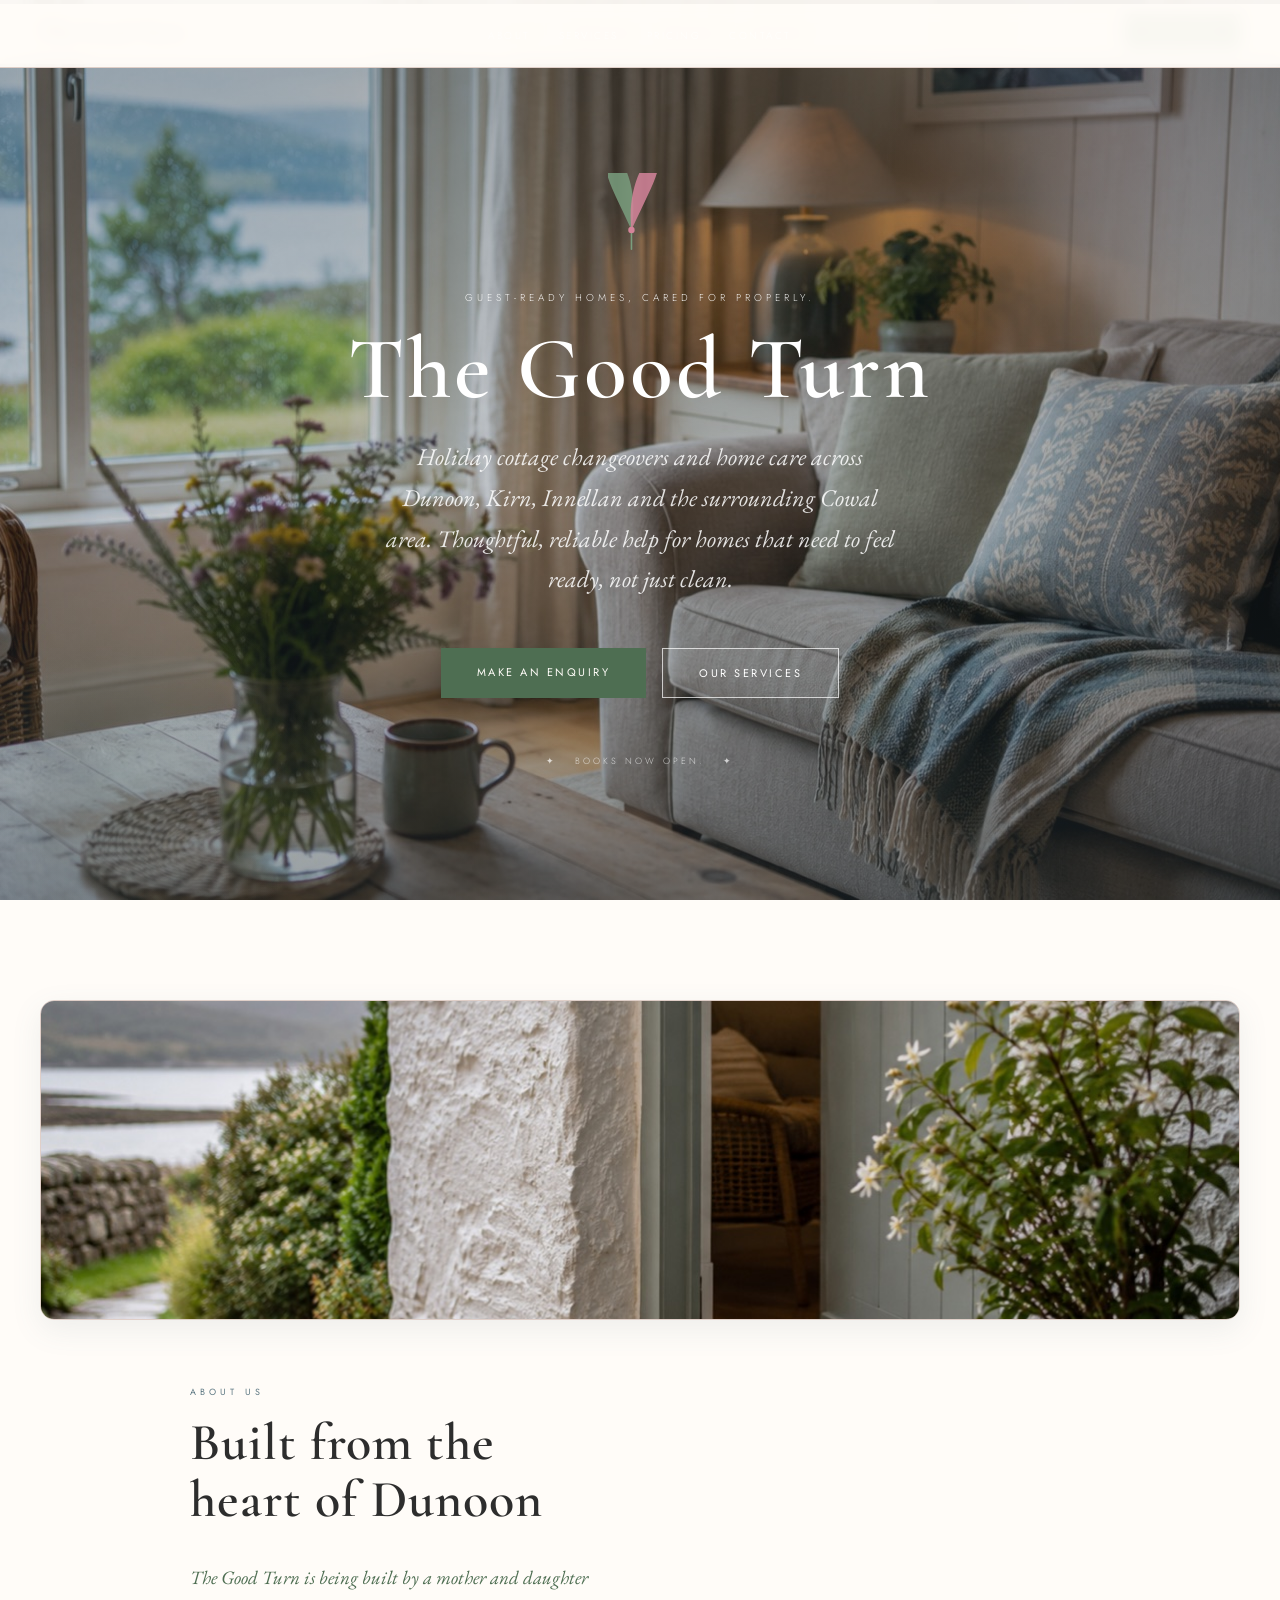
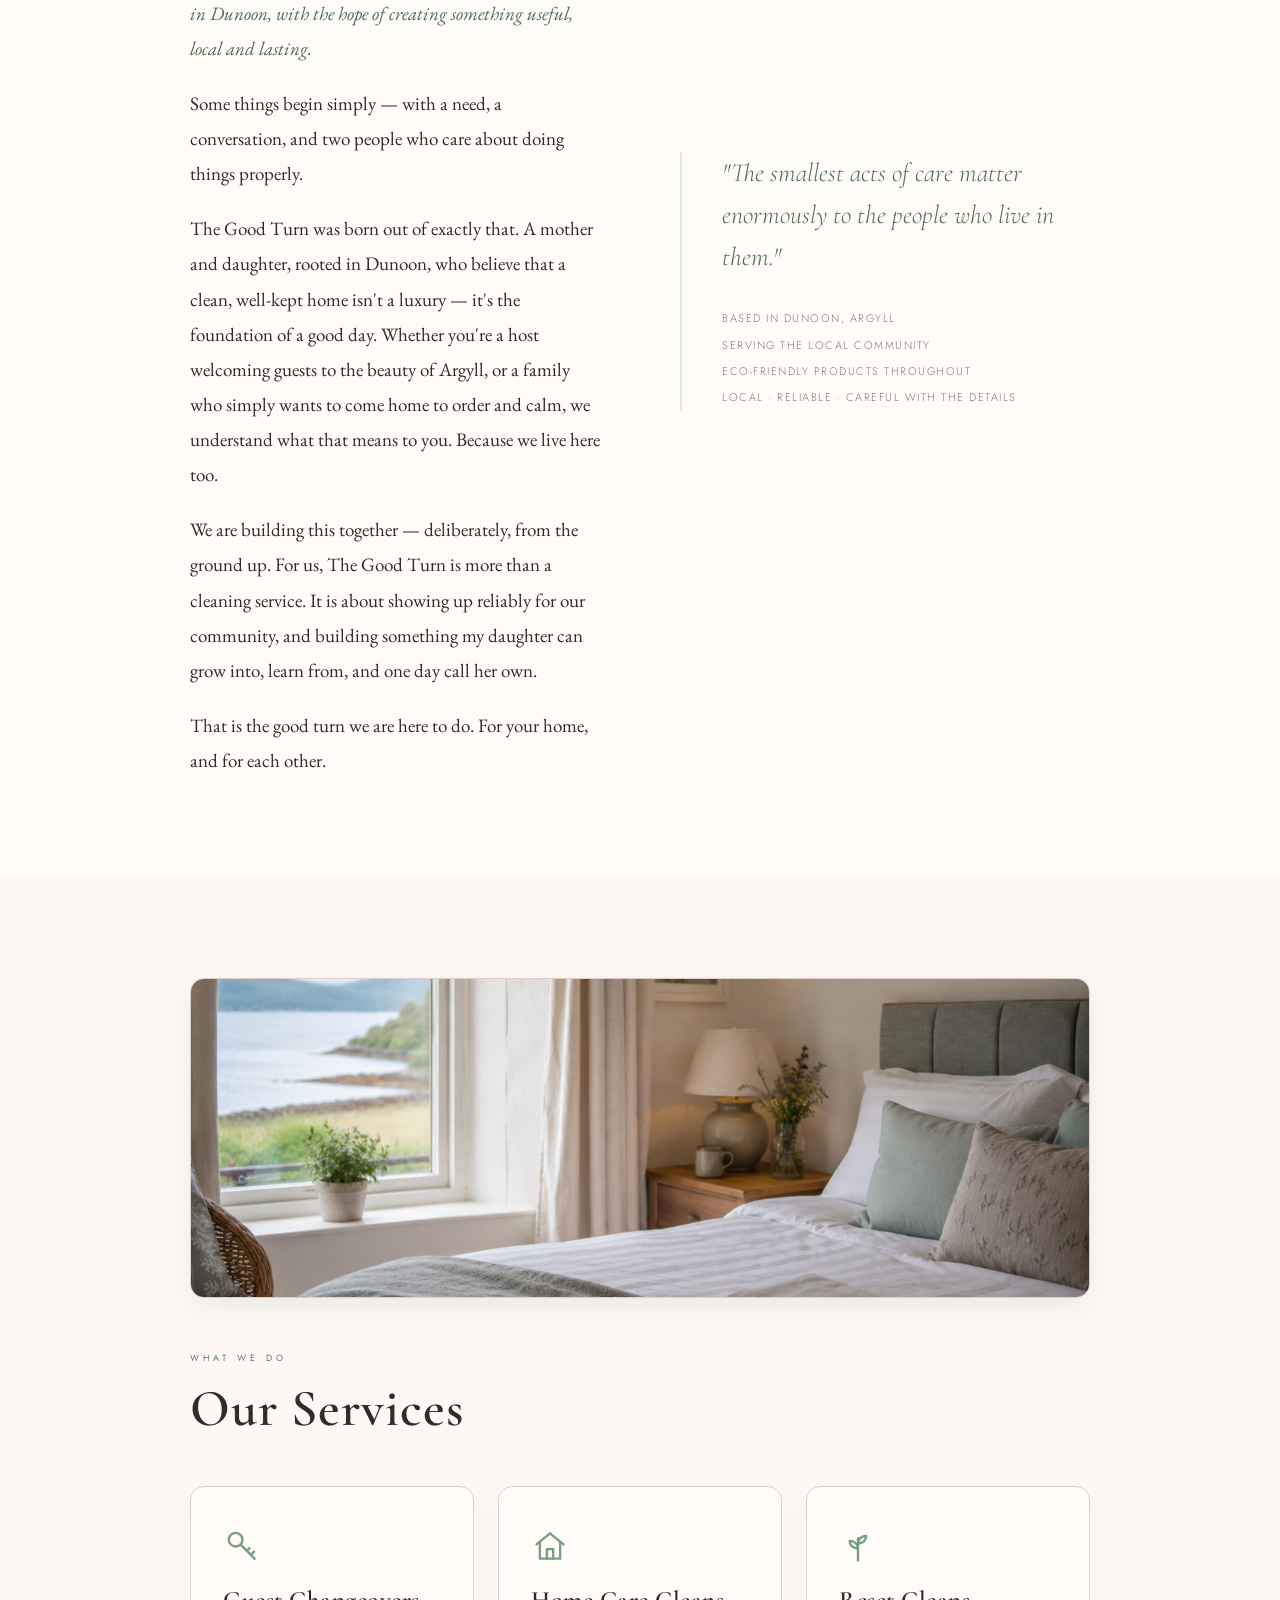
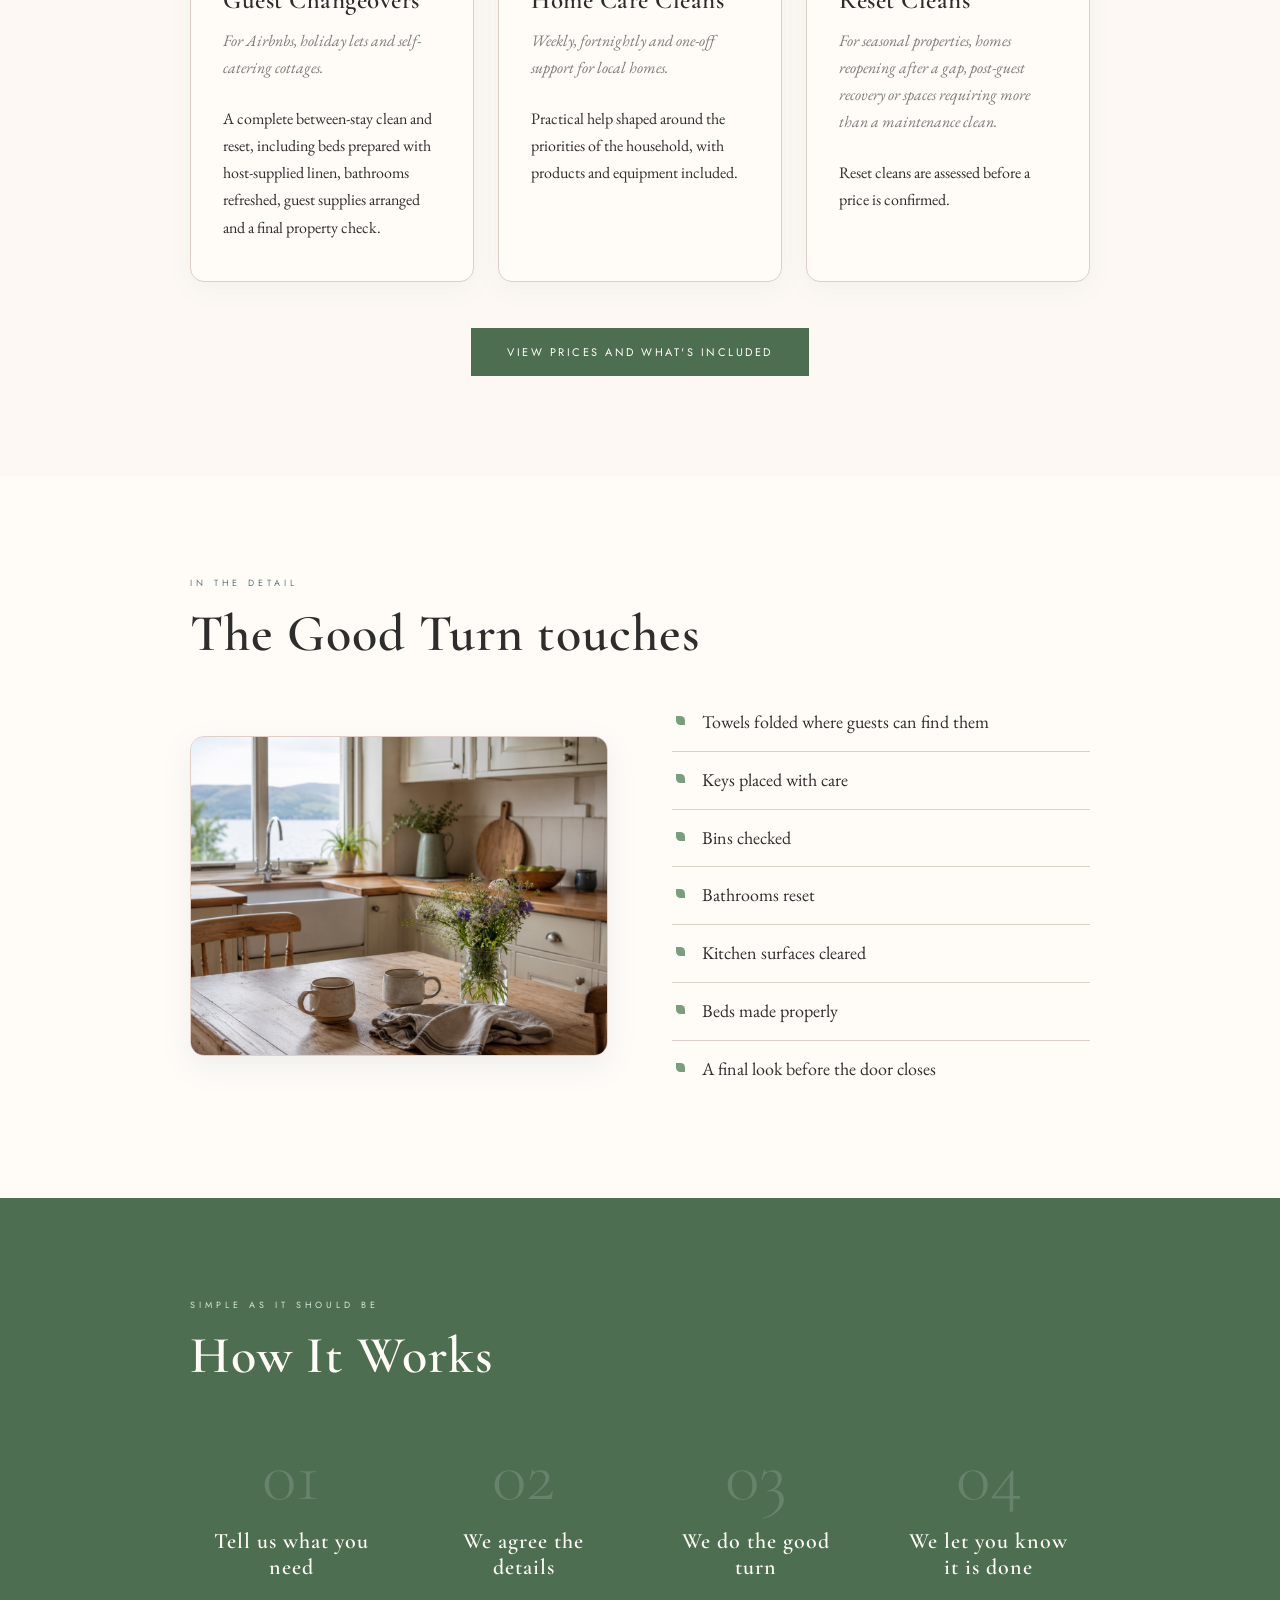
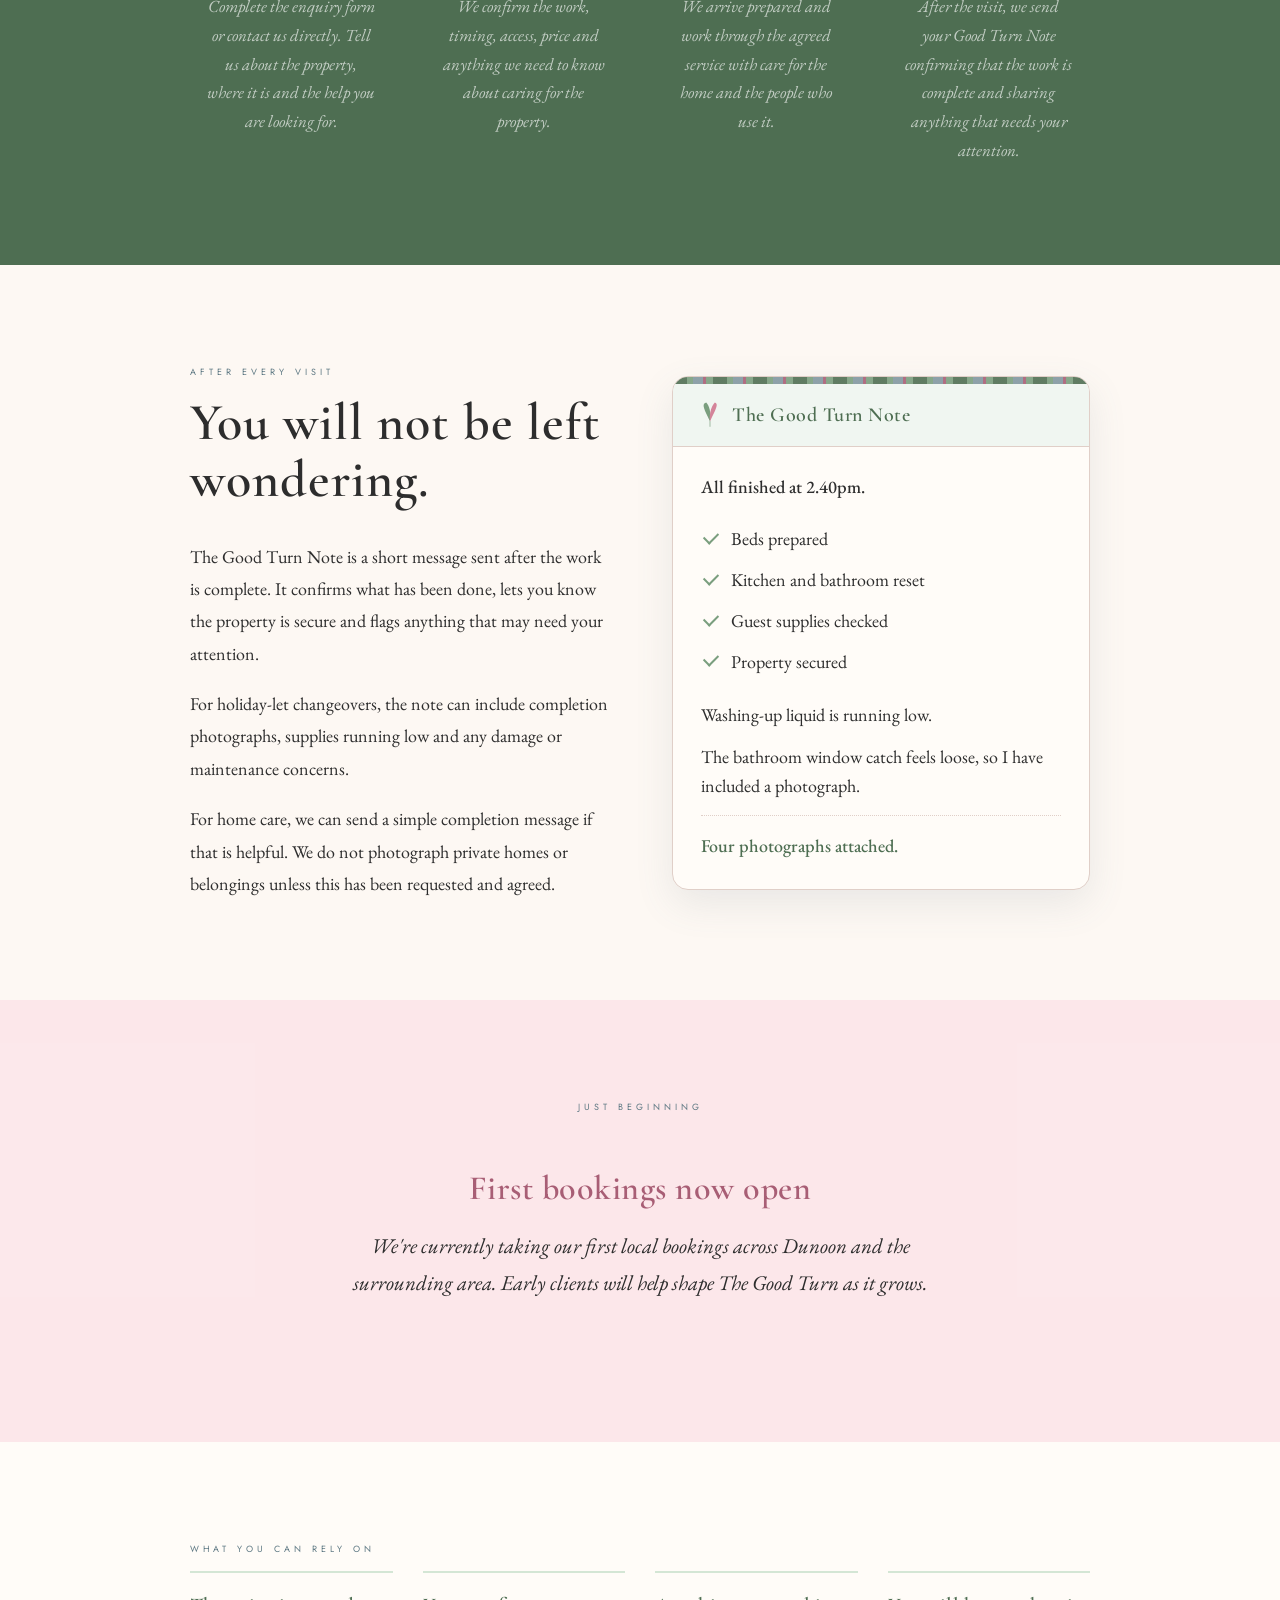
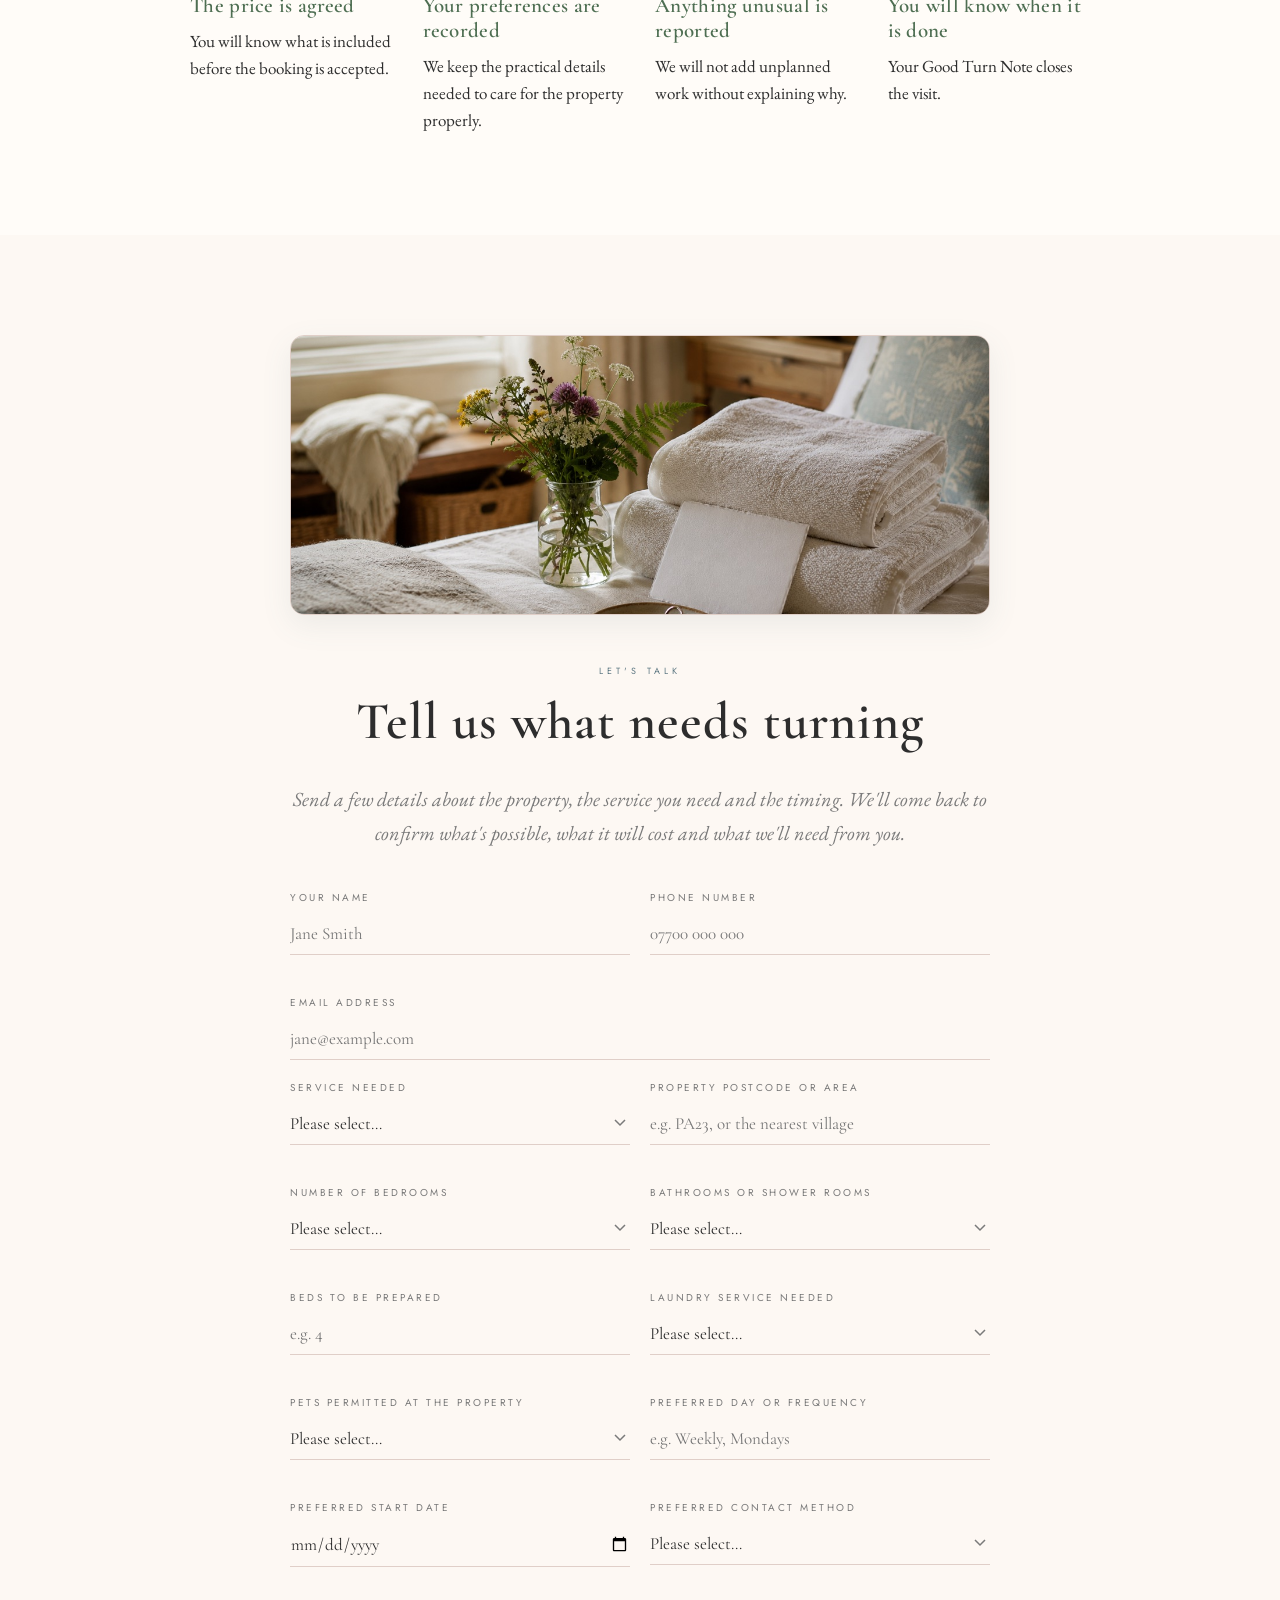
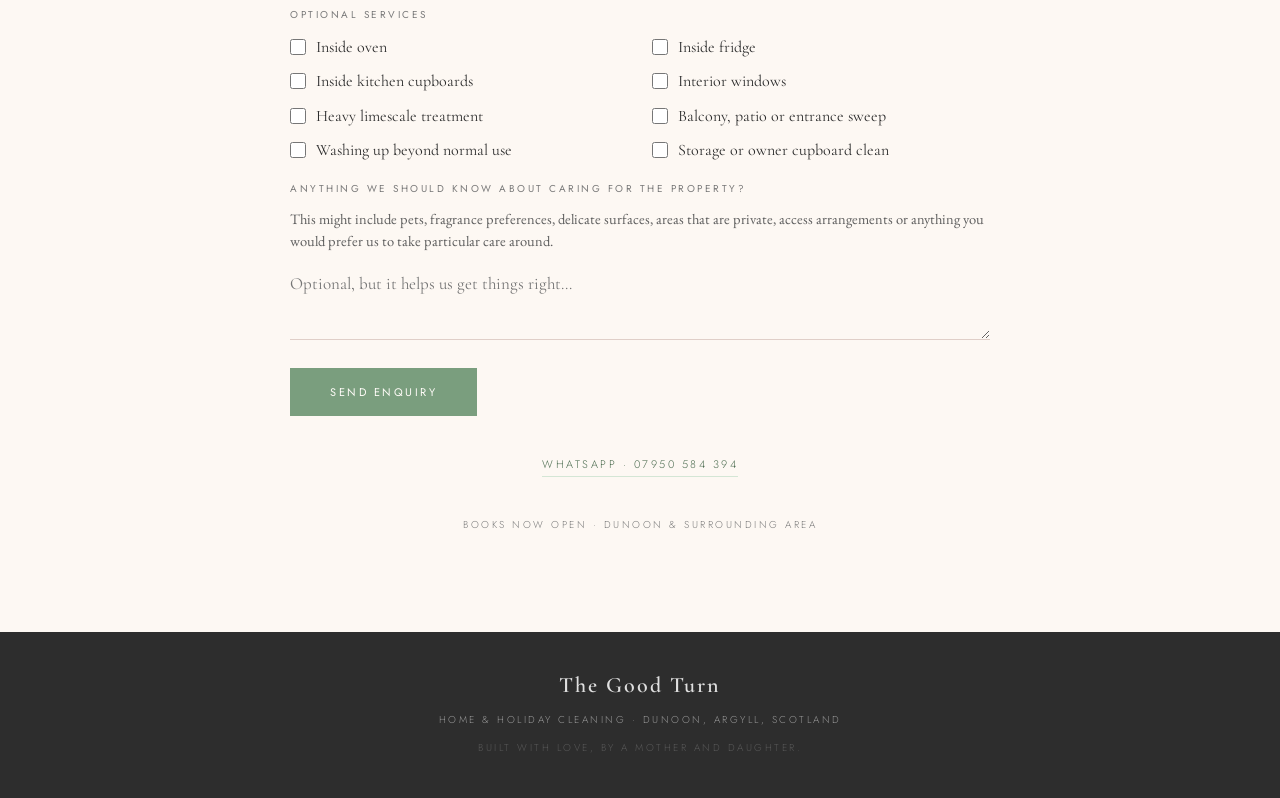
==== commit 5981c9db: "Add The Good Turn Note, trust strip and care preferences Homepage: - How It Works expanded to four s" ====
--- a/index.html
+++ b/index.html
@@ -142,18 +142,63 @@
     <div class="steps">
       <div class="step">
         <span class="step-number">01</span>
-        <h3>Get in Touch</h3>
-        <p>Fill in our short enquiry form or drop us a WhatsApp. Tell us about your property and when you need us.</p>
+        <h3>Tell us what you need</h3>
+        <p>Complete the enquiry form or contact us directly. Tell us about the property, where it is and the help you are looking for.</p>
       </div>
       <div class="step">
         <span class="step-number">02</span>
-        <h3>We Confirm</h3>
-        <p>We'll come back to you quickly to confirm timing, access, and anything else we need to know before we arrive.</p>
+        <h3>We agree the details</h3>
+        <p>We confirm the work, timing, access, price and anything we need to know about caring for the property.</p>
       </div>
       <div class="step">
         <span class="step-number">03</span>
-        <h3>We Prepare</h3>
-        <p>We arrive on time, with everything we need. You come home — or your guests arrive — to somewhere that feels truly cared for.</p>
+        <h3>We do the good turn</h3>
+        <p>We arrive prepared and work through the agreed service with care for the home and the people who use it.</p>
+      </div>
+      <div class="step">
+        <span class="step-number">04</span>
+        <h3>We let you know it is done</h3>
+        <p>After the visit, we send your Good Turn Note confirming that the work is complete and sharing anything that needs your attention.</p>
+      </div>
+    </div>
+  </div>
+</section>
+
+<!-- THE GOOD TURN NOTE -->
+<section id="good-turn-note">
+  <div class="section-inner">
+    <div class="two-col note-feature">
+      <div>
+        <span class="section-label">After every visit</span>
+        <h2 class="section-title">You will not be left wondering.</h2>
+        <div class="prose">
+          <p>The Good Turn Note is a short message sent after the work is complete. It confirms what has been done, lets you know the property is secure and flags anything that may need your attention.</p>
+          <p>For holiday-let changeovers, the note can include completion photographs, supplies running low and any damage or maintenance concerns.</p>
+          <p>For home care, we can send a simple completion message if that is helpful. We do not photograph private homes or belongings unless this has been requested and agreed.</p>
+        </div>
+      </div>
+      <div class="note-card">
+        <div class="note-card-ribbon"></div>
+        <div class="note-card-head">
+          <svg viewBox="-14 -20 72 96" xmlns="http://www.w3.org/2000/svg" aria-hidden="true">
+            <path d="M22,52 C2,8 -12,-12 8,-18 C18,-8 28,18 22,52 Z" fill="#7a9e7e"/>
+            <path d="M22,52 C42,8 56,-12 40,-18 C30,-8 18,18 22,52 Z" fill="#d4849a"/>
+            <line x1="22" y1="52" x2="22" y2="70" stroke="#7a9e7e" stroke-width="2.5" stroke-linecap="round"/>
+          </svg>
+          <span>The Good Turn Note</span>
+        </div>
+        <div class="note-card-body">
+          <p class="note-time">All finished at 2.40pm.</p>
+          <ul class="note-checks">
+            <li>Beds prepared</li>
+            <li>Kitchen and bathroom reset</li>
+            <li>Guest supplies checked</li>
+            <li>Property secured</li>
+          </ul>
+          <p>Washing-up liquid is running low.</p>
+          <p>The bathroom window catch feels loose, so I have included a photograph.</p>
+          <p class="note-photos">Four photographs attached.</p>
+        </div>
       </div>
     </div>
   </div>
@@ -167,6 +212,31 @@
     <div class="testimonial-placeholder">
       <h2 class="testimonial-heading">First bookings now open</h2>
       <p class="testimonial-body">We're currently taking our first local bookings across Dunoon and the surrounding area. Early clients will help shape The Good Turn as it grows.</p>
+    </div>
+  </div>
+</section>
+
+<!-- TRUST STRIP -->
+<section id="trust">
+  <div class="section-inner">
+    <span class="section-label">What you can rely on</span>
+    <div class="trust-strip">
+      <div class="trust-item">
+        <h3>The price is agreed</h3>
+        <p>You will know what is included before the booking is accepted.</p>
+      </div>
+      <div class="trust-item">
+        <h3>Your preferences are recorded</h3>
+        <p>We keep the practical details needed to care for the property properly.</p>
+      </div>
+      <div class="trust-item">
+        <h3>Anything unusual is reported</h3>
+        <p>We will not add unplanned work without explaining why.</p>
+      </div>
+      <div class="trust-item">
+        <h3>You will know when it is done</h3>
+        <p>Your Good Turn Note closes the visit.</p>
+      </div>
     </div>
   </div>
 </section>
@@ -264,9 +334,21 @@
           <input type="text" id="frequency" name="frequency" placeholder="e.g. Weekly, Mondays">
         </div>
       </div>
-      <div class="form-group">
-        <label for="start_date">Preferred start date</label>
-        <input type="date" id="start_date" name="start_date">
+      <div class="form-row">
+        <div class="form-group">
+          <label for="start_date">Preferred start date</label>
+          <input type="date" id="start_date" name="start_date">
+        </div>
+        <div class="form-group">
+          <label for="preferred_contact">Preferred contact method</label>
+          <select id="preferred_contact" name="preferred_contact">
+            <option value="" disabled selected>Please select…</option>
+            <option value="WhatsApp">WhatsApp</option>
+            <option value="Text message">Text message</option>
+            <option value="Email">Email</option>
+            <option value="Phone call">Phone call</option>
+          </select>
+        </div>
       </div>
       <div class="form-group">
         <fieldset>
@@ -284,8 +366,9 @@
         </fieldset>
       </div>
       <div class="form-group">
-        <label for="message">Anything else we should know</label>
-        <textarea id="message" name="message" placeholder="Tell us anything that helps us understand the property and what you need…"></textarea>
+        <label for="message">Anything we should know about caring for the property?</label>
+        <p class="field-help" id="message-help">This might include pets, fragrance preferences, delicate surfaces, areas that are private, access arrangements or anything you would prefer us to take particular care around.</p>
+        <textarea id="message" name="message" aria-describedby="message-help" placeholder="Optional, but it helps us get things right…"></textarea>
       </div>
       <button type="submit" class="form-submit">Send enquiry</button>
     </form>
--- a/styles.css
+++ b/styles.css
@@ -110,7 +110,7 @@
   #how { background: var(--green-deep); color: var(--warm-white); }
   #how .section-label { color: var(--green-light); }
   #how .section-title { color: var(--warm-white); }
-  .steps { display: grid; grid-template-columns: repeat(3, 1fr); gap: 48px; margin-top: 56px; }
+  .steps { display: grid; grid-template-columns: repeat(4, 1fr); gap: 30px; margin-top: 56px; }
   .step { text-align: center; padding: 0 16px; }
   .step-number { font-family: 'Cormorant Garamond', Georgia, serif; font-size: 72px; font-weight: 300; color: rgba(255,255,255,0.15); line-height: 1; margin-bottom: 16px; display: block; }
   .step h3 { font-size: 22px; font-weight: 600; letter-spacing: 1px; margin-bottom: 12px; color: var(--warm-white); }
@@ -212,7 +212,7 @@
   position: relative; min-height: 66vh;
   display: flex; flex-direction: column; align-items: center; justify-content: center;
   text-align: center; padding: 150px 40px 90px;
-  background: url("images/services-bedroom.jpg") center center/cover no-repeat; overflow: hidden;
+  background: url("images/pricing-hero-living-room.jpg") center center/cover no-repeat; overflow: hidden;
 }
 .page-hero-overlay { position: absolute; inset: 0; z-index: 0;
   background: linear-gradient(to bottom, rgba(40,54,60,0.52) 0%, rgba(40,54,60,0.34) 55%, rgba(40,54,60,0.56) 100%); }
@@ -317,3 +317,89 @@
 /* Centered section helper (closing block) */
 .text-center { text-align: center; }
 .text-center .prose p, .text-center .statement { margin-left: auto; margin-right: auto; }
+
+/* Pricing page imagery: lead image spacing + image-beside-text split */
+.section-image.lead-img { margin-bottom: 50px; }
+.pricing-split { display: grid; grid-template-columns: 1fr 1fr; gap: 56px; align-items: center; margin-bottom: 44px; }
+.pricing-split .section-title { margin-bottom: 18px; }
+.pricing-split .prose p { margin-bottom: 0; }
+@media (max-width: 768px) {
+  .pricing-split { grid-template-columns: 1fr; gap: 30px; }
+  .section-image.lead-img { margin-bottom: 36px; }
+}
+
+/* ============================================================
+   PRICING PAGE v2 — fewer containers: jump links, bolt-on cards,
+   two-column blocks, compact price rows
+   ============================================================ */
+html { scroll-padding-top: 72px; } /* offset for the fixed nav on anchor jumps */
+
+/* Three service jump links beneath the hero */
+.jump-band { background: var(--cream); border-top: 1px solid var(--rule); border-bottom: 1px solid var(--rule); padding: 24px; text-align: center; }
+.service-jump a { font-family: 'Jost', sans-serif; font-size: 11px; font-weight: 400; letter-spacing: 2.5px; text-transform: uppercase; color: var(--green-deep); text-decoration: none; transition: color 0.2s; }
+.service-jump a:hover { color: var(--green); }
+.service-jump .sep { color: var(--text-light); margin: 0 16px; }
+
+/* Compact price rows inside bolt-on cards */
+.price-rows { list-style: none; margin-top: 18px; border-top: 1px solid var(--rule); }
+.price-rows li { display: flex; justify-content: space-between; align-items: baseline; gap: 14px; padding: 11px 0; border-bottom: 1px dotted var(--rule); font-family: 'EB Garamond', Georgia, serif; font-size: 16px; line-height: 1.4; color: var(--text); }
+.price-rows li:last-child { border-bottom: none; }
+.price-rows .amt { font-family: 'Cormorant Garamond', Georgia, serif; font-size: 17px; font-weight: 600; color: var(--green-deep); white-space: nowrap; }
+
+/* Two-column content blocks (home care/reset, travel/example) */
+.two-col { display: grid; grid-template-columns: 1fr 1fr; gap: 64px; align-items: start; }
+.col-title { font-family: 'Cormorant Garamond', Georgia, serif; font-size: clamp(28px, 3.6vw, 38px); font-weight: 600; letter-spacing: 0.5px; line-height: 1.12; margin-bottom: 14px; color: var(--text); }
+
+/* Linen callout: panel sits flush beside its image, with quieter supporting copy */
+.pricing-split .panel { margin-top: 0; }
+.panel .panel-sub { font-size: 15px; line-height: 1.65; color: #555; margin-top: 14px; }
+
+@media (max-width: 768px) {
+  .two-col { grid-template-columns: 1fr; gap: 44px; }
+  .service-jump .sep { margin: 0 10px; }
+}
+
+/* ============================================================
+   THE GOOD TURN NOTE — feature, sample card, trust strip, form help
+   ============================================================ */
+
+/* Four-step How It Works: 2x2 on tablet, 1 column on mobile (mobile rule already set) */
+@media (min-width: 769px) and (max-width: 1000px) { .steps { grid-template-columns: repeat(2, 1fr); gap: 40px 32px; } }
+
+/* Good Turn Note feature section */
+#good-turn-note { background: var(--cream); }
+.note-feature { align-items: center; }
+
+/* The sample note card — a thoughtful local note, not a software dashboard */
+.note-card { background: var(--warm-white); border: 1px solid var(--rule); border-radius: 16px; box-shadow: 0 14px 38px rgba(92,119,130,0.12); overflow: hidden; }
+/* Restrained tartan ribbon across the top */
+.note-card-ribbon { height: 7px; background:
+  repeating-linear-gradient(90deg, var(--green-deep) 0 14px, var(--green) 14px 20px, var(--slate) 20px 30px, var(--pink-deep) 30px 33px, var(--green) 33px 40px); opacity: 0.9; }
+.note-card-head { display: flex; align-items: center; gap: 11px; padding: 18px 26px; border-bottom: 1px solid var(--rule); background: var(--green-pale); }
+.note-card-head svg { width: 22px; height: 26px; flex: 0 0 auto; }
+.note-card-head span { font-family: 'Cormorant Garamond', Georgia, serif; font-size: 20px; font-weight: 600; letter-spacing: 0.5px; color: var(--green-deep); }
+.note-card-body { padding: 26px 28px 28px; }
+.note-card-body > * { font-family: 'EB Garamond', Georgia, serif; font-size: 18px; line-height: 1.6; color: var(--text); }
+.note-time { font-weight: 500; margin-bottom: 18px; }
+.note-checks { list-style: none; margin: 0 0 18px; }
+.note-checks li { position: relative; padding: 6px 0 6px 30px; }
+.note-checks li::before { content: ""; position: absolute; left: 3px; top: 0.7em; width: 12px; height: 7px; border-left: 2.5px solid var(--green); border-bottom: 2.5px solid var(--green); transform: rotate(-45deg); }
+.note-card-body p + p { margin-top: 14px; }
+.note-photos { margin-top: 18px; padding-top: 16px; border-top: 1px dotted var(--rule); color: var(--green-deep); font-weight: 500; }
+
+/* Trust strip near the enquiry section */
+#trust { background: var(--warm-white); }
+.trust-strip { display: grid; grid-template-columns: repeat(4, 1fr); gap: 30px; margin-top: 8px; }
+.trust-item { border-top: 2px solid var(--green-light); padding-top: 20px; }
+.trust-item h3 { font-family: 'Cormorant Garamond', Georgia, serif; font-size: 21px; font-weight: 600; letter-spacing: 0.3px; color: var(--green-deep); margin-bottom: 10px; line-height: 1.2; }
+.trust-item p { font-family: 'EB Garamond', Georgia, serif; font-size: 17px; line-height: 1.6; color: var(--text); }
+@media (min-width: 769px) and (max-width: 1000px) { .trust-strip { grid-template-columns: repeat(2, 1fr); gap: 32px; } }
+@media (max-width: 768px) { .trust-strip { grid-template-columns: 1fr; gap: 26px; } }
+
+/* Form helper text (readable, not pale grey, upright) */
+.field-help { font-family: 'EB Garamond', Georgia, serif; font-size: 14.5px; line-height: 1.5; color: #5d5d5d; margin-top: 4px; text-transform: none; letter-spacing: 0; }
+
+/* Pricing-page Good Turn Note panel sits inside the changeover area */
+.panel .panel-list { list-style: none; margin: 10px 0 0; }
+.panel .panel-list li { position: relative; padding: 6px 0 6px 26px; font-family: 'EB Garamond', Georgia, serif; font-size: 16.5px; line-height: 1.55; color: var(--text); }
+.panel .panel-list li::before { content: ""; position: absolute; left: 2px; top: 0.66em; width: 11px; height: 6px; border-left: 2px solid var(--green); border-bottom: 2px solid var(--green); transform: rotate(-45deg); }
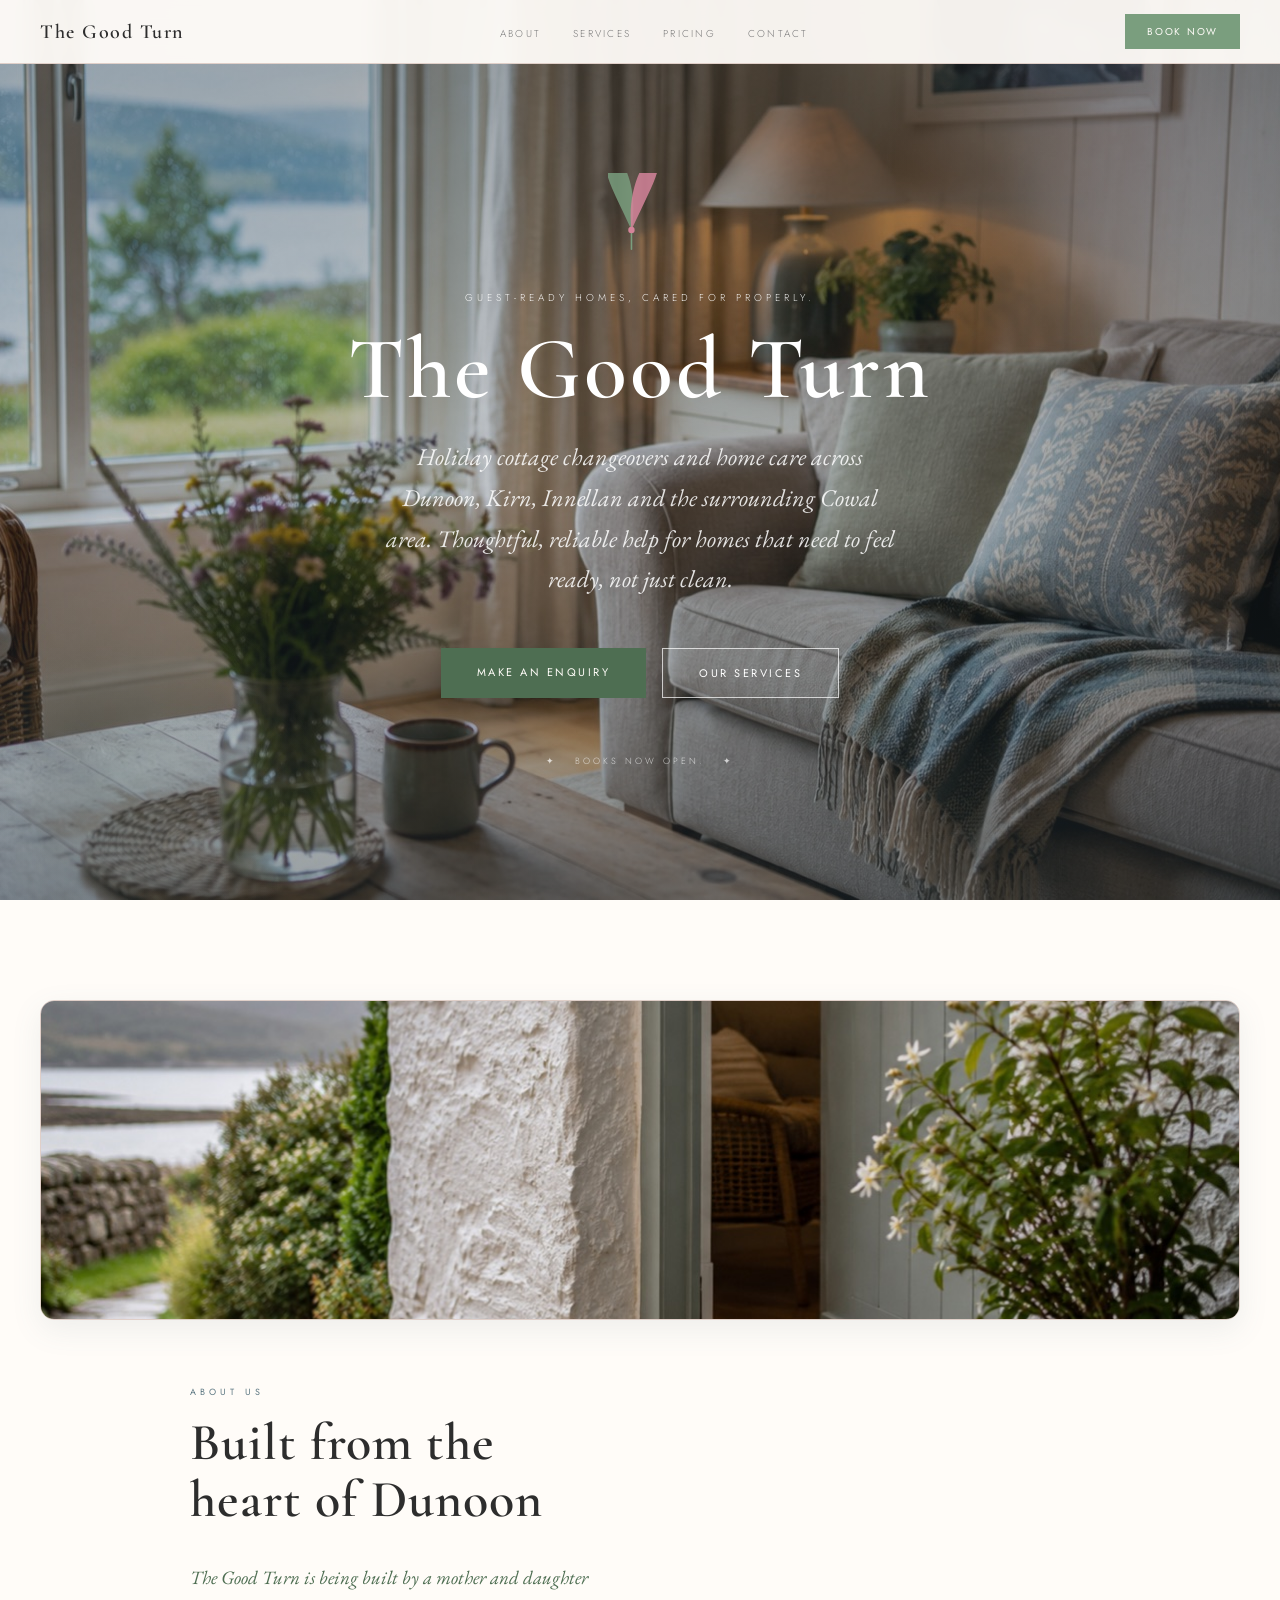
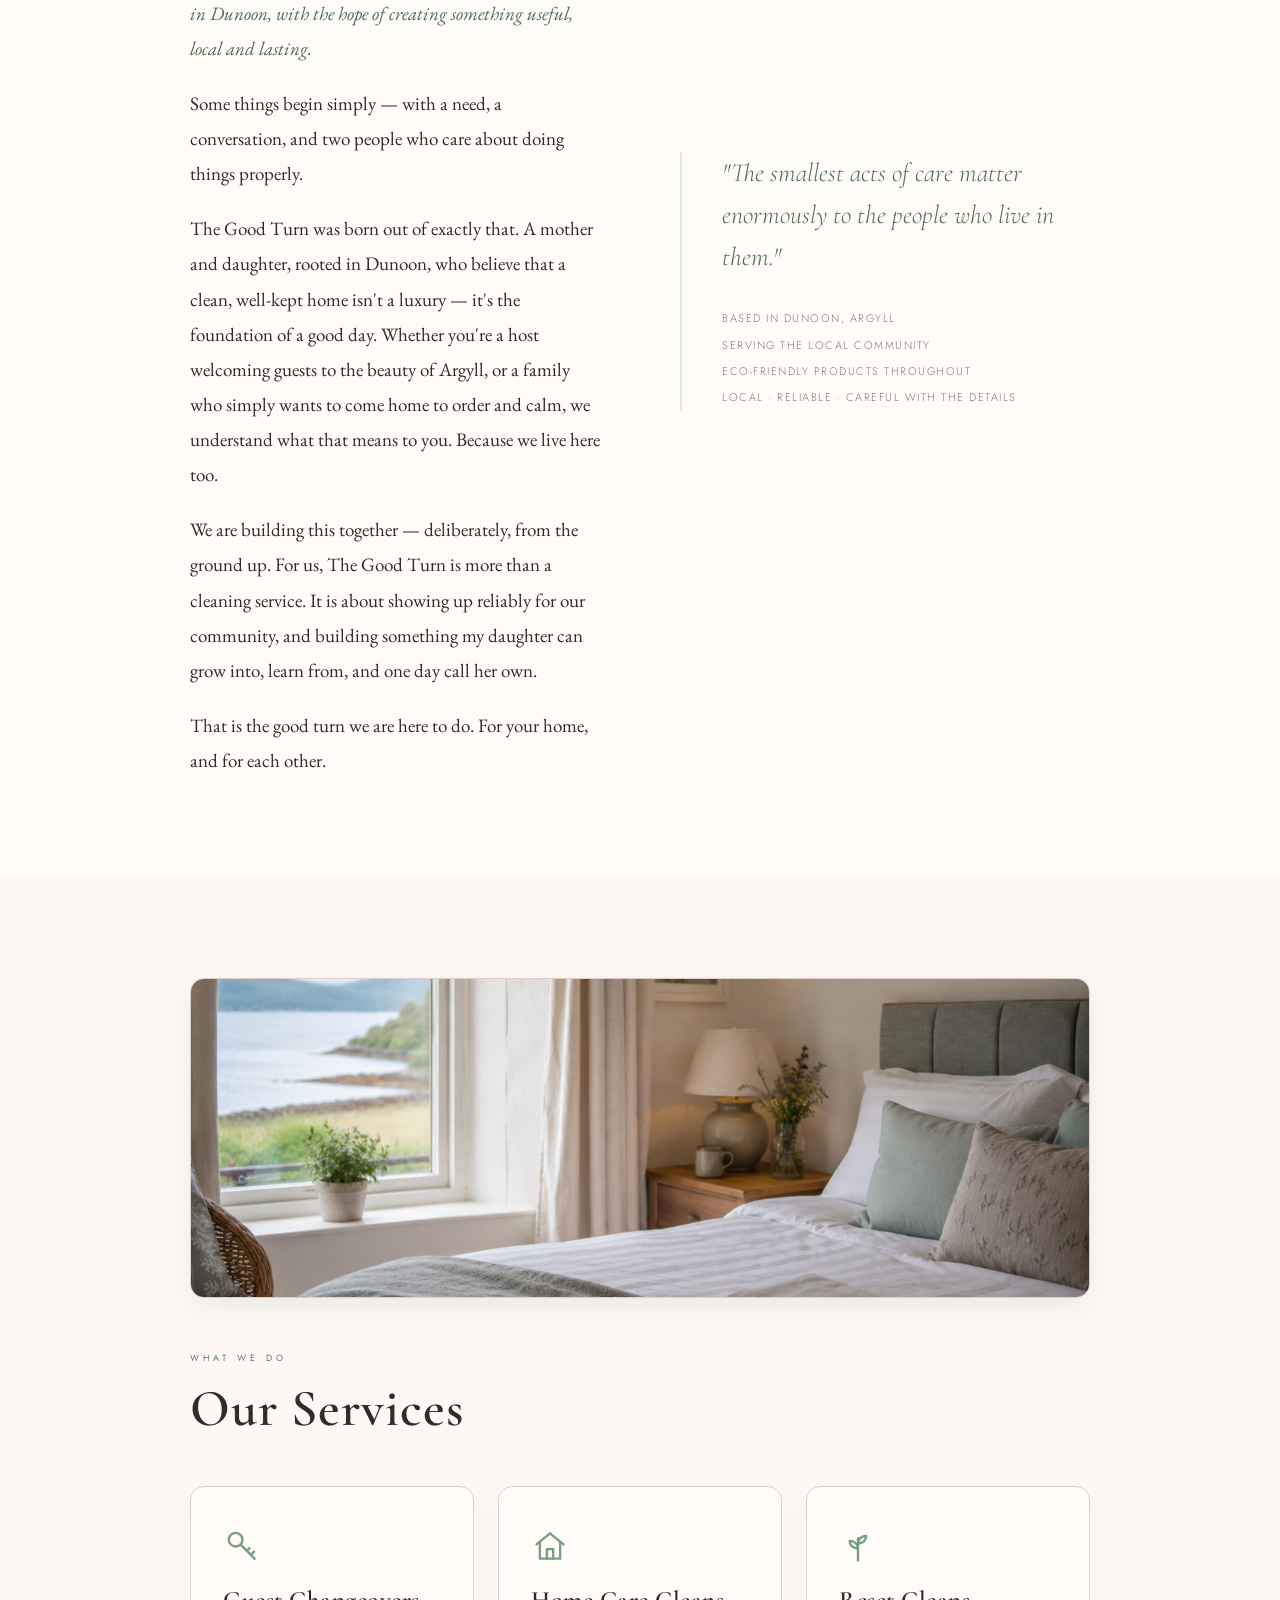
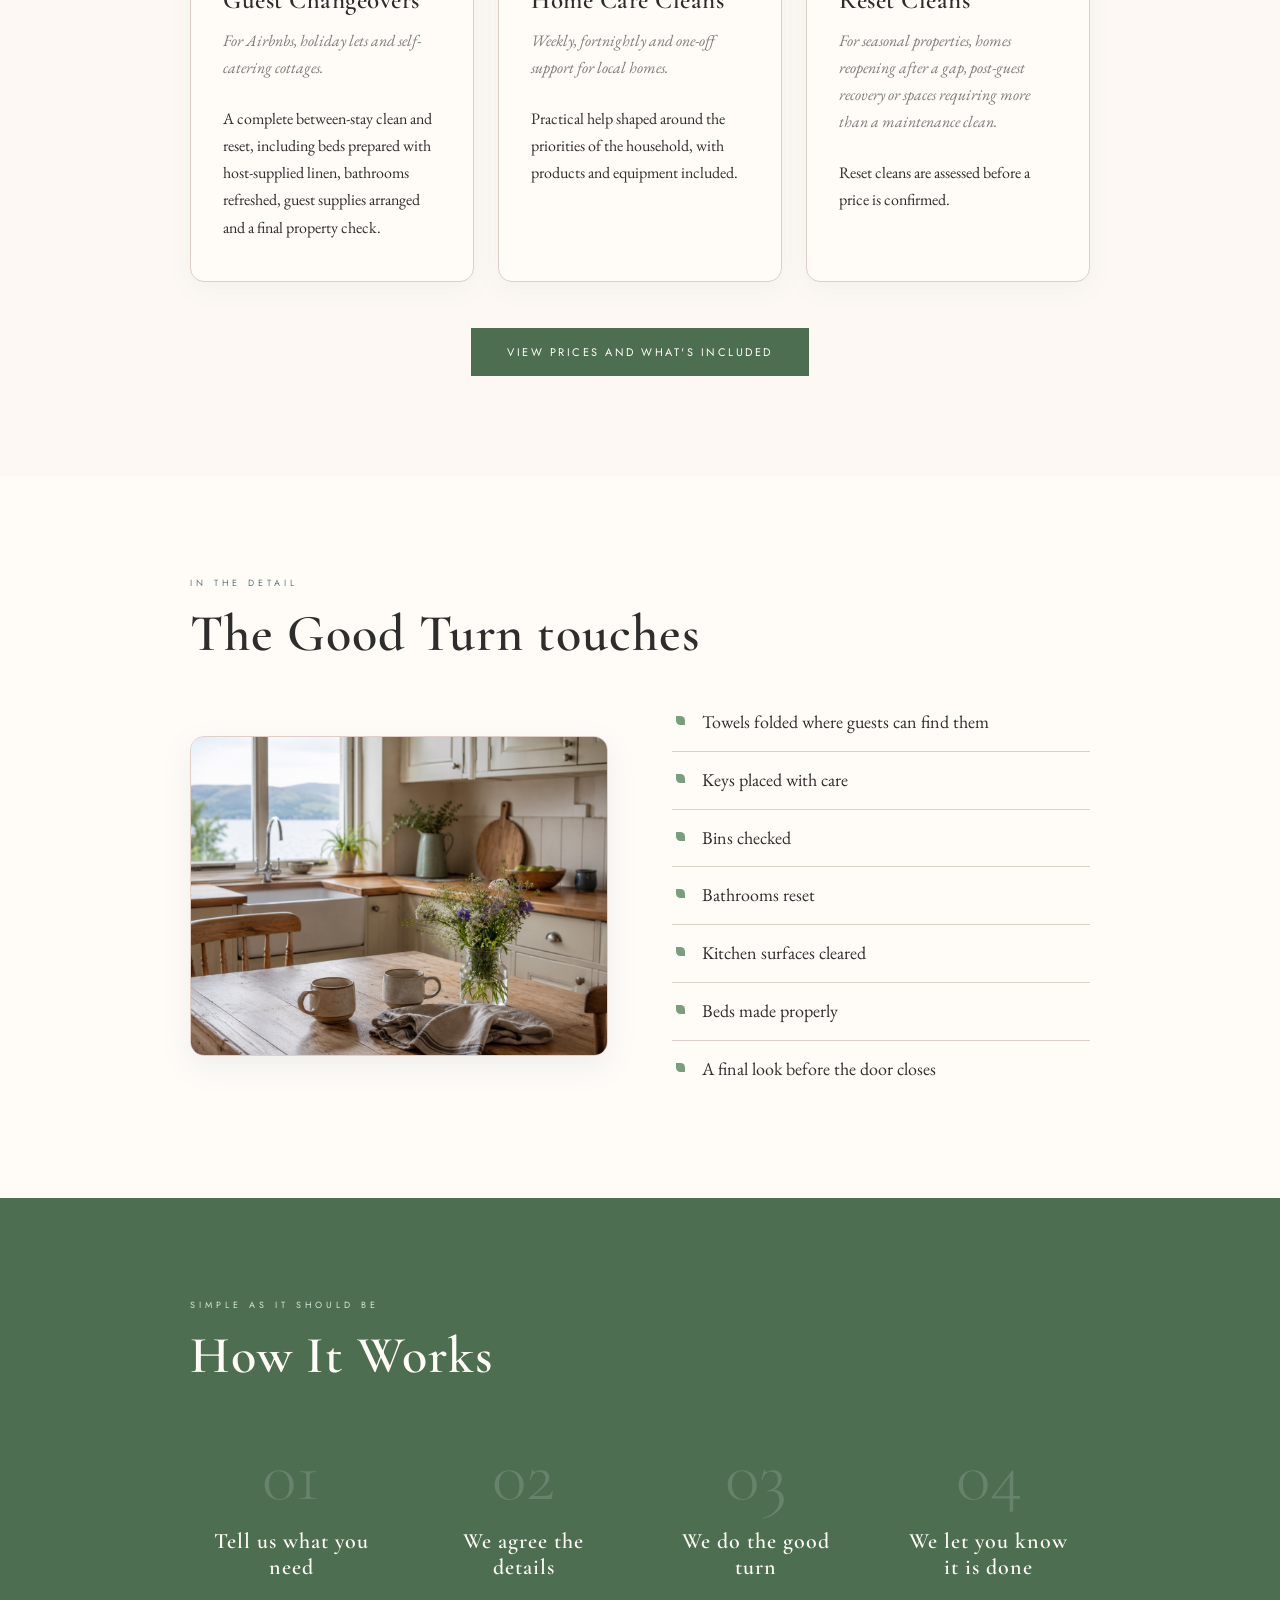
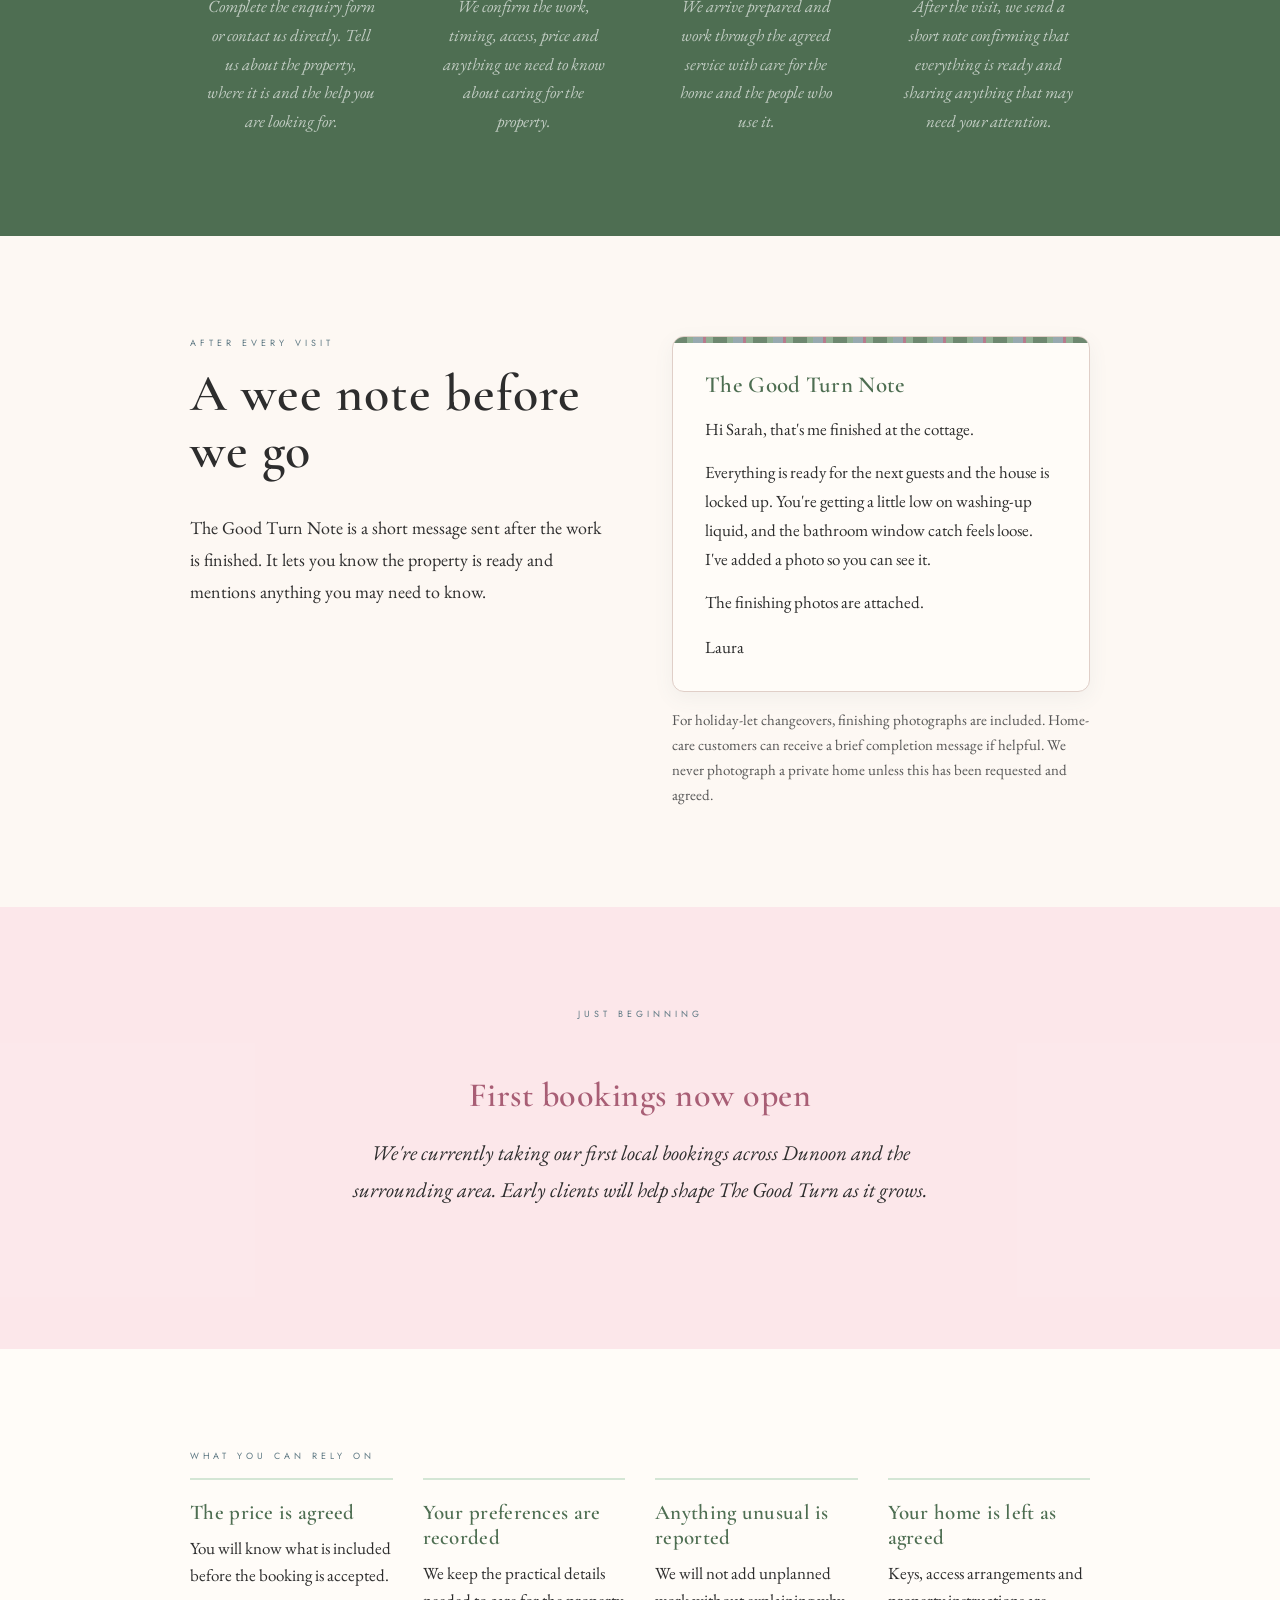
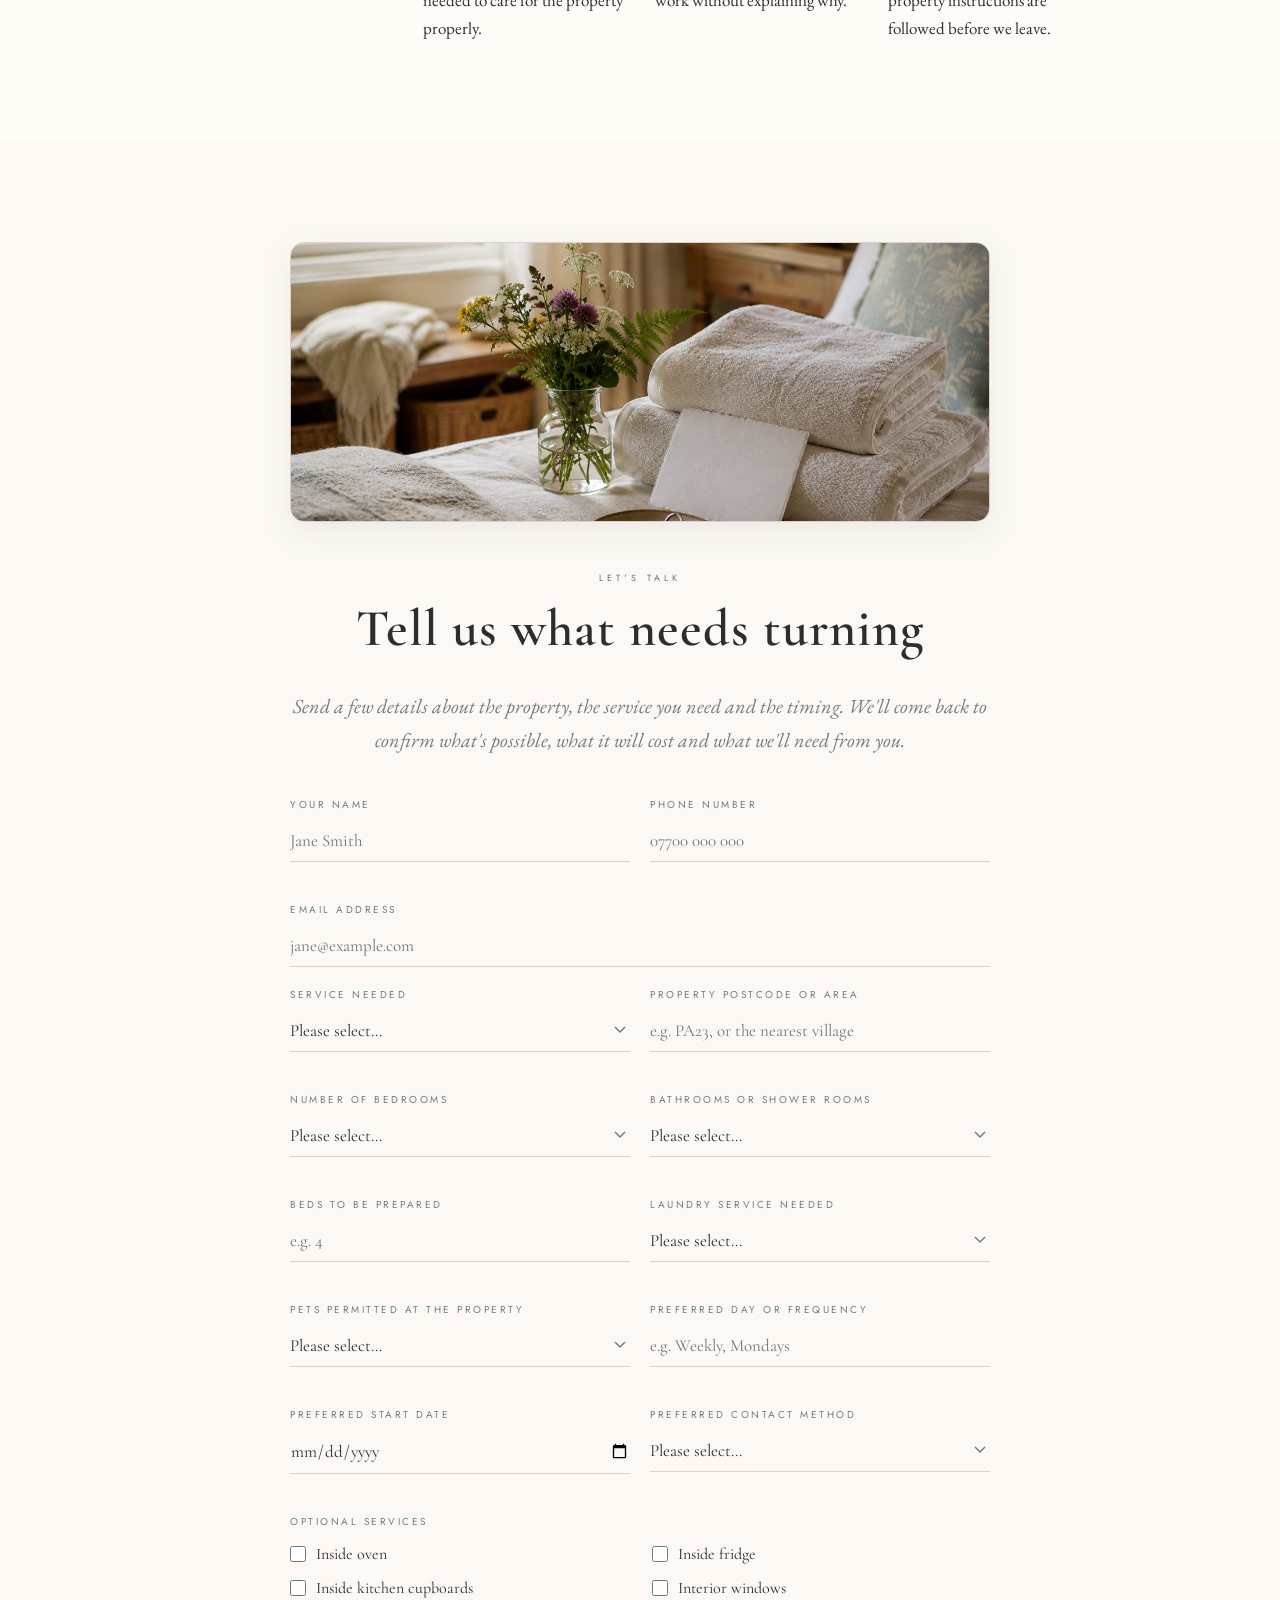
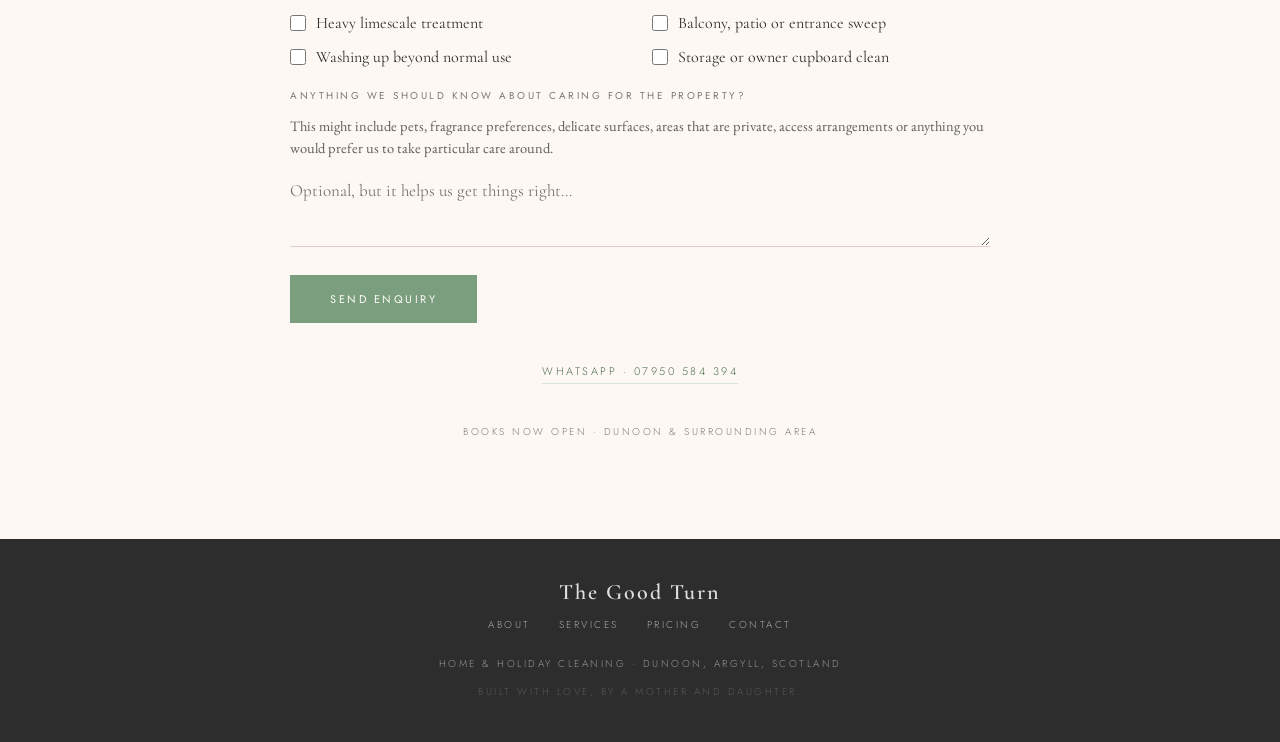
==== commit 1ade3c43: "Single Good Turn Note presentation; pricing only confirms it Homepage: - Shorten How It Works step 4" ====
--- a/index.html
+++ b/index.html
@@ -158,7 +158,7 @@
       <div class="step">
         <span class="step-number">04</span>
         <h3>We let you know it is done</h3>
-        <p>After the visit, we send your Good Turn Note confirming that the work is complete and sharing anything that needs your attention.</p>
+        <p>After the visit, we send a short note confirming that everything is ready and sharing anything that may need your attention.</p>
       </div>
     </div>
   </div>
@@ -170,35 +170,23 @@
     <div class="two-col note-feature">
       <div>
         <span class="section-label">After every visit</span>
-        <h2 class="section-title">You will not be left wondering.</h2>
+        <h2 class="section-title">A wee note before we go</h2>
         <div class="prose">
-          <p>The Good Turn Note is a short message sent after the work is complete. It confirms what has been done, lets you know the property is secure and flags anything that may need your attention.</p>
-          <p>For holiday-let changeovers, the note can include completion photographs, supplies running low and any damage or maintenance concerns.</p>
-          <p>For home care, we can send a simple completion message if that is helpful. We do not photograph private homes or belongings unless this has been requested and agreed.</p>
-        </div>
-      </div>
-      <div class="note-card">
-        <div class="note-card-ribbon"></div>
-        <div class="note-card-head">
-          <svg viewBox="-14 -20 72 96" xmlns="http://www.w3.org/2000/svg" aria-hidden="true">
-            <path d="M22,52 C2,8 -12,-12 8,-18 C18,-8 28,18 22,52 Z" fill="#7a9e7e"/>
-            <path d="M22,52 C42,8 56,-12 40,-18 C30,-8 18,18 22,52 Z" fill="#d4849a"/>
-            <line x1="22" y1="52" x2="22" y2="70" stroke="#7a9e7e" stroke-width="2.5" stroke-linecap="round"/>
-          </svg>
-          <span>The Good Turn Note</span>
-        </div>
-        <div class="note-card-body">
-          <p class="note-time">All finished at 2.40pm.</p>
-          <ul class="note-checks">
-            <li>Beds prepared</li>
-            <li>Kitchen and bathroom reset</li>
-            <li>Guest supplies checked</li>
-            <li>Property secured</li>
-          </ul>
-          <p>Washing-up liquid is running low.</p>
-          <p>The bathroom window catch feels loose, so I have included a photograph.</p>
-          <p class="note-photos">Four photographs attached.</p>
-        </div>
+          <p>The Good Turn Note is a short message sent after the work is finished. It lets you know the property is ready and mentions anything you may need to know.</p>
+        </div>
+      </div>
+      <div>
+        <div class="paper-note">
+          <div class="paper-note-ribbon"></div>
+          <div class="paper-note-body">
+            <h3>The Good Turn Note</h3>
+            <p>Hi Sarah, that's me finished at the cottage.</p>
+            <p>Everything is ready for the next guests and the house is locked up. You're getting a little low on washing-up liquid, and the bathroom window catch feels loose. I've added a photo so you can see it.</p>
+            <p>The finishing photos are attached.</p>
+            <p class="sign">Laura</p>
+          </div>
+        </div>
+        <p class="fine-print">For holiday-let changeovers, finishing photographs are included. Home-care customers can receive a brief completion message if helpful. We never photograph a private home unless this has been requested and agreed.</p>
       </div>
     </div>
   </div>
@@ -234,8 +222,8 @@
         <p>We will not add unplanned work without explaining why.</p>
       </div>
       <div class="trust-item">
-        <h3>You will know when it is done</h3>
-        <p>Your Good Turn Note closes the visit.</p>
+        <h3>Your home is left as agreed</h3>
+        <p>Keys, access arrangements and property instructions are followed before we leave.</p>
       </div>
     </div>
   </div>
--- a/styles.css
+++ b/styles.css
@@ -21,8 +21,9 @@
   html { scroll-behavior: smooth; }
   body { font-family: 'Cormorant Garamond', Georgia, serif; background: var(--warm-white); color: var(--text); }
 
-  /* NAV */
-  nav {
+  /* NAV — scope to the header nav only (body > nav); the jump-links and
+     footer also use <nav>, and must NOT inherit the fixed positioning. */
+  body > nav {
     position: fixed; top: 0; left: 0; right: 0; z-index: 100;
     background: rgba(255,252,248,0.95); backdrop-filter: blur(8px);
     border-bottom: 1px solid var(--rule);
@@ -168,7 +169,7 @@
 
   /* RESPONSIVE */
   @media (max-width: 768px) {
-    nav { padding: 0 20px; }
+    body > nav { padding: 0 20px; }
     .nav-links { display: none; }
     section { padding: 70px 24px; }
     .about-grid { grid-template-columns: 1fr; gap: 40px; }
@@ -368,7 +369,13 @@
 
 /* Good Turn Note feature section */
 #good-turn-note { background: var(--cream); }
-.note-feature { align-items: center; }
+.note-feature { align-items: start; }
+
+/* Pricing page: compact "note is included" confirmation (open, narrow green rule, no box) */
+.note-confirm { margin-top: 40px; border-left: 3px solid var(--green-deep); padding-left: 26px; max-width: 720px; }
+.note-confirm > p { font-family: 'EB Garamond', Georgia, serif; font-size: 18px; line-height: 1.7; color: var(--text); }
+.note-confirm strong { font-weight: 600; color: var(--green-deep); }
+.note-confirm .fine-print { margin-top: 12px; }
 
 /* The sample note card — a thoughtful local note, not a software dashboard */
 .note-card { background: var(--warm-white); border: 1px solid var(--rule); border-radius: 16px; box-shadow: 0 14px 38px rgba(92,119,130,0.12); overflow: hidden; }
@@ -403,3 +410,54 @@
 .panel .panel-list { list-style: none; margin: 10px 0 0; }
 .panel .panel-list li { position: relative; padding: 6px 0 6px 26px; font-family: 'EB Garamond', Georgia, serif; font-size: 16.5px; line-height: 1.55; color: var(--text); }
 .panel .panel-list li::before { content: ""; position: absolute; left: 2px; top: 0.66em; width: 11px; height: 6px; border-left: 2px solid var(--green); border-bottom: 2px solid var(--green); transform: rotate(-45deg); }
+
+/* "When a property needs extra care" — a quiet transparency note, not an alert */
+.section-slim { padding-top: 60px; padding-bottom: 60px; }
+/* Open transparency note: just a narrow green rule on the left, no container, no fill */
+.transparency-note { background: transparent; border: none; border-left: 3px solid var(--green-deep); border-radius: 0; padding: 2px 0 2px 30px; max-width: 720px; }
+.transparency-note h3 { font-family: 'Cormorant Garamond', Georgia, serif; font-size: 24px; font-weight: 600; letter-spacing: 0.2px; color: var(--text); margin-bottom: 12px; }
+.transparency-note p { font-family: 'EB Garamond', Georgia, serif; font-size: 17px; line-height: 1.7; color: var(--text); }
+.transparency-note .rate-line { display: block; background: none; border: none; padding: 0; margin: 14px 0 12px; font-family: 'Cormorant Garamond', Georgia, serif; font-size: clamp(22px, 3vw, 27px); font-weight: 700; letter-spacing: 0.3px; color: var(--green-deep); }
+.transparency-note .clarify { font-size: 15.5px; line-height: 1.6; color: #555; }
+
+/* ============================================================
+   PRICING DE-BOXING — green as accent, open editorial layouts.
+   The paper note is the page's single intentional card.
+   ============================================================ */
+
+/* The Good Turn Note as a real paper note (the one allowed card) */
+.paper-note { background: var(--warm-white); border: 1px solid var(--rule); border-radius: 12px; box-shadow: 0 6px 20px rgba(92,119,130,0.07); overflow: hidden; max-width: 620px; }
+.paper-note-ribbon { height: 6px; background: repeating-linear-gradient(90deg, var(--green-deep) 0 14px, var(--green) 14px 20px, var(--slate) 20px 30px, var(--pink-deep) 30px 33px, var(--green) 33px 40px); opacity: 0.82; }
+.paper-note-body { padding: 28px 32px 30px; }
+.paper-note-body h3 { font-family: 'Cormorant Garamond', Georgia, serif; font-size: 23px; font-weight: 600; letter-spacing: 0.3px; color: var(--green-deep); margin-bottom: 16px; }
+.paper-note-body p { font-family: 'EB Garamond', Georgia, serif; font-size: 17px; line-height: 1.7; color: var(--text); }
+.paper-note-body p + p { margin-top: 14px; }
+.paper-note-body .sign { margin-top: 16px; }
+
+/* Prominent linen statement (open, no box) */
+.linen-statement { font-family: 'Cormorant Garamond', Georgia, serif; font-size: clamp(22px, 2.6vw, 27px); font-weight: 600; line-height: 1.25; letter-spacing: 0.3px; color: var(--green-deep); margin-bottom: 18px; }
+
+/* Open bolt-on columns with fine vertical dividers (stack with horizontal rules on mobile) */
+.bolt-columns { display: grid; grid-template-columns: repeat(3, 1fr); gap: 0; margin-top: 44px; }
+.bolt-col { padding: 0 32px; }
+.bolt-col:first-child { padding-left: 0; }
+.bolt-col:last-child { padding-right: 0; }
+.bolt-col + .bolt-col { border-left: 1px solid var(--rule); }
+.bolt-col h3 { font-family: 'Cormorant Garamond', Georgia, serif; font-size: 22px; font-weight: 600; letter-spacing: 0.3px; color: var(--green-deep); margin-bottom: 8px; }
+.bolt-col .bolt-desc { font-family: 'EB Garamond', Georgia, serif; font-style: italic; font-size: 15px; line-height: 1.55; color: var(--text-light); margin-bottom: 4px; }
+
+/* De-boxed worked example: open table */
+.example-meta { font-family: 'EB Garamond', Georgia, serif; font-style: italic; font-size: 16px; color: var(--text-light); margin-bottom: 18px; }
+
+/* Readable secondary copy (replaces filled-panel sub-text) */
+.fine-print { font-family: 'EB Garamond', Georgia, serif; font-size: 15px; line-height: 1.65; color: #555; margin-top: 16px; max-width: 600px; }
+
+@media (max-width: 768px) {
+  .bolt-columns { grid-template-columns: 1fr; }
+  .bolt-col { padding: 0; }
+  .bolt-col + .bolt-col { border-left: none; border-top: 1px solid var(--rule); margin-top: 30px; padding-top: 30px; }
+}
+
+/* Make the logo read as a clickable home link */
+.nav-brand { transition: color 0.2s; }
+.nav-brand:hover { color: var(--green-deep); }
